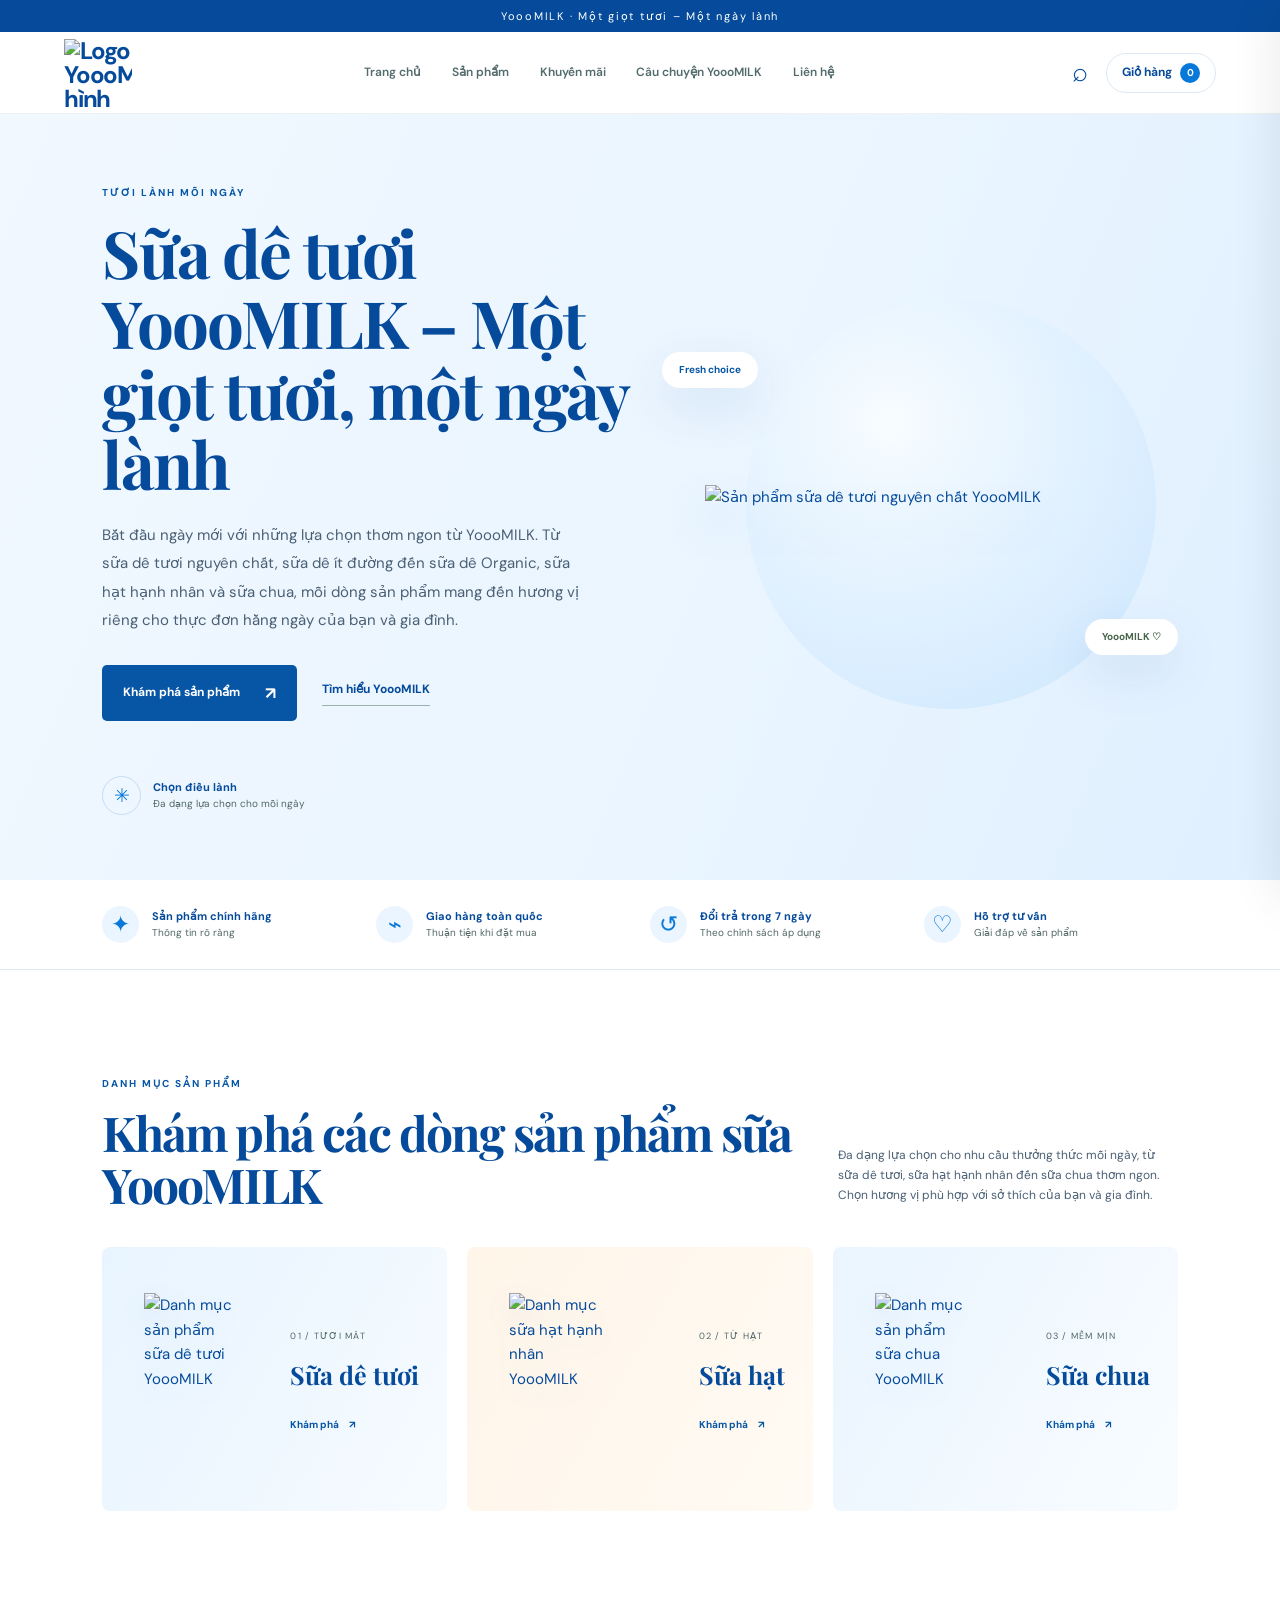
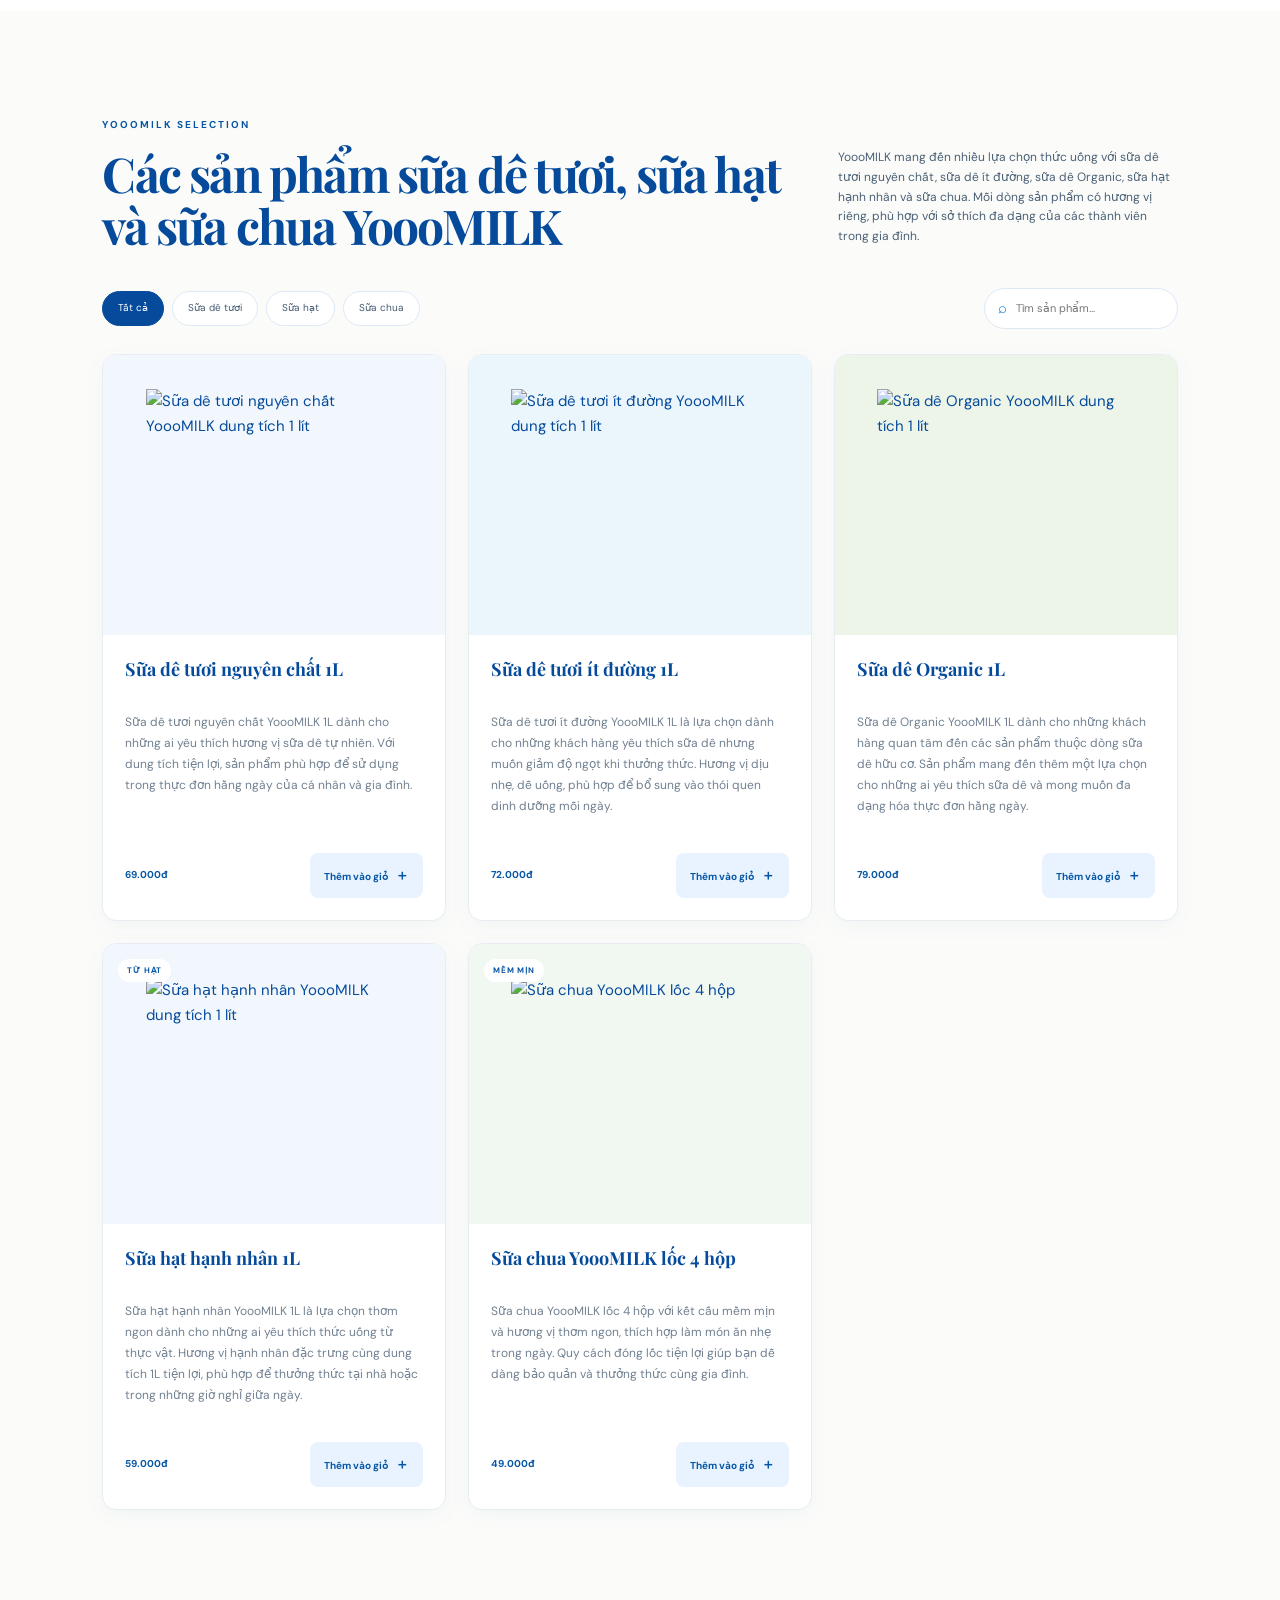
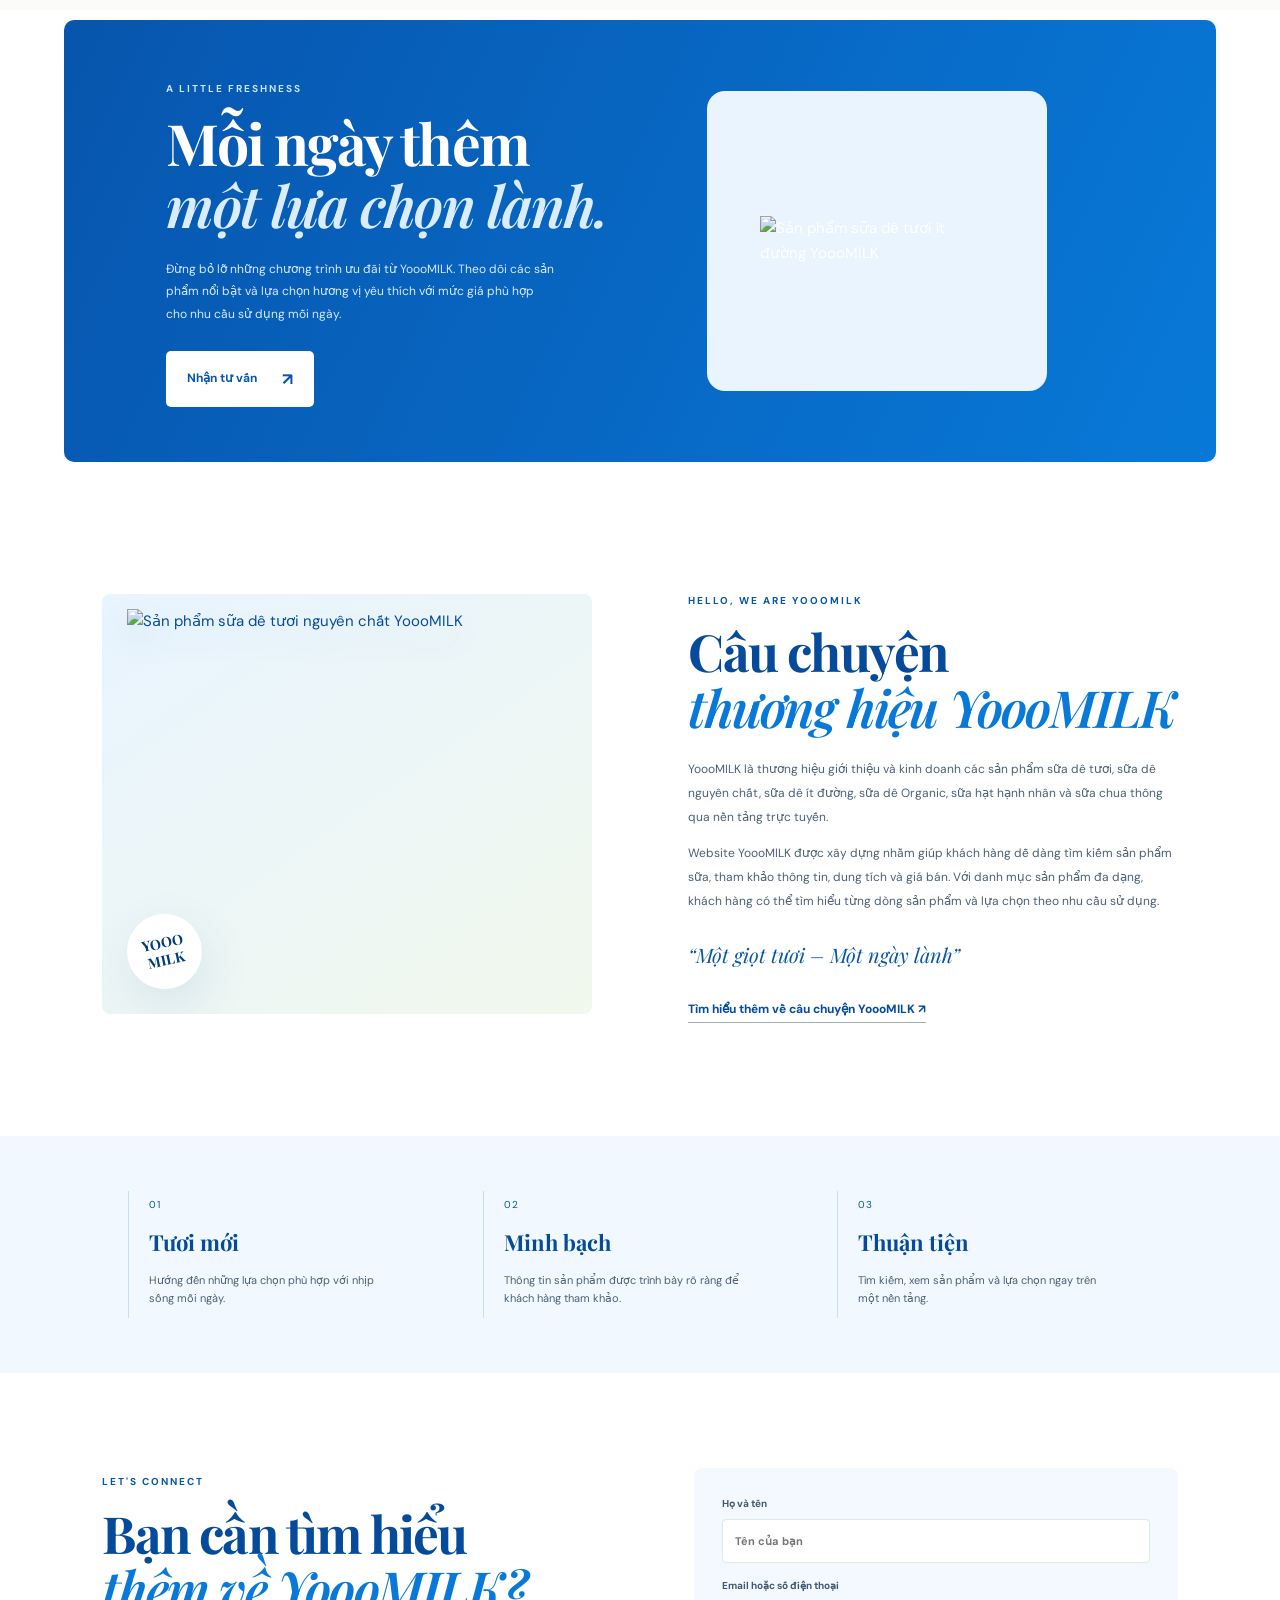
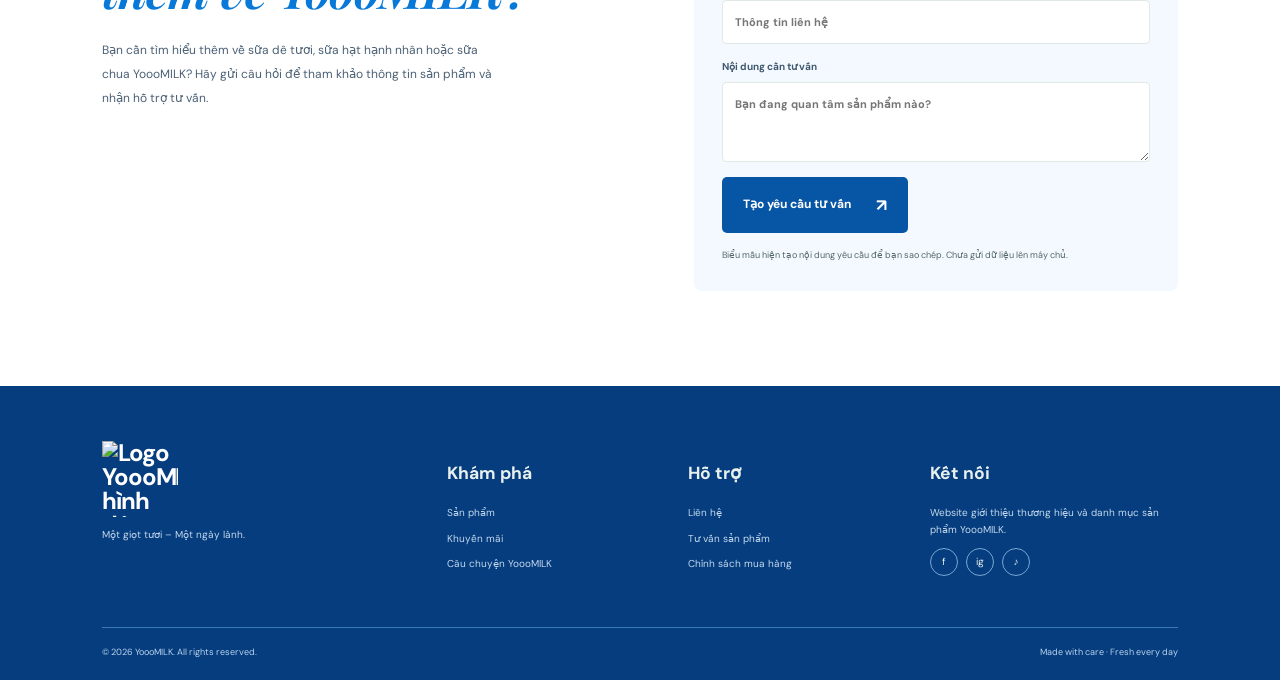
==== index.html @ 6a7d1e48 "Add files via upload" ====
<!DOCTYPE html>
<html lang="vi">
<head>
  <meta charset="UTF-8">
  <meta name="viewport" content="width=device-width, initial-scale=1.0">
  <title>Sữa Dê Tươi YoooMILK – Một Giọt Tươi, Một Ngày Lành</title>
  <meta name="description" content="Khám phá sữa dê tươi, sữa dê Organic, sữa hạt hạnh nhân và sữa chua YoooMILK. Tìm hiểu sản phẩm, giá bán và lựa chọn phù hợp.">
  <meta name="robots" content="index, follow">
  <link rel="canonical" href="https://duongthinhuquynhbc-cyber.github.io/yooomilk-website/">
  <link rel="icon" href="assets/logo-yooomilk.webp" type="image/png">
  <meta property="og:type" content="website">
  <meta property="og:title" content="Sữa Dê Tươi YoooMILK – Một Giọt Tươi, Một Ngày Lành">
  <meta property="og:description" content="Khám phá các dòng sữa dê tươi, sữa hạt hạnh nhân và sữa chua YoooMILK.">
  <meta property="og:url" content="https://duongthinhuquynhbc-cyber.github.io/yooomilk-website/">
  <meta property="og:site_name" content="YoooMILK">
  <meta property="og:locale" content="vi_VN">
  <meta property="og:image" content="https://duongthinhuquynhbc-cyber.github.io/yooomilk-website/assets/sua-de-nguyen-chat.webp">
  <meta property="og:image:alt" content="Sản phẩm sữa dê tươi nguyên chất YoooMILK">
  <meta name="twitter:card" content="summary_large_image">
  <meta name="twitter:title" content="Sữa Dê Tươi YoooMILK – Một Giọt Tươi, Một Ngày Lành">
  <meta name="twitter:description" content="Khám phá sữa dê tươi, sữa hạt hạnh nhân và sữa chua YoooMILK.">
  <meta name="twitter:image" content="https://duongthinhuquynhbc-cyber.github.io/yooomilk-website/assets/sua-de-nguyen-chat.webp">
  <script type="application/ld+json">
  {
    "@context": "https://schema.org",
    "@type": "WebSite",
    "name": "YoooMILK",
    "url": "https://duongthinhuquynhbc-cyber.github.io/yooomilk-website/",
    "inLanguage": "vi-VN",
    "description": "Website giới thiệu các dòng sữa dê tươi, sữa hạt hạnh nhân và sữa chua YoooMILK."
  }
  </script>
  <script type="application/ld+json">
  {
    "@context": "https://schema.org",
    "@type": "Organization",
    "@id": "https://duongthinhuquynhbc-cyber.github.io/yooomilk-website/#organization",
    "name": "YoooMILK",
    "url": "https://duongthinhuquynhbc-cyber.github.io/yooomilk-website/",
    "logo": "https://duongthinhuquynhbc-cyber.github.io/yooomilk-website/assets/logo-yooomilk.webp"
  }
  </script>
  <meta name="theme-color" content="#0879d8">
  <link rel="preconnect" href="https://fonts.googleapis.com">
  <link rel="preconnect" href="https://fonts.gstatic.com" crossorigin>
  <link href="https://fonts.googleapis.com/css2?family=DM+Sans:wght@400;500;600;700&family=Playfair+Display:wght@500;600;700&display=swap" rel="stylesheet">
  <link rel="stylesheet" href="css/style.css">
</head>
<body>

  <div class="announcement">YoooMILK · Một giọt tươi – Một ngày lành</div>

  <!-- HEADER -->
  <header class="site-header">
    <a class="brand" href="#home" aria-label="YoooMILK - Trang chủ">
      <img
        src="assets/logo-yooomilk.webp"
        alt="Logo YoooMILK: hình dê màu trắng trên nền sữa xanh dương và chữ YoooMILK"
        width="68"
        height="68"
        style="width:68px;height:68px;object-fit:contain">
    </a>

    <button class="menu-toggle" id="menuToggle" aria-label="Mở menu" aria-expanded="false">☰</button>

    <nav class="main-nav" id="mainNav">
      <a href="#home">Trang chủ</a>
      <a href="#products">Sản phẩm</a>
        
      <a href="#promotion">Khuyến mãi</a>
      <a href="story.html">Câu chuyện YoooMILK</a>
      <a href="#contact">Liên hệ</a>
    </nav>

    <div class="header-actions">
      <button class="icon-btn" id="searchToggle" aria-label="Tìm kiếm">⌕</button>
      <button class="cart-trigger" id="cartOpen" aria-label="Mở giỏ hàng">Giỏ hàng <span id="cartCount">0</span></button>
    </div>
  </header>

  <main>

    <!-- TRANG CHỦ -->
    <section class="hero" id="home">
      <div class="hero-copy">
        <span class="eyebrow">TƯƠI LÀNH MỖI NGÀY</span>

        <h1>Sữa dê tươi YoooMILK – Một giọt tươi, một ngày lành</h1>

        <p>
          Bắt đầu ngày mới với những lựa chọn thơm ngon từ YoooMILK. Từ sữa dê tươi
          nguyên chất, sữa dê ít đường đến sữa dê Organic, sữa hạt hạnh nhân và
          sữa chua, mỗi dòng sản phẩm mang đến hương vị riêng cho thực đơn hằng ngày
          của bạn và gia đình.
        </p>

        <div class="hero-buttons">
          <a class="btn btn-primary" href="#products">Khám phá sản phẩm <span>↗</span></a>
          <a class="text-link" href="story.html">Tìm hiểu YoooMILK</a>
        </div>

        <div class="hero-note">
          <span class="note-icon">✳</span>
          <span>
            <b>Chọn điều lành</b>
            <small>Đa dạng lựa chọn cho mỗi ngày</small>
          </span>
        </div>
      </div>

      <div class="hero-art">
        <div class="hero-blob"></div>
        <img
          src="assets/sua-de-nguyen-chat.webp"
          alt="Sản phẩm sữa dê tươi nguyên chất YoooMILK"
          fetchpriority="high">
        <span class="floating-tag tag-one">Fresh choice</span>
        <span class="floating-tag tag-two">YoooMILK ♡</span>
      </div>
    </section>

    <!-- CAM KẾT -->
    <section class="promise-strip" aria-label="Thông tin dịch vụ YoooMILK">
      <div><span>✦</span><p><b>Sản phẩm chính hãng</b><small>Thông tin rõ ràng</small></p></div>
      <div><span>⌁</span><p><b>Giao hàng toàn quốc</b><small>Thuận tiện khi đặt mua</small></p></div>
      <div><span>↺</span><p><b>Đổi trả trong 7 ngày</b><small>Theo chính sách áp dụng</small></p></div>
      <div><span>♡</span><p><b>Hỗ trợ tư vấn</b><small>Giải đáp về sản phẩm</small></p></div>
    </section>

    <!-- DANH MỤC -->
    <section class="section categories">
      <div class="section-heading">
        <div>
          <span class="eyebrow">DANH MỤC SẢN PHẨM</span>
          <h2>Khám phá các dòng sản phẩm sữa YoooMILK</h2>
        </div>
        <p>
          Đa dạng lựa chọn cho nhu cầu thưởng thức mỗi ngày, từ sữa dê tươi,
          sữa hạt hạnh nhân đến sữa chua thơm ngon. Chọn hương vị phù hợp
          với sở thích của bạn và gia đình.
        </p>
      </div>

      <div class="category-grid">
        <a class="category-card goat" href="#products" data-category-link="goat">
          <div class="category-art">
            <img src="assets/sua-de-nguyen-chat.webp" alt="Danh mục sản phẩm sữa dê tươi YoooMILK" loading="lazy" decoding="async">
          </div>
          <div>
            <span>01 / TƯƠI MÁT</span>
            <h3>Sữa dê tươi</h3>
            <b>Khám phá <i>↗</i></b>
          </div>
        </a>

        <a class="category-card nut" href="#products" data-category-link="nut">
          <div class="category-art">
            <img src="assets/sua-hat-hanh-nhan.webp" alt="Danh mục sữa hạt hạnh nhân YoooMILK" loading="lazy" decoding="async">
          </div>
          <div>
            <span>02 / TỪ HẠT</span>
            <h3>Sữa hạt</h3>
            <b>Khám phá <i>↗</i></b>
          </div>
        </a>

        <a class="category-card yogurt" href="#products" data-category-link="yogurt">
          <div class="category-art">
            <img src="assets/sua-chua-yooomilk.webp" alt="Danh mục sản phẩm sữa chua YoooMILK" loading="lazy" decoding="async">
          </div>
          <div>
            <span>03 / MỀM MỊN</span>
            <h3>Sữa chua</h3>
            <b>Khám phá <i>↗</i></b>
          </div>
        </a>
      </div>
    </section>
        <!-- SẢN PHẨM -->
    <section class="section products-section" id="products">
      <div class="section-heading">
        <div>
          <span class="eyebrow">YOOOMILK SELECTION</span>
          <h2>Các sản phẩm sữa dê tươi, sữa hạt và sữa chua YoooMILK</h2>
        </div>
        <p>
          YoooMILK mang đến nhiều lựa chọn thức uống với sữa dê tươi nguyên chất,
          sữa dê ít đường, sữa dê Organic, sữa hạt hạnh nhân và sữa chua.
          Mỗi dòng sản phẩm có hương vị riêng, phù hợp với sở thích đa dạng
          của các thành viên trong gia đình.
        </p>
      </div>

      <div class="product-toolbar">
        <div class="filters" role="group" aria-label="Lọc sản phẩm">
          <button class="filter-btn active" data-filter="all">Tất cả</button>
          <button class="filter-btn" data-filter="goat">Sữa dê tươi</button>
          <button class="filter-btn" data-filter="nut">Sữa hạt</button>
          <button class="filter-btn" data-filter="yogurt">Sữa chua</button>
        </div>

        <label class="search-box" id="searchBox">
          <span>⌕</span>
          <input id="productSearch" type="search" placeholder="Tìm sản phẩm..." aria-label="Tìm sản phẩm">
        </label>
      </div>

      <div class="product-grid" id="productGrid">

        <article class="product-card" data-product-id="goat-original" data-category="goat" data-name="sữa dê tươi nguyên chất">
          <div class="product-image">
            
            <a class="product-detail-link" href="product.html?id=goat-original" aria-label="Xem chi tiết Sữa dê tươi nguyên chất YoooMILK dung tích 1 lít"><img
              src="assets/sua-de-nguyen-chat.webp"
              alt="Sữa dê tươi nguyên chất YoooMILK dung tích 1 lít"
              loading="lazy"></a>
          </div>
          <div class="product-info">
            <div>
              <h3><a class="product-title-link" href="product.html?id=goat-original">Sữa dê tươi nguyên chất 1L</a></h3>
              <p>Sữa dê tươi nguyên chất YoooMILK 1L dành cho những ai yêu thích hương vị sữa dê tự nhiên. Với dung tích tiện lợi, sản phẩm phù hợp để sử dụng trong thực đơn hằng ngày của cá nhân và gia đình.</p>
            </div>
            <div class="product-bottom">
              <b>69.000đ</b>
              <button class="add-btn" data-add="goat-original">Thêm vào giỏ <span>＋</span></button>
            </div>
          </div>
        </article>

        <article class="product-card" data-product-id="goat-low" data-category="goat" data-name="sữa dê tươi ít đường">
          <div class="product-image">
            
            <a class="product-detail-link" href="product.html?id=goat-low" aria-label="Xem chi tiết Sữa dê tươi ít đường YoooMILK dung tích 1 lít"><img
              src="assets/sua-de-it-duong.webp"
              alt="Sữa dê tươi ít đường YoooMILK dung tích 1 lít"
              loading="lazy"></a>
          </div>
          <div class="product-info">
            <div>
              <h3><a class="product-title-link" href="product.html?id=goat-low">Sữa dê tươi ít đường 1L</a></h3>
              <p>Sữa dê tươi ít đường YoooMILK 1L là lựa chọn dành cho những khách hàng yêu thích sữa dê nhưng muốn giảm độ ngọt khi thưởng thức. Hương vị dịu nhẹ, dễ uống, phù hợp để bổ sung vào thói quen dinh dưỡng mỗi ngày.</p>
            </div>
            <div class="product-bottom">
              <b>72.000đ</b>
              <button class="add-btn" data-add="goat-low">Thêm vào giỏ <span>＋</span></button>
            </div>
          </div>
        </article>

        <article class="product-card" data-product-id="goat-organic" data-category="goat" data-name="sữa dê organic">
          <div class="product-image">
            
            <a class="product-detail-link" href="product.html?id=goat-organic" aria-label="Xem chi tiết Sữa dê Organic YoooMILK dung tích 1 lít"><img
              src="assets/sua-de-organic.webp"
              alt="Sữa dê Organic YoooMILK dung tích 1 lít"
              loading="lazy"></a>
          </div>
          <div class="product-info">
            <div>
              <h3><a class="product-title-link" href="product.html?id=goat-organic">Sữa dê Organic 1L</a></h3>
              <p>Sữa dê Organic YoooMILK 1L dành cho những khách hàng quan tâm đến các sản phẩm thuộc dòng sữa dê hữu cơ. Sản phẩm mang đến thêm một lựa chọn cho những ai yêu thích sữa dê và mong muốn đa dạng hóa thực đơn hằng ngày.</p>
            </div>
            <div class="product-bottom">
              <b>79.000đ</b>
              <button class="add-btn" data-add="goat-organic">Thêm vào giỏ <span>＋</span></button>
            </div>
          </div>
        </article>

        <article class="product-card" data-product-id="almond" data-category="nut" data-name="sữa hạt hạnh nhân">
          <div class="product-image">
            <span class="product-label">TỪ HẠT</span>
            <a class="product-detail-link" href="product.html?id=almond" aria-label="Xem chi tiết Sữa hạt hạnh nhân YoooMILK dung tích 1 lít"><img
              src="assets/sua-hat-hanh-nhan.webp"
              alt="Sữa hạt hạnh nhân YoooMILK dung tích 1 lít"
              loading="lazy"></a>
          </div>
          <div class="product-info">
            <div>
              <h3><a class="product-title-link" href="product.html?id=almond">Sữa hạt hạnh nhân 1L</a></h3>
              <p>Sữa hạt hạnh nhân YoooMILK 1L là lựa chọn thơm ngon dành cho những ai yêu thích thức uống từ thực vật. Hương vị hạnh nhân đặc trưng cùng dung tích 1L tiện lợi, phù hợp để thưởng thức tại nhà hoặc trong những giờ nghỉ giữa ngày.</p>
            </div>
            <div class="product-bottom">
              <b>59.000đ</b>
              <button class="add-btn" data-add="almond">Thêm vào giỏ <span>＋</span></button>
            </div>
          </div>
        </article>

        <article class="product-card" data-product-id="yogurt" data-category="yogurt" data-name="sữa chua yooomilk">
          <div class="product-image">
            <span class="product-label">MỀM MỊN</span>
            <a class="product-detail-link" href="product.html?id=yogurt" aria-label="Xem chi tiết Sữa chua YoooMILK lốc 4 hộp"><img
              src="assets/sua-chua-yooomilk.webp"
              alt="Sữa chua YoooMILK lốc 4 hộp"
              loading="lazy"></a>
          </div>
          <div class="product-info">
            <div>
              <h3><a class="product-title-link" href="product.html?id=yogurt">Sữa chua YoooMILK lốc 4 hộp</a></h3>
              <p>Sữa chua YoooMILK lốc 4 hộp với kết cấu mềm mịn và hương vị thơm ngon, thích hợp làm món ăn nhẹ trong ngày. Quy cách đóng lốc tiện lợi giúp bạn dễ dàng bảo quản và thưởng thức cùng gia đình.</p>
            </div>
            <div class="product-bottom">
              <b>49.000đ</b>
              <button class="add-btn" data-add="yogurt">Thêm vào giỏ <span>＋</span></button>
            </div>
          </div>
        </article>

      </div>

      <p class="empty-state" id="emptyState" hidden>Không tìm thấy sản phẩm phù hợp. Bạn hãy thử từ khóa khác nhé.</p>
    </section>

    <!-- KHUYẾN MÃI -->
    <section class="promo" id="promotion">
      <div class="promo-content">
        <span class="eyebrow">A LITTLE FRESHNESS</span>
        <h2>Mỗi ngày thêm<br><em>một lựa chọn lành.</em></h2>
        <p>Đừng bỏ lỡ những chương trình ưu đãi từ YoooMILK. Theo dõi các sản phẩm nổi bật và lựa chọn hương vị yêu thích với mức giá phù hợp cho nhu cầu sử dụng mỗi ngày.</p>
        <a class="btn btn-light" href="#contact">Nhận tư vấn <span>↗</span></a>
      </div>

      <div class="promo-decoration">
        <img
          src="assets/promo-goat-low.webp"
          alt="Sản phẩm sữa dê tươi ít đường YoooMILK"
          loading="lazy">
      </div>
    </section>
        <!-- CÂU CHUYỆN THƯƠNG HIỆU -->
    <section class="section story-section" id="story">
      <div class="story-image">
        <img
          src="assets/sua-de-nguyen-chat.webp"
          alt="Sản phẩm sữa dê tươi nguyên chất YoooMILK"
          loading="lazy">
        <span class="story-stamp">YOOO<br>MILK</span>
      </div>

      <div class="story-copy">
        <span class="eyebrow">HELLO, WE ARE YOOOMILK</span>
        <h2>Câu chuyện<br><em>thương hiệu YoooMILK</em></h2>
        <p>YoooMILK là thương hiệu giới thiệu và kinh doanh các sản phẩm sữa dê tươi, sữa dê nguyên chất, sữa dê ít đường, sữa dê Organic, sữa hạt hạnh nhân và sữa chua thông qua nền tảng trực tuyến.</p>
        <p>Website YoooMILK được xây dựng nhằm giúp khách hàng dễ dàng tìm kiếm sản phẩm sữa, tham khảo thông tin, dung tích và giá bán. Với danh mục sản phẩm đa dạng, khách hàng có thể tìm hiểu từng dòng sản phẩm và lựa chọn theo nhu cầu sử dụng.</p>
        <blockquote>“Một giọt tươi – Một ngày lành”</blockquote>
        <a class="text-link" href="story.html">Tìm hiểu thêm về câu chuyện YoooMILK <span>↗</span></a>
      </div>
    </section>

    <!-- GIÁ TRỊ -->
    <section class="values">
      <div>
        <span>01</span>
        <h3>Tươi mới</h3>
        <p>Hướng đến những lựa chọn phù hợp với nhịp sống mỗi ngày.</p>
      </div>
      <div>
        <span>02</span>
        <h3>Minh bạch</h3>
        <p>Thông tin sản phẩm được trình bày rõ ràng để khách hàng tham khảo.</p>
      </div>
      <div>
        <span>03</span>
        <h3>Thuận tiện</h3>
        <p>Tìm kiếm, xem sản phẩm và lựa chọn ngay trên một nền tảng.</p>
      </div>
    </section>

    <!-- LIÊN HỆ -->
    <section class="contact-section" id="contact">
      <div>
        <span class="eyebrow">LET'S CONNECT</span>
        <h2>Bạn cần tìm hiểu<br><em>thêm về YoooMILK?</em></h2>
        <p>Bạn cần tìm hiểu thêm về sữa dê tươi, sữa hạt hạnh nhân hoặc sữa chua YoooMILK? Hãy gửi câu hỏi để tham khảo thông tin sản phẩm và nhận hỗ trợ tư vấn.</p>
      </div>

      <form id="contactForm" class="contact-form">
        <label>Họ và tên
          <input name="name" required placeholder="Tên của bạn">
        </label>

        <label>Email hoặc số điện thoại
          <input name="contact" required placeholder="Thông tin liên hệ">
        </label>

        <label>Nội dung cần tư vấn
          <textarea name="message" rows="3" placeholder="Bạn đang quan tâm sản phẩm nào?"></textarea>
        </label>

        <button class="btn btn-primary" type="submit">Tạo yêu cầu tư vấn <span>↗</span></button>
        <small>Biểu mẫu hiện tạo nội dung yêu cầu để bạn sao chép. Chưa gửi dữ liệu lên máy chủ.</small>
      </form>
    </section>

  </main>

  <!-- FOOTER -->
  <footer class="footer" id="footer">
    <div class="footer-main">

      <div class="footer-brand">
        <a class="brand brand-footer" href="#home">
          <img
            src="assets/logo-yooomilk.webp"
            alt="Logo YoooMILK: hình dê màu trắng trên nền sữa xanh dương và chữ YoooMILK"
            width="76"
            height="76"
            style="width:76px;height:76px;object-fit:contain">
        </a>
        <p>Một giọt tươi – Một ngày lành.</p>
      </div>

      <div>
        <h3>Khám phá</h3>
        <a href="#products">Sản phẩm</a>
        
        <a href="#promotion">Khuyến mãi</a>
        <a href="story.html">Câu chuyện YoooMILK</a>
      </div>

      <div>
        <h3>Hỗ trợ</h3>
        <a href="#contact">Liên hệ</a>
        <a href="#contact">Tư vấn sản phẩm</a>
        <a href="#footer">Chính sách mua hàng</a>
      </div>

      <div>
        <h3>Kết nối</h3>
        <p>Website giới thiệu thương hiệu và danh mục sản phẩm YoooMILK.</p>
        <div class="socials">
          <a href="#contact" aria-label="Facebook">f</a>
          <a href="#contact" aria-label="Instagram">ig</a>
          <a href="#contact" aria-label="TikTok">♪</a>
        </div>
      </div>

    </div>

    <div class="footer-bottom">
      <span>© <span id="year"></span> YoooMILK. All rights reserved.</span>
      <span>Made with care · Fresh every day</span>
    </div>
  </footer>

  <!-- GIỎ HÀNG -->
  <div class="overlay" id="overlay"></div>

  <aside class="cart-drawer" id="cartDrawer" aria-label="Giỏ hàng" aria-hidden="true" inert>
    <div class="drawer-head">
      <div>
        <span class="eyebrow">YOUR SELECTION</span>
        <h2>Giỏ hàng <span id="drawerCount">(0)</span></h2>
      </div>
      <button class="close-btn" id="cartClose" aria-label="Đóng giỏ hàng">×</button>
    </div>

    <div class="cart-items" id="cartItems">
      <div class="cart-empty">
        Giỏ hàng đang trống.<br>
        <a href="#products" id="continueShopping">Khám phá sản phẩm ↗</a>
      </div>
    </div>

    <div class="drawer-bottom">
      <div class="shipping-note">Thông tin giá và phí giao hàng sẽ được xác nhận khi tư vấn.</div>
      <button class="btn btn-primary checkout-btn" id="checkoutBtn">Tạo nội dung đặt hàng <span>↗</span></button>
      <small>Giỏ hàng được lưu trên trình duyệt của thiết bị này.</small>
    </div>
  </aside>

  <div class="toast" id="toast" role="status" aria-live="polite"></div>

  <!-- THANH TOÁN MÔ PHỎNG -->
  <div class="payment-modal" id="paymentModal" aria-hidden="true">
    <div class="payment-box">
      <button type="button" class="payment-close" id="paymentClose">×</button>
      <span class="eyebrow">YOOOMILK CHECKOUT</span>
      <h2>Hoàn tất đơn hàng</h2>
      <p class="payment-intro">Vui lòng cung cấp thông tin nhận hàng.</p>

      <form id="paymentForm">
        <label>Họ và tên
          <input name="customerName" required placeholder="Nhập họ và tên">
        </label>

        <label>Số điện thoại
          <input name="phone" type="tel" required pattern="[0-9]{10,11}" placeholder="Nhập số điện thoại">
        </label>

        <label>Địa chỉ nhận hàng
          <textarea name="address" required rows="2" placeholder="Số nhà, đường, phường/xã, tỉnh/thành phố"></textarea>
        </label>

        <h3>Phương thức thanh toán</h3>

        <label class="payment-option">
          <input type="radio" name="paymentMethod" value="Thanh toán khi nhận hàng (COD)" checked>
          <span>Thanh toán khi nhận hàng (COD)</span>
        </label>

        <label class="payment-option">
          <input type="radio" name="paymentMethod" value="Chuyển khoản QR (mô phỏng)">
          <span>Chuyển khoản ngân hàng qua QR (mô phỏng)</span>
        </label>

        <label class="payment-option">
          <input type="radio" name="paymentMethod" value="Ví điện tử (mô phỏng)">
          <span>Ví điện tử (mô phỏng)</span>
        </label>

        <div class="payment-demo-note">
          Đây là website mô phỏng. Các phương thức thanh toán điện tử chưa thực hiện giao dịch thật.
        </div>

        <div id="paymentTotal" class="payment-total"></div>

        <button type="submit" class="btn btn-primary payment-submit">Xác nhận đặt hàng</button>
      </form>
    </div>
  </div>

  <!-- JAVASCRIPT -->
  <script src="js/main.js"></script>

</body>
</html>
---- css/style.css ----
/* YoooMILK — giao diện responsive */
:root{--ink:#064b9b;--blue:#0879d8;--blue-dark:#0755ad;--sky:#eaf5ff;--cream:#fffdf8;--leaf:#43a83e;--muted:#647b91;--line:#dce9f5;--white:#fff;--shadow:0 18px 50px rgba(5,72,145,.10)}
*{box-sizing:border-box}html{scroll-behavior:smooth;scroll-padding-top:95px}body{margin:0;background:#fff;color:var(--ink);font-family:"DM Sans",Arial,sans-serif;font-size:15px;line-height:1.65}a{color:inherit;text-decoration:none}button,input,textarea{font:inherit}button{cursor:pointer}.announcement{text-align:center;background:var(--ink);color:#fff;padding:7px 16px;font-size:11px;letter-spacing:.16em}.site-header{height:82px;padding:0 max(5vw,24px);display:flex;align-items:center;justify-content:space-between;gap:24px;background:#fff;position:sticky;top:0;z-index:20;border-bottom:1px solid rgba(24,60,67,.07)}.brand{display:flex;align-items:center;gap:10px;font-weight:700;font-size:24px;line-height:1;color:var(--ink);letter-spacing:-1.2px}.brand img{object-fit:contain}.brand-light{color:var(--blue);font-weight:500}.brand small{display:block;font-size:8px;letter-spacing:2.3px;font-weight:600;color:#819392;margin-top:6px}.main-nav{display:flex;gap:clamp(15px,2.4vw,34px);align-items:center}.main-nav a{font-size:12px;font-weight:600;color:#536b6d;transition:.2s}.main-nav a:hover,.text-link:hover{color:var(--blue)}.header-actions{display:flex;align-items:center;gap:12px}.icon-btn{border:0;background:transparent;font-size:27px;color:var(--ink)}.cart-trigger{border:1px solid var(--line);background:white;border-radius:30px;padding:9px 15px;font-size:12px;font-weight:700;color:var(--ink)}.cart-trigger span{display:inline-grid;place-items:center;margin-left:5px;background:var(--blue);color:white;border-radius:50%;width:20px;height:20px;font-size:10px}.menu-toggle{display:none;border:0;background:transparent;font-size:24px;color:var(--ink)}.hero{min-height:590px;background:linear-gradient(112deg,#f1f8ff 0%,#eaf5ff 57%,#e0f0ff 100%);display:grid;grid-template-columns:1fr 1fr;align-items:center;padding:65px max(8vw,30px);overflow:hidden}.hero-copy{max-width:570px;position:relative;z-index:2}.eyebrow{font-size:10px;font-weight:700;letter-spacing:.2em;color:var(--blue);display:inline-block;margin-bottom:15px}.hero h1,.section h2,.promo h2,.story-copy h2,.contact-section h2{font-family:"Playfair Display",Georgia,serif;font-size:clamp(42px,5.1vw,68px);line-height:1.08;letter-spacing:-1.8px;margin:0 0 22px;color:var(--ink)}h1 em,h2 em{font-weight:600;color:var(--blue);font-style:italic}.hero-copy>p{max-width:480px;color:#607779;font-size:15px;line-height:1.9}.hero-buttons{display:flex;align-items:center;gap:25px;margin-top:30px}.btn{display:inline-flex;align-items:center;justify-content:center;gap:25px;border:0;border-radius:5px;padding:14px 21px;font-size:12px;font-weight:700;transition:.2s}.btn-primary{background:var(--blue);color:white}.btn-primary:hover{background:var(--blue-dark);transform:translateY(-2px)}.btn span{font-size:17px}.text-link{font-size:12px;font-weight:700;color:var(--ink);border-bottom:1px solid #9ab1ad;padding-bottom:5px}.hero-note{display:flex;align-items:center;gap:12px;margin-top:55px}.note-icon{width:39px;height:39px;border:1px solid #c5ddf4;border-radius:50%;display:grid;place-items:center;color:var(--blue);font-size:19px}.hero-note b,.hero-note small{display:block}.hero-note b{font-size:11px}.hero-note small{font-size:10px;color:#7c9290}.hero-art{position:relative;min-height:440px;display:grid;place-items:center}.hero-art>img{width:min(100%,560px);position:relative;z-index:1;filter:drop-shadow(0 25px 25px rgba(52,94,86,.12))}.hero-blob{position:absolute;width:410px;height:410px;border-radius:50%;background:#dceeff;right:4%;top:5%}.floating-tag{position:absolute;z-index:2;background:#fff;border-radius:40px;padding:10px 17px;font-size:10px;font-weight:700;box-shadow:var(--shadow)}.tag-one{top:17%;left:4%;color:var(--blue)}.tag-two{right:0;bottom:14%;color:#809b80}.promise-strip{display:grid;grid-template-columns:repeat(4,1fr);padding:26px 8%;gap:20px;border-bottom:1px solid var(--line)}.promise-strip>div{display:flex;align-items:center;gap:13px}.promise-strip>div>span{font-size:23px;color:var(--blue);width:37px;height:37px;border-radius:50%;background:var(--sky);display:grid;place-items:center}.promise-strip p{margin:0}.promise-strip b,.promise-strip small{display:block}.promise-strip b{font-size:11px}.promise-strip small{font-size:10px;color:#819291}.section{padding:100px max(8vw,30px)}.section-heading{display:flex;justify-content:space-between;align-items:end;gap:30px;margin-bottom:36px}.section-heading h2{font-size:clamp(34px,4vw,48px);margin:0}.section-heading>p{max-width:340px;color:var(--muted);font-size:12px;margin:0 0 5px}.category-grid{display:grid;grid-template-columns:repeat(3,1fr);gap:20px}.category-card{min-height:260px;padding:27px 28px;border-radius:8px;display:flex;align-items:center;justify-content:space-between;overflow:hidden;position:relative;transition:.25s}.category-card:hover{transform:translateY(-5px);box-shadow:var(--shadow)}.category-card.goat{background:#eaf5ff}.category-card.nut{background:#fff5e9}.category-card.yogurt{background:#eef7ff}.category-card>div:last-child{position:relative;z-index:2}.category-card span{font-size:9px;letter-spacing:.14em;color:#829590}.category-card h3{font-family:"Playfair Display",serif;font-size:25px;margin:7px 0 16px}.category-card b{font-size:10px;color:var(--blue)}.category-card i{font-style:normal;margin-left:8px}.category-art{width:48%;height:190px;display:grid;place-items:center}.category-art img{width:100%;height:100%;object-fit:contain}.products-section{background:#fbfcfa}.product-toolbar{display:flex;justify-content:space-between;align-items:center;gap:20px;margin-bottom:25px}.filters{display:flex;gap:8px;flex-wrap:wrap}.filter-btn{border:1px solid var(--line);background:white;border-radius:30px;padding:8px 15px;font-size:10px;color:#657b7b}.filter-btn.active,.filter-btn:hover{background:var(--ink);color:white;border-color:var(--ink)}.search-box{border:1px solid var(--line);background:white;border-radius:30px;padding:7px 13px;display:flex;align-items:center;gap:7px;color:var(--blue)}.search-box input{border:0;outline:0;width:150px;font-size:11px;color:var(--ink)}.product-grid{display:grid;grid-template-columns:repeat(3,1fr);gap:22px}.product-card{background:white;border:1px solid #edf0eb;border-radius:7px;overflow:hidden;transition:.25s}.product-card:hover{transform:translateY(-4px);box-shadow:var(--shadow)}.product-image{height:245px;background:#edf7ff;position:relative;display:grid;place-items:center;overflow:hidden}.product-card:nth-child(2) .product-image{background:#f1f8eb}.product-card:nth-child(3) .product-image{background:#eaf5ff}.product-card:nth-child(4) .product-image{background:#fff5e9}.product-card:nth-child(5) .product-image{background:#eef7ff}.product-image img{height:90%;width:90%;object-fit:contain;transition:.3s}.product-card:hover .product-image img{transform:scale(1.04)}.product-label{position:absolute;top:15px;left:15px;z-index:1;background:#fff;border-radius:20px;padding:5px 9px;font-size:8px;letter-spacing:.1em;color:var(--blue);font-weight:700}.product-info{padding:19px}.product-info h3{font-family:"Playfair Display",serif;font-size:18px;margin:0 0 7px}.product-info p{font-size:11px;color:#80908f;min-height:38px;margin:0 0 18px}.product-bottom{display:flex;justify-content:space-between;align-items:center;gap:10px}.product-bottom>b{font-size:10px;color:var(--blue-dark)}.add-btn{border:0;background:#e8f3ff;color:var(--blue-dark);padding:9px 11px;border-radius:4px;font-size:10px;font-weight:700}.add-btn:hover{background:var(--blue);color:white}.add-btn span{font-size:14px;margin-left:5px}.empty-state{text-align:center;color:var(--muted);padding:30px}.promo{margin:10px max(5vw,20px);border-radius:10px;background:#0755ad;color:white;min-height:350px;padding:55px 8%;display:grid;grid-template-columns:1fr 1fr;align-items:center;overflow:hidden;position:relative}.promo .eyebrow{color:#c7e6ff}.promo h2{color:white;font-size:clamp(38px,4.5vw,57px)}.promo h2 em{color:#d9edff}.promo-content>p{max-width:390px;color:#d8eaff;font-size:12px;line-height:1.9;margin-bottom:25px}.btn-light{background:#fff;color:var(--blue-dark)}.btn-light:hover{background:#eaf4f0}.promo-decoration{display:grid;place-items:center}.promo-decoration img{width:min(90%,410px);filter:drop-shadow(0 20px 20px rgba(0,0,0,.14))}.story-section{display:grid;grid-template-columns:1fr 1fr;align-items:center;gap:9%;padding-top:115px;padding-bottom:115px}.story-image{background:#e8f3ff;border-radius:8px;position:relative;min-height:420px;display:grid;place-items:center;overflow:hidden}.story-image img{width:95%;height:390px;object-fit:contain}.story-stamp{position:absolute;bottom:25px;left:25px;background:#fff;border-radius:50%;width:75px;height:75px;display:grid;place-content:center;text-align:center;font-family:"Playfair Display",serif;font-size:14px;line-height:1.1;color:var(--blue);transform:rotate(-12deg);box-shadow:var(--shadow)}.story-copy h2{font-size:clamp(40px,4vw,54px)}.story-copy p{font-size:12px;color:var(--muted);line-height:2}.story-copy blockquote{margin:25px 0;color:var(--blue);font-family:"Playfair Display",serif;font-size:20px;font-style:italic}.values{display:grid;grid-template-columns:repeat(3,1fr);gap:40px;padding:55px 10%;background:#eef7ed}.values>div{border-left:1px solid #c7dff5;padding-left:20px}.values span{font-size:10px;color:var(--blue);letter-spacing:.1em}.values h3{font-family:"Playfair Display",serif;font-size:22px;margin:8px 0}.values p{font-size:11px;color:var(--muted);max-width:240px}.contact-section{padding:95px max(8vw,30px);display:grid;grid-template-columns:1fr 1fr;gap:10%;align-items:start}.contact-section h2{font-size:clamp(37px,4vw,52px)}.contact-section>div>p{max-width:400px;color:var(--muted);font-size:12px;line-height:2}.contact-form{background:#f3f9ff;padding:28px;border-radius:8px;display:grid;gap:15px}.contact-form label{font-size:10px;font-weight:700;color:#526c6c}.contact-form input,.contact-form textarea{display:block;width:100%;margin-top:6px;border:1px solid #e0e9e3;background:white;border-radius:4px;padding:12px;font-size:11px;outline-color:var(--blue);resize:vertical}.contact-form .btn{justify-self:start}.contact-form small{font-size:9px;color:#829391}.footer{background:#064b9b;color:#e7f0ed;padding:55px max(8vw,30px) 20px}.footer-main{display:grid;grid-template-columns:1.5fr 1fr 1fr 1.2fr;gap:35px;padding-bottom:45px}.brand-footer{color:white}.brand-footer .brand-light{color:#a9d99d}.brand-footer small{color:#b5c7c3}.footer-main h4{font-size:11px;margin:7px 0 18px;color:#fff}.footer-main>div>a:not(.brand){display:block;font-size:10px;color:#c4d9ed;margin:9px 0}.footer-main p{font-size:10px;color:#c4d9ed;max-width:240px}.socials{display:flex;gap:8px}.socials a{width:28px;height:28px;border:1px solid #78a8d5;border-radius:50%;display:grid;place-items:center;font-size:10px}.footer-bottom{border-top:1px solid #3979b8;padding-top:17px;display:flex;justify-content:space-between;color:#b7d3ee;font-size:9px}.overlay{position:fixed;inset:0;background:rgba(9,30,32,.4);z-index:39;opacity:0;visibility:hidden;transition:.25s}.overlay.show{opacity:1;visibility:visible}.cart-drawer{position:fixed;right:0;top:0;height:100dvh;width:min(440px,100%);background:white;z-index:40;transform:translateX(102%);transition:.3s;display:flex;flex-direction:column;padding:27px;box-shadow:-15px 0 45px rgba(0,0,0,.08)}.cart-drawer.open{transform:translateX(0)}.drawer-head{display:flex;justify-content:space-between;align-items:center;border-bottom:1px solid var(--line);padding-bottom:18px}.drawer-head .eyebrow{margin:0}.drawer-head h2{font-family:"Playfair Display",serif;margin:3px 0 0;font-size:27px}.drawer-head h2 span{font:11px "DM Sans";color:var(--muted)}.close-btn{border:0;background:transparent;font-size:30px;color:var(--ink)}.cart-items{overflow:auto;flex:1;padding:15px 0}.cart-empty{text-align:center;color:var(--muted);padding:50px 10px;font-size:12px}.cart-empty a{display:inline-block;color:var(--blue);font-weight:700;margin-top:12px}.cart-row{display:grid;grid-template-columns:62px 1fr auto;gap:12px;padding:13px 0;border-bottom:1px solid var(--line);align-items:center}.cart-thumb{height:62px;background:#eaf5ff;border-radius:5px;display:grid;place-items:center}.cart-thumb img{width:90%;height:90%;object-fit:contain}.cart-row h4{font-size:11px;margin:0 0 5px}.cart-row small{font-size:9px;color:var(--muted)}.qty{display:flex;align-items:center;gap:9px;margin-top:8px}.qty button{border:1px solid var(--line);background:white;border-radius:3px;width:22px;height:22px}.remove-btn{border:0;background:none;color:#9b7770;font-size:10px}.drawer-bottom{border-top:1px solid var(--line);padding-top:18px}.shipping-note{font-size:10px;color:var(--muted);margin-bottom:15px}.checkout-btn{width:100%}.drawer-bottom>small{display:block;text-align:center;color:#8b9a98;font-size:9px;margin-top:10px}.toast{position:fixed;bottom:25px;left:50%;transform:translate(-50%,20px);background:var(--ink);color:white;padding:11px 18px;border-radius:5px;font-size:11px;z-index:60;opacity:0;pointer-events:none;transition:.25s;max-width:90%;text-align:center}.toast.show{opacity:1;transform:translate(-50%,0)}[hidden]{display:none!important}
@media(max-width:1000px){.main-nav{gap:13px}.main-nav a{font-size:10px}.hero{padding-left:6%;padding-right:6%}.section{padding-left:6%;padding-right:6%}.promise-strip{padding-left:6%;padding-right:6%}.product-grid{grid-template-columns:repeat(2,1fr)}}
@media(max-width:760px){.site-header{height:70px;padding:0 20px;gap:10px}.brand{font-size:21px}.brand img{width:41px;height:41px}.menu-toggle{display:block;margin-left:auto}.main-nav{display:none;position:absolute;top:70px;left:0;right:0;background:#fff;padding:15px 22px 22px;box-shadow:0 15px 20px rgba(0,0,0,.07);flex-direction:column;align-items:stretch;gap:0}.main-nav.open{display:flex}.main-nav a{padding:12px 0;border-bottom:1px solid var(--line);font-size:12px}.header-actions{gap:5px}.cart-trigger{padding:7px 10px;font-size:10px}.hero{grid-template-columns:1fr;padding:55px 7% 35px;min-height:0}.hero h1{font-size:49px}.hero-art{min-height:300px;margin-top:10px}.hero-art>img{max-width:430px}.hero-blob{width:280px;height:280px;right:10%;top:5%}.hero-note{margin-top:32px}.promise-strip{grid-template-columns:repeat(2,1fr);padding:22px 7%;gap:17px}.promise-strip b{font-size:10px}.section{padding:70px 7%}.section-heading{display:block}.section-heading>p{margin-top:14px}.category-grid{grid-template-columns:1fr;gap:13px}.category-card{min-height:190px}.category-art{height:155px}.product-toolbar{display:block}.search-box{margin-top:14px;width:100%}.search-box input{width:100%}.product-grid{grid-template-columns:1fr 1fr;gap:12px}.product-image{height:185px}.product-info{padding:13px}.product-info h3{font-size:15px}.product-info p{font-size:10px}.product-bottom{display:block}.product-bottom>b{display:block;margin-bottom:10px}.add-btn{width:100%}.promo{grid-template-columns:1fr;margin:0 15px;padding:42px 8%;}.promo-decoration img{max-width:280px}.story-section{grid-template-columns:1fr;gap:35px}.story-image{min-height:300px}.story-image img{height:290px}.values{grid-template-columns:1fr;gap:18px;padding:40px 9%}.contact-section{grid-template-columns:1fr;gap:30px;padding:70px 7%}.footer{padding:45px 7% 18px}.footer-main{grid-template-columns:1fr 1fr;gap:28px}.footer-brand{grid-column:1/-1}.footer-bottom{gap:10px;flex-direction:column}.floating-tag{font-size:9px}.tag-one{left:0}.tag-two{right:0}}
@media(max-width:390px){.brand{font-size:18px}.header-actions .icon-btn{display:none}.hero h1{font-size:43px}.product-grid{grid-template-columns:1fr}.product-image{height:230px}.hero-buttons{gap:14px;flex-wrap:wrap}.promise-strip{grid-template-columns:1fr 1fr}.footer-main{grid-template-columns:1fr 1fr}}

/* YoooMILK product photography and refreshed brand palette */
.hero-art>img{width:min(76%,430px);max-height:455px;object-fit:contain;filter:drop-shadow(0 22px 22px rgba(5,72,145,.16))}
.hero-blob{background:radial-gradient(circle at 35% 30%,#f7fcff 0%,#d9edff 68%,#c9e5fb 100%)}
.category-art img{object-fit:contain;padding:5px;filter:drop-shadow(0 9px 12px rgba(5,72,145,.08))}
.category-card.goat{background:linear-gradient(120deg,#e8f4ff,#f6fbff)}
.category-card.nut{background:linear-gradient(120deg,#fff5e9,#fffaf3)}
.category-card.yogurt{background:linear-gradient(120deg,#eaf5ff,#f8fcff)}
.product-image{background:linear-gradient(145deg,#edf7ff,#f8fcff)}
.product-card:nth-child(2) .product-image,.product-card:nth-child(3) .product-image{background:linear-gradient(145deg,#eff8ed,#fbfdf8)}
.product-card:nth-child(4) .product-image{background:linear-gradient(145deg,#fff7e9,#fffdf8)}
.product-card:nth-child(5) .product-image{background:linear-gradient(145deg,#edf7ff,#f9fcff)}
.product-image img{width:94%;height:94%;padding:7px;object-fit:contain;filter:drop-shadow(0 8px 10px rgba(4,73,145,.07))}
.promo{background:linear-gradient(115deg,#0755ad,#0879d8)}
.promo-decoration img{width:min(70%,330px);max-height:310px;object-fit:contain;filter:drop-shadow(0 20px 20px rgba(0,0,0,.14))}
.story-image{background:linear-gradient(145deg,#e8f4ff,#f1f8ed)}
.story-image img{height:390px;width:90%;object-fit:contain;filter:drop-shadow(0 14px 15px rgba(4,73,145,.12))}
.values{background:#f1f8ff}
.footer{background:#063d7e}
@media(max-width:760px){
  .hero-art>img{width:min(70%,310px);max-height:320px}
  .promo-decoration img{max-width:230px;max-height:230px}
  .story-image img{height:290px}
}
/* ===== YOOOMILK PAYMENT MODAL ===== */

.payment-modal {
  display: none;
  position: fixed;
  inset: 0;
  z-index: 1000;
  background: rgba(15, 35, 60, 0.55);
  padding: 20px;
  overflow-y: auto;
  align-items: center;
  justify-content: center;
}

.payment-modal.open {
  display: flex;
}

.payment-box {
  position: relative;
  width: 100%;
  max-width: 540px;
  background: #ffffff;
  border-radius: 20px;
  padding: 32px;
  margin: auto;
  box-shadow: 0 15px 50px rgba(0, 40, 90, 0.18);
}

.payment-box h2 {
  color: #0756a5;
  font-family: 'Playfair Display', serif;
  font-size: 30px;
  margin: 12px 0 8px;
}

.payment-intro {
  color: #71839a;
  margin-bottom: 22px;
}

.payment-close {
  position: absolute;
  top: 16px;
  right: 20px;
  border: none;
  background: transparent;
  color: #0756a5;
  font-size: 30px;
  cursor: pointer;
}

.payment-box form > label:not(.payment-option) {
  display: block;
  margin-bottom: 16px;
  color: #24415f;
  font-weight: 600;
}

.payment-box input:not([type="radio"]),
.payment-box textarea {
  display: block;
  width: 100%;
  box-sizing: border-box;
  margin-top: 8px;
  padding: 13px 14px;
  border: 1px solid #dce7f2;
  border-radius: 10px;
  font: inherit;
  color: #24415f;
  background: #f9fcff;
  outline: none;
}

.payment-box input:focus,
.payment-box textarea:focus {
  border-color: #0879d8;
}

.payment-box h3 {
  color: #0756a5;
  font-size: 17px;
  margin: 24px 0 12px;
}

.payment-option {
  display: flex;
  align-items: center;
  gap: 12px;
  padding: 14px;
  margin-bottom: 10px;
  border: 1px solid #dce7f2;
  border-radius: 12px;
  color: #24415f;
  cursor: pointer;
  background: #ffffff;
}

.payment-option:has(input:checked) {
  border-color: #0879d8;
  background: #f0f8ff;
}

.payment-option input {
  accent-color: #0879d8;
  width: 17px;
  height: 17px;
}

.payment-demo-note {
  padding: 12px;
  margin: 18px 0;
  border-radius: 10px;
  background: #f0f7ff;
  color: #52718e;
  font-size: 13px;
  line-height: 1.6;
}

.payment-total {
  padding: 16px 0;
  margin-top: 12px;
  border-top: 1px solid #e4edf5;
  color: #0756a5;
  font-size: 20px;
  font-weight: 700;
}

.payment-submit {
  width: 100%;
  justify-content: center;
  cursor: pointer;
}

@media (max-width: 600px) {
  .payment-modal {
    padding: 12px;
    align-items: flex-start;
  }

  .payment-box {
    padding: 25px 20px;
    margin: 15px auto;
    border-radius: 16px;
  }

  .payment-box h2 {
    font-size: 25px;
  }
}

/* ===== ACCESSIBILITY: IMPROVE COLOR CONTRAST ===== */

/* Màu chữ phụ */
:root {
  --muted: #4b6075;
}

/* Tiêu đề nhãn và nội dung phụ */
.eyebrow {
  color: #0756a5;
}

.hero-copy > p,
.section-heading > p,
.product-info p,
.story-copy p,
.contact-section > div > p {
  color: #4b6075;
}

/* Ghi chú và chữ nhỏ */
.hero-note small,
.promise-strip small,
.contact-form small,
.category-card span {
  color: #526866;
}

/* Nhãn sản phẩm */
.product-label {
  color: #0756a5;
}

/* Bộ lọc sản phẩm */
.filter-btn {
  color: #455b70;
}

.filter-btn.active,
.filter-btn:hover {
  color: #ffffff;
}

/* Nhãn nổi trên hình ảnh */
.tag-one {
  color: #0756a5;
}

.tag-two {
  color: #49654b;
}

/* Các nút màu xanh */
.btn-primary {
  background: #0756a5;
  color: #ffffff;
}

.btn-primary:hover {
  background: #064b9b;
}

/* Chữ trong phần giá trị thương hiệu */
.values span {
  color: #0756a5;
}

.values p {
  color: #4b6075;
}

/* Chữ trong biểu mẫu liên hệ */
.contact-form label {
  color: #40596f;
}

.contact-form small {
  color: #526866;
}

/* Chữ trong các thành phần phụ */
.story-copy blockquote {
  color: #0756a5;
}

.text-link {
  color: #064b9b;
}

.category-card b {
  color: #0756a5;
}

.add-btn {
  color: #0756a5;
}

.add-btn:hover {
  color: #ffffff;
}
/* STORY STAMP - ACCESSIBILITY FIX */
.story-stamp {
  position: absolute;
  bottom: 25px;
  left: 25px;
  background: #ffffff !important;
  color: #003b7a !important;
  border-radius: 50%;
  width: 75px;
  height: 75px;
  display: grid;
  place-content: center;
  text-align: center;
  font-family: "Playfair Display", Georgia, serif;
  font-size: 14px;
  font-weight: 700;
  line-height: 1.2;
  letter-spacing: 0.2px;
  transform: rotate(-12deg);
  box-shadow: 0 18px 50px rgba(5,72,145,.10);
  text-shadow: none !important;
  opacity: 1 !important;
}

/* ===== PRODUCT GRID VISUAL CONSISTENCY ===== */
.products-grid{align-items:stretch}
.product-card{height:100%;display:flex;flex-direction:column;border:1px solid #e8edf2;border-radius:14px;box-shadow:0 5px 22px rgba(22,73,117,.045)}
.product-image{height:280px;min-height:280px;background:#f1f7fc!important;padding:14px;box-sizing:border-box}
.product-card:nth-child(3n+2) .product-image{background:#f1f7f1!important}
.product-card:nth-child(3n) .product-image{background:#f5f7f1!important}
.product-detail-link{display:grid;place-items:center;width:100%;height:100%;padding:0}
.product-image img{display:block;width:100%;height:100%;max-width:100%;max-height:100%;object-fit:contain;object-position:center;transform:none!important}
.product-card:hover .product-image img{transform:scale(1.025)!important}
.product-info{flex:1;display:flex;flex-direction:column;justify-content:space-between;padding:22px}
.product-info h3{line-height:1.35;min-height:48px}
.product-info p{font-size:12px;line-height:1.75;min-height:84px;color:#718091}
.product-bottom{margin-top:18px;align-items:center;gap:12px}
.product-bottom>b{white-space:nowrap;color:#0757a5}
.add-btn{white-space:nowrap;border-radius:8px;padding:11px 14px}
@media(max-width:700px){.product-image{height:235px;min-height:235px}.product-info{padding:17px}.product-info p{min-height:0}}

/* Final product packshots from the approved YoooMILK visual */
.product-image img{width:100%;height:100%;object-fit:contain;object-position:center}
.product-detail-link{overflow:hidden}
.product-card .product-image{background:#eef6fb}
.product-card:nth-child(3n+2) .product-image{background:#eaf5fc}
.product-card:nth-child(3n) .product-image{background:#edf5e8}

/* Final approved YoooMILK product visuals */
.product-image{height:280px;min-height:280px;overflow:hidden;background:#f1f7fc!important;padding:0!important}
.product-image .product-detail-link{display:block;width:100%;height:100%}
.product-image img{display:block;width:100%;height:100%;padding:0!important;object-fit:cover!important;object-position:center!important;filter:none!important}
.product-card:nth-child(2) .product-image{background:#eaf5fc!important}
.product-card:nth-child(3) .product-image{background:#edf5e8!important}
.promo-decoration{background:#eaf4ff;border-radius:18px;width:min(100%,340px);height:340px;padding:18px;overflow:hidden;display:grid;place-items:center}
.promo-decoration img{width:100%!important;height:100%;max-height:none!important;object-fit:contain!important;filter:none!important;border-radius:12px}
@media(max-width:760px){.product-image{height:230px;min-height:230px}.promo-decoration{height:270px;width:min(100%,280px)}}

/* Transparent YoooMILK carton cutouts: preserve the complete package silhouette. */
.hero-art>img{object-fit:contain;background:transparent;max-height:460px}
.category-art img{object-fit:contain;background:transparent;padding:8px}
.product-image img{object-fit:contain;background:transparent;max-width:100%;max-height:100%}
.promo-decoration img{object-fit:contain;background:transparent;max-height:360px}
.story-image img{object-fit:contain;background:transparent;max-width:100%;max-height:390px}

/* 2026-11-20: pull back product packshots so every package is fully visible */
.category-art{
  width:44% !important;
  height:210px !important;
  flex:0 0 44%;
  display:grid !important;
  place-items:center !important;
  overflow:visible !important;
}
.category-art img{
  display:block !important;
  width:78% !important;
  height:82% !important;
  max-width:100% !important;
  max-height:100% !important;
  padding:0 !important;
  object-fit:contain !important;
  object-position:center !important;
  transform:none !important;
}
.product-image{
  height:280px !important;
  min-height:280px !important;
  padding:14px !important;
  display:grid !important;
  place-items:center !important;
}
.product-image .product-detail-link{
  display:grid !important;
  width:100% !important;
  height:100% !important;
  place-items:center !important;
  overflow:visible !important;
}
.product-image img{
  display:block !important;
  width:82% !important;
  height:84% !important;
  max-width:100% !important;
  max-height:100% !important;
  padding:0 !important;
  object-fit:contain !important;
  object-position:center !important;
  transform:none !important;
  filter:none !important;
}
.product-card:hover .product-image img{
  transform:scale(1.015) !important;
}
.promo-decoration{
  width:min(100%,340px) !important;
  height:340px !important;
  padding:12px !important;
  overflow:visible !important;
  display:grid !important;
  place-items:center !important;
}
.promo-decoration img{
  display:block !important;
  width:auto !important;
  height:82% !important;
  max-width:82% !important;
  max-height:100% !important;
  object-fit:contain !important;
  object-position:center !important;
  border-radius:0 !important;
  transform:none !important;
}
@media(max-width:760px){
  .category-art{height:165px !important;width:42% !important;flex-basis:42%}
  .category-art img{width:82% !important;height:82% !important}
  .product-image{height:235px !important;min-height:235px !important;padding:10px !important}
  .product-image img{width:84% !important;height:84% !important}
  .promo-decoration{height:270px !important;width:min(100%,280px) !important}
  .promo-decoration img{height:82% !important;max-width:82% !important}
}



/* FINAL FIX — promotion product must stay fully inside its image panel.
   Use a bounded image box so a tall transparent PNG cannot overflow the blue banner. */
.promo {
  overflow: hidden !important;
}
.promo-decoration {
  box-sizing: border-box !important;
  position: relative !important;
  width: min(100%, 340px) !important;
  height: 300px !important;
  min-height: 0 !important;
  padding: 16px !important;
  overflow: hidden !important;
  display: grid !important;
  place-items: center !important;
  align-self: center !important;
  justify-self: center !important;
  border-radius: 18px !important;
  background: #eaf4ff !important;
}
.promo-decoration img {
  display: block !important;
  position: relative !important;
  inset: auto !important;
  width: auto !important;
  height: auto !important;
  max-width: 76% !important;
  max-height: 228px !important;
  object-fit: contain !important;
  object-position: center !important;
  margin: 0 auto !important;
  padding: 0 !important;
  border-radius: 0 !important;
  transform: none !important;
  filter: none !important;
}
@media (max-width: 760px) {
  .promo {
    overflow: hidden !important;
  }
  .promo-decoration {
    width: min(100%, 280px) !important;
    height: 240px !important;
    margin: 8px auto 0 !important;
    padding: 12px !important;
  }
  .promo-decoration img {
    max-width: 76% !important;
    max-height: 190px !important;
  }
}

/* =====================================
   YOOOMILK - BRAND VALUES SECTION
===================================== */

.brand-values-section {
    padding: 85px 0 95px;
    max-width: 1440px;
    width: calc(100% - 42px);
    margin: 0 auto;
}

.brand-values-heading {
    display: grid;
    grid-template-columns: 1fr 0.55fr;
    column-gap: 70px;
    align-items: end;
    margin-bottom: 38px;
}

.brand-values-heading .section-eyebrow {
    grid-column: 1 / -1;
    color: #0879d8;
    font-size: 10px;
    font-weight: 700;
    letter-spacing: 2.2px;
    margin-bottom: 17px;
}

.brand-values-heading h2 {
    margin: 0;
    color: #0755ad;
    font-family: Georgia, "Times New Roman", serif;
    font-size: clamp(34px, 4vw, 52px);
    line-height: 1.08;
    letter-spacing: -1.5px;
}

.brand-values-heading h2 em {
    color: #0879d8;
    font-weight: 500;
}

.brand-values-intro {
    color: #647b91;
    font-size: 14px;
    line-height: 1.9;
    margin: 0 0 5px;
}

.brand-values-grid {
    display: grid;
    grid-template-columns: repeat(3, minmax(0, 1fr));
    gap: 20px;
    align-items: stretch;
}

.brand-value-card {
    background: #fbfdff;
    border: 1px solid #e3edf7;
    border-radius: 12px;
    padding: 30px 26px 32px;
    min-height: 340px;
    display: flex;
    flex-direction: column;
    transition: transform 0.3s ease,
                box-shadow 0.3s ease,
                border-color 0.3s ease;
}

.brand-value-card:hover {
    transform: translateY(-6px);
    border-color: #b8d9f8;
    box-shadow: 0 15px 35px rgba(5, 85, 173, 0.09);
}

.value-number {
    color: #0879d8;
    font-size: 11px;
    font-weight: 700;
    letter-spacing: 1.5px;
    margin-bottom: 23px;
}

.value-icon {
    width: 43px;
    height: 43px;
    display: flex;
    justify-content: center;
    align-items: center;
    background: #eaf4ff;
    color: #0879d8;
    border-radius: 50%;
    font-size: 22px;
    margin-bottom: 20px;
}

.brand-value-card h3 {
    color: #0755ad;
    font-family: Georgia, "Times New Roman", serif;
    font-size: 21px;
    line-height: 1.35;
    margin: 0 0 15px;
}

.brand-value-card p {
    color: #647b91;
    font-size: 13px;
    line-height: 1.95;
    margin: 0;
}

/* TABLET */

@media (max-width: 900px) {
    .brand-values-heading {
        grid-template-columns: 1fr;
        gap: 18px;
    }

    .brand-values-intro {
        max-width: 650px;
    }

    .brand-values-grid {
        grid-template-columns: repeat(2, minmax(0, 1fr));
    }
}

/* MOBILE */

@media (max-width: 600px) {
    .brand-values-section {
        width: calc(100% - 32px);
        padding: 55px 0 65px;
    }

    .brand-values-heading h2 {
        font-size: 36px;
    }

    .brand-values-grid {
        grid-template-columns: 1fr;
        gap: 15px;
    }

    .brand-value-card {
        min-height: auto;
        padding: 25px 22px;
    }

    .brand-value-card h3 {
        font-size: 20px;
    }

    .brand-value-card p {
        font-size: 13px;
        line-height: 1.85;
    }
}
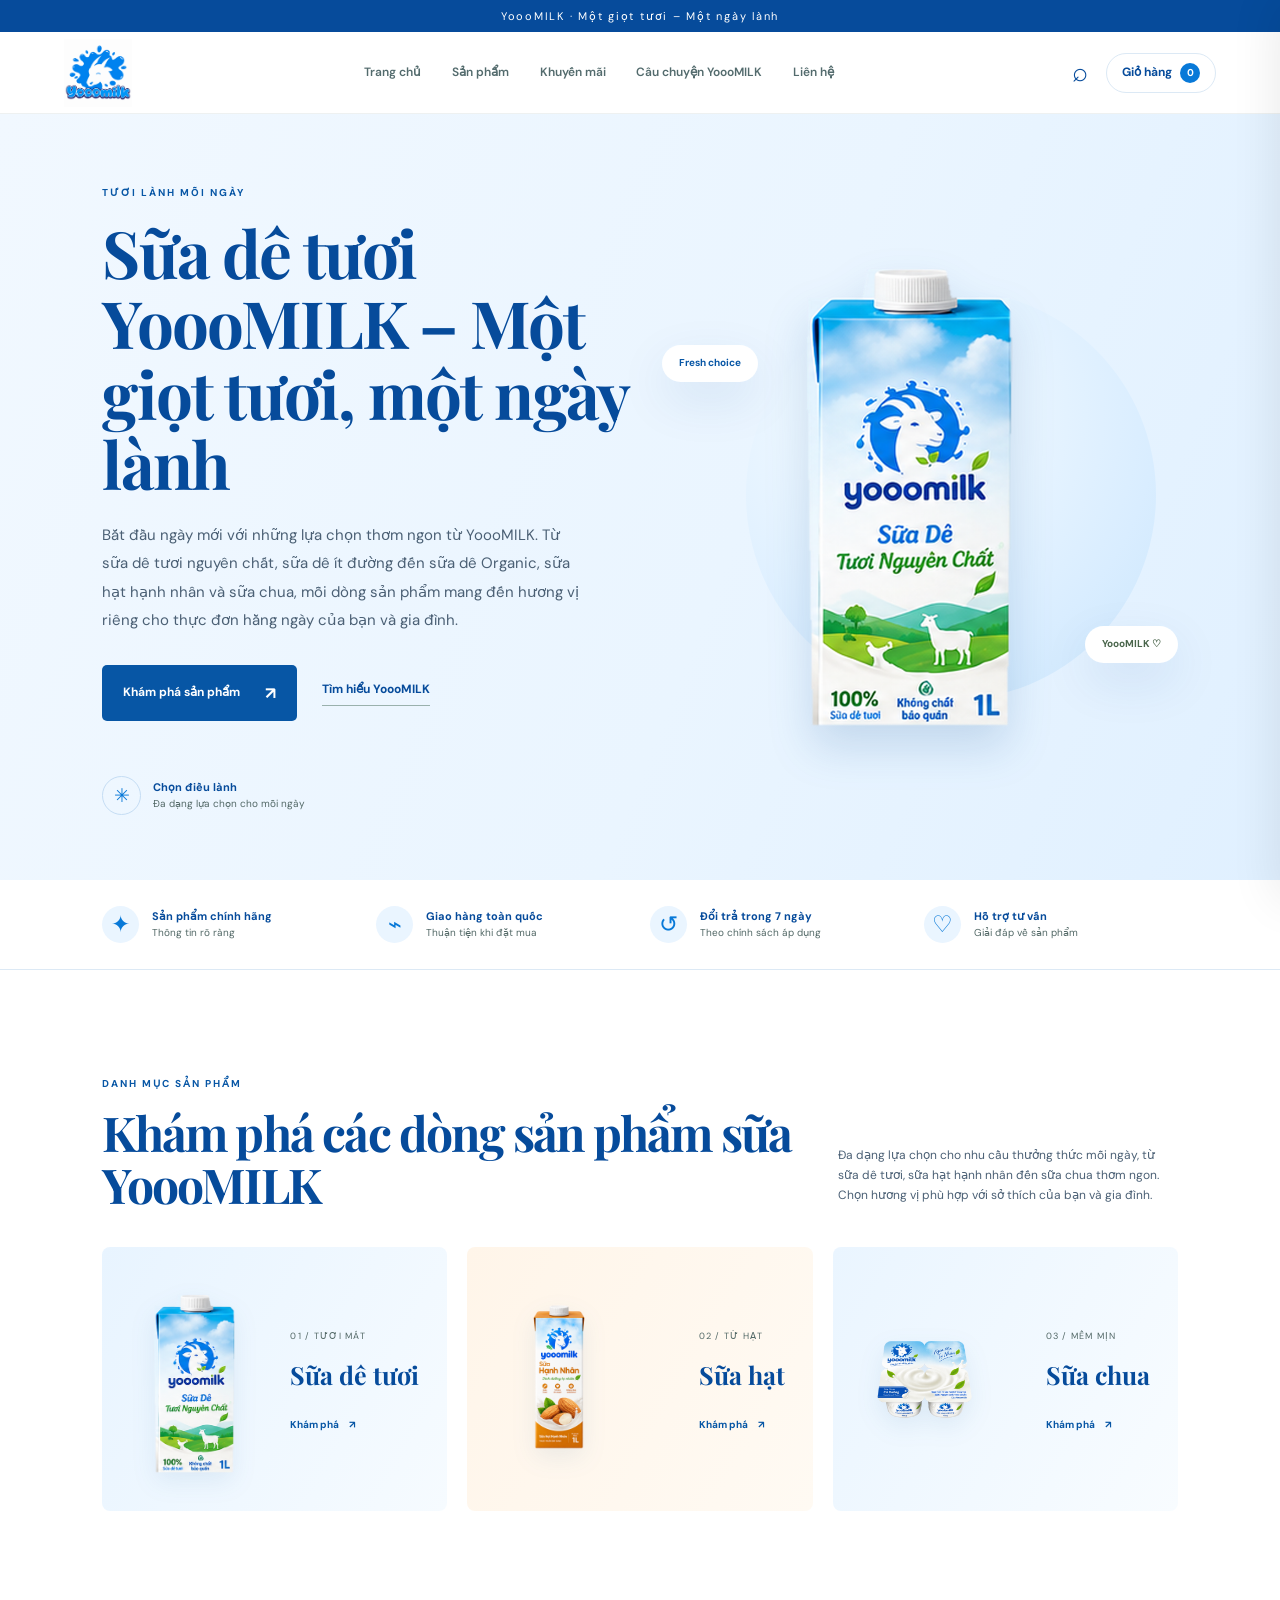
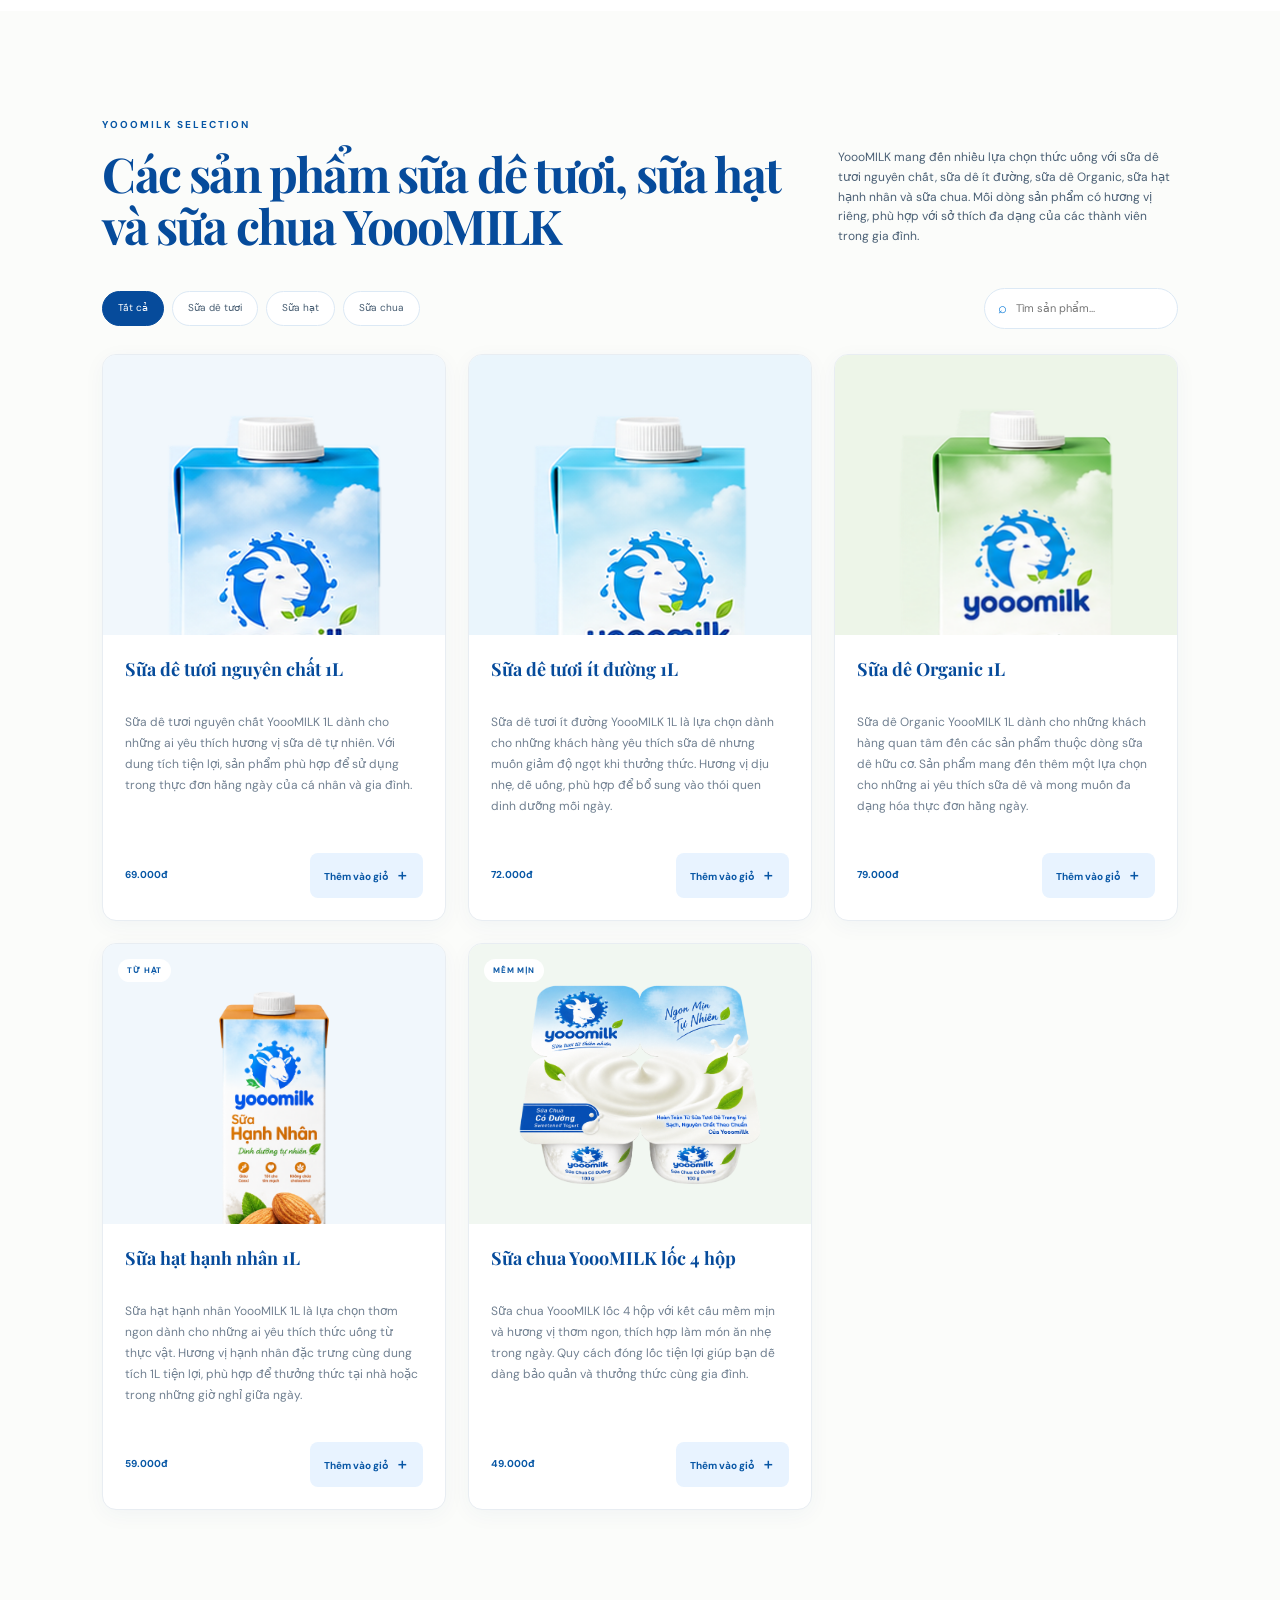
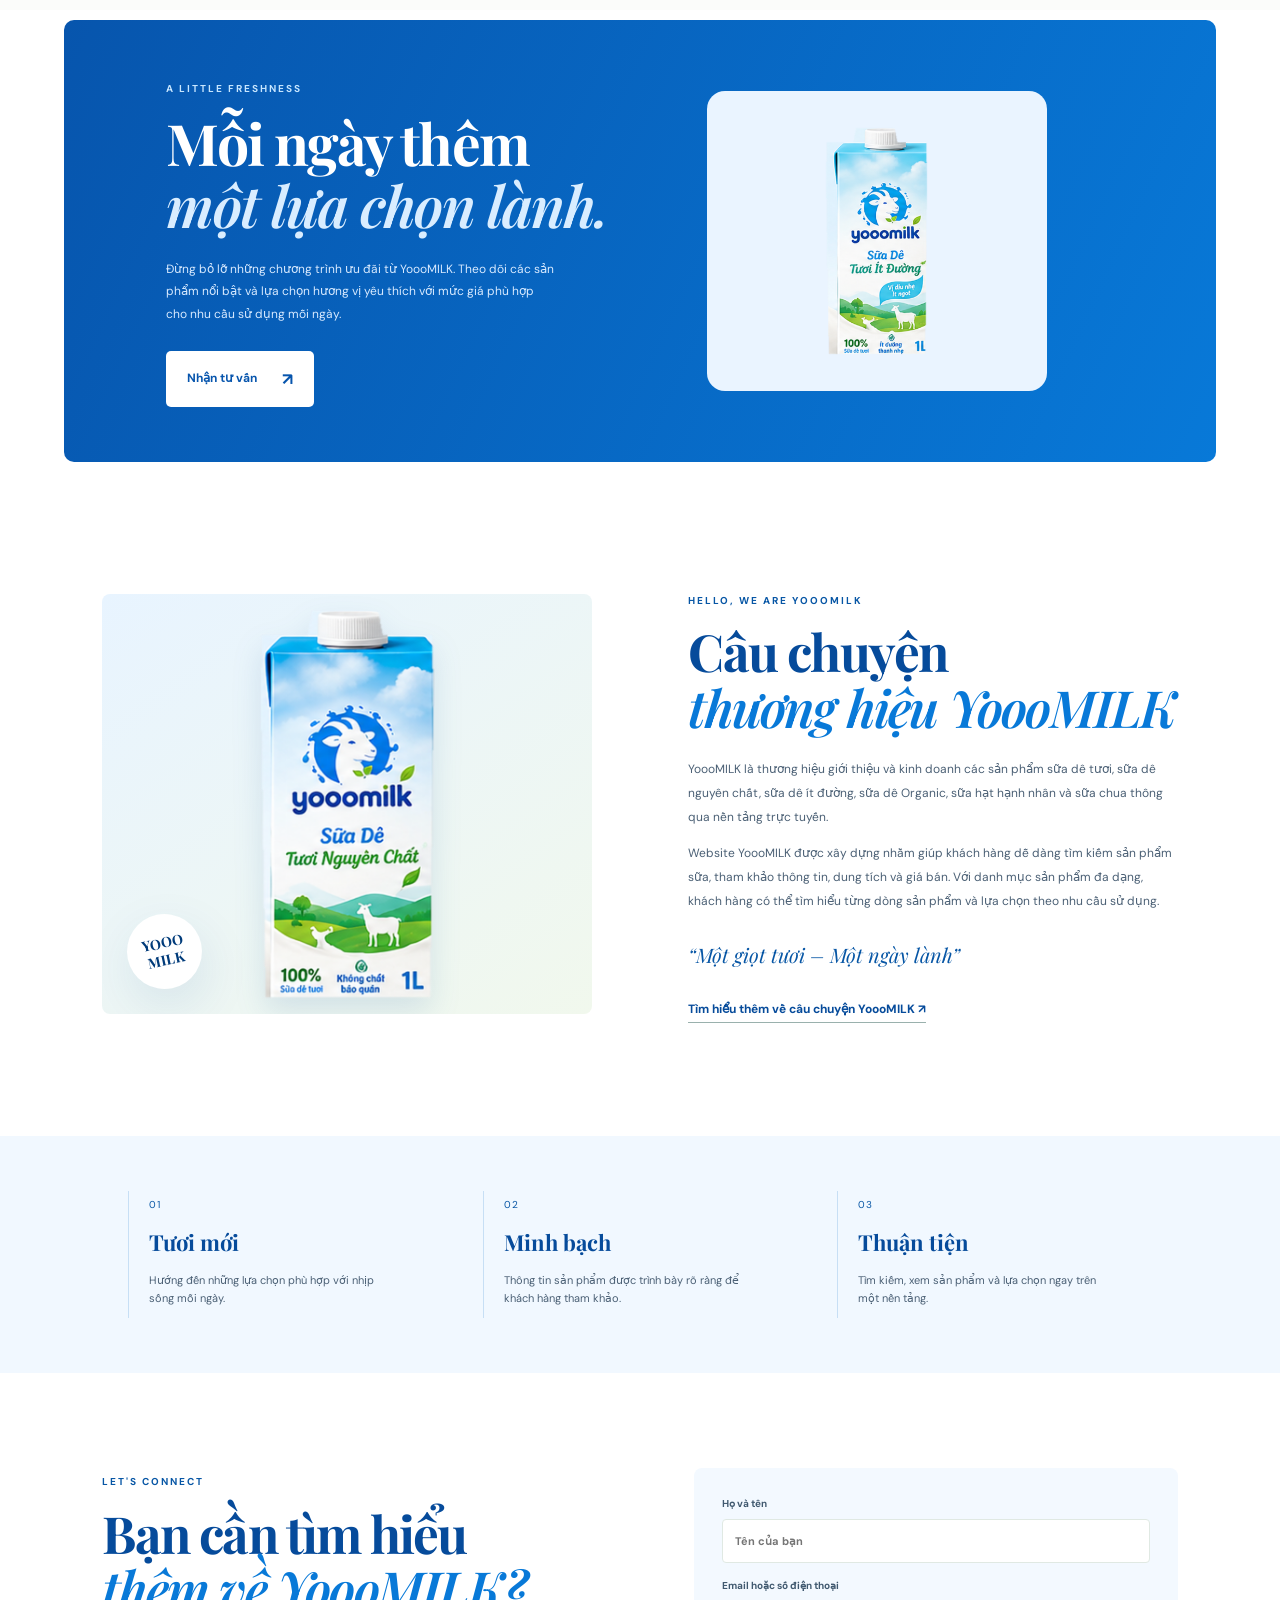
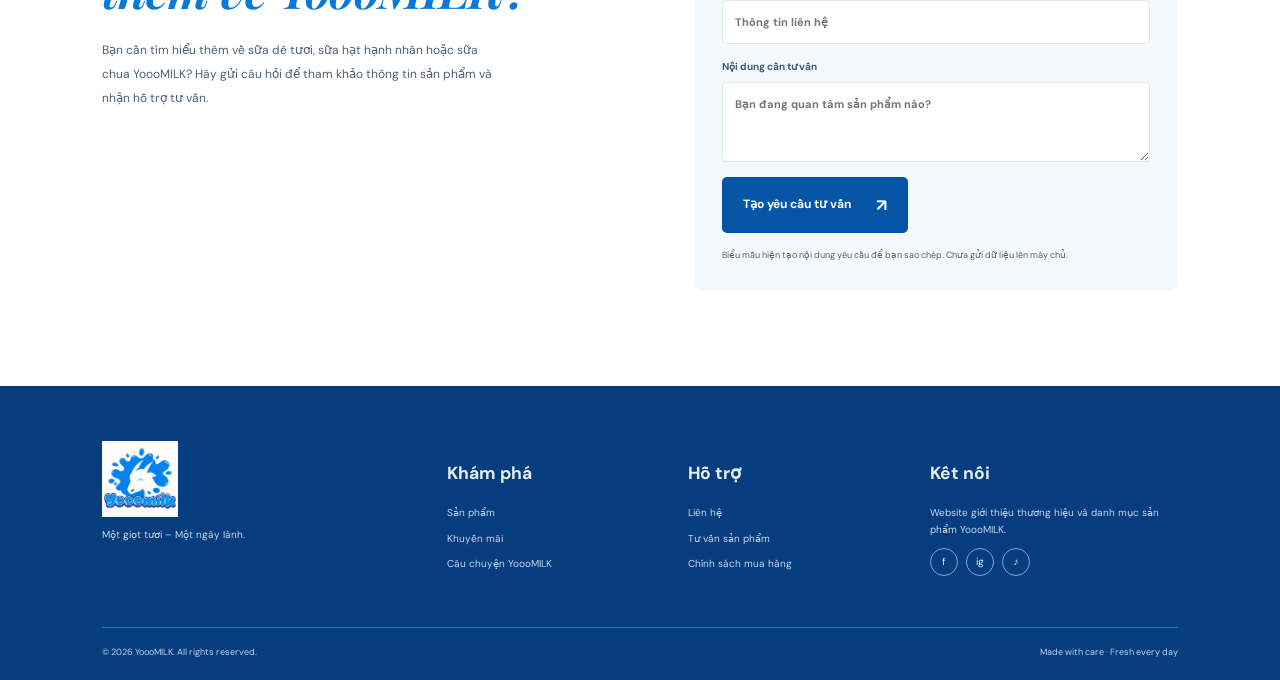
==== commit e3404260: "Add files via upload" ====
--- a/index.html
+++ b/index.html
@@ -7,19 +7,19 @@
   <meta name="description" content="Khám phá sữa dê tươi, sữa dê Organic, sữa hạt hạnh nhân và sữa chua YoooMILK. Tìm hiểu sản phẩm, giá bán và lựa chọn phù hợp.">
   <meta name="robots" content="index, follow">
   <link rel="canonical" href="https://duongthinhuquynhbc-cyber.github.io/yooomilk-website/">
-  <link rel="icon" href="assets/logo-yooomilk.webp" type="image/png">
+  <link rel="icon" href="assets/logo-yooomilk.png" type="image/png">
   <meta property="og:type" content="website">
   <meta property="og:title" content="Sữa Dê Tươi YoooMILK – Một Giọt Tươi, Một Ngày Lành">
   <meta property="og:description" content="Khám phá các dòng sữa dê tươi, sữa hạt hạnh nhân và sữa chua YoooMILK.">
   <meta property="og:url" content="https://duongthinhuquynhbc-cyber.github.io/yooomilk-website/">
   <meta property="og:site_name" content="YoooMILK">
   <meta property="og:locale" content="vi_VN">
-  <meta property="og:image" content="https://duongthinhuquynhbc-cyber.github.io/yooomilk-website/assets/sua-de-nguyen-chat.webp">
+  <meta property="og:image" content="https://duongthinhuquynhbc-cyber.github.io/yooomilk-website/assets/sua-de-nguyen-chat.png">
   <meta property="og:image:alt" content="Sản phẩm sữa dê tươi nguyên chất YoooMILK">
   <meta name="twitter:card" content="summary_large_image">
   <meta name="twitter:title" content="Sữa Dê Tươi YoooMILK – Một Giọt Tươi, Một Ngày Lành">
   <meta name="twitter:description" content="Khám phá sữa dê tươi, sữa hạt hạnh nhân và sữa chua YoooMILK.">
-  <meta name="twitter:image" content="https://duongthinhuquynhbc-cyber.github.io/yooomilk-website/assets/sua-de-nguyen-chat.webp">
+  <meta name="twitter:image" content="https://duongthinhuquynhbc-cyber.github.io/yooomilk-website/assets/sua-de-nguyen-chat.png">
   <script type="application/ld+json">
   {
     "@context": "https://schema.org",
@@ -37,7 +37,7 @@
     "@id": "https://duongthinhuquynhbc-cyber.github.io/yooomilk-website/#organization",
     "name": "YoooMILK",
     "url": "https://duongthinhuquynhbc-cyber.github.io/yooomilk-website/",
-    "logo": "https://duongthinhuquynhbc-cyber.github.io/yooomilk-website/assets/logo-yooomilk.webp"
+    "logo": "https://duongthinhuquynhbc-cyber.github.io/yooomilk-website/assets/logo-yooomilk.png"
   }
   </script>
   <meta name="theme-color" content="#0879d8">
@@ -54,7 +54,7 @@
   <header class="site-header">
     <a class="brand" href="#home" aria-label="YoooMILK - Trang chủ">
       <img
-        src="assets/logo-yooomilk.webp"
+        src="assets/logo-yooomilk.png"
         alt="Logo YoooMILK: hình dê màu trắng trên nền sữa xanh dương và chữ YoooMILK"
         width="68"
         height="68"
@@ -111,7 +111,7 @@
       <div class="hero-art">
         <div class="hero-blob"></div>
         <img
-          src="assets/sua-de-nguyen-chat.webp"
+          src="assets/sua-de-nguyen-chat.png"
           alt="Sản phẩm sữa dê tươi nguyên chất YoooMILK"
           fetchpriority="high">
         <span class="floating-tag tag-one">Fresh choice</span>
@@ -144,7 +144,7 @@
       <div class="category-grid">
         <a class="category-card goat" href="#products" data-category-link="goat">
           <div class="category-art">
-            <img src="assets/sua-de-nguyen-chat.webp" alt="Danh mục sản phẩm sữa dê tươi YoooMILK" loading="lazy" decoding="async">
+            <img src="assets/sua-de-nguyen-chat.png" alt="Danh mục sản phẩm sữa dê tươi YoooMILK" loading="lazy" decoding="async">
           </div>
           <div>
             <span>01 / TƯƠI MÁT</span>
@@ -155,7 +155,7 @@
 
         <a class="category-card nut" href="#products" data-category-link="nut">
           <div class="category-art">
-            <img src="assets/sua-hat-hanh-nhan.webp" alt="Danh mục sữa hạt hạnh nhân YoooMILK" loading="lazy" decoding="async">
+            <img src="assets/sua-hat-hanh-nhan.png" alt="Danh mục sữa hạt hạnh nhân YoooMILK" loading="lazy" decoding="async">
           </div>
           <div>
             <span>02 / TỪ HẠT</span>
@@ -166,7 +166,7 @@
 
         <a class="category-card yogurt" href="#products" data-category-link="yogurt">
           <div class="category-art">
-            <img src="assets/sua-chua-yooomilk.webp" alt="Danh mục sản phẩm sữa chua YoooMILK" loading="lazy" decoding="async">
+            <img src="assets/sua-chua-yooomilk.png" alt="Danh mục sản phẩm sữa chua YoooMILK" loading="lazy" decoding="async">
           </div>
           <div>
             <span>03 / MỀM MỊN</span>
@@ -211,7 +211,7 @@
           <div class="product-image">
             
             <a class="product-detail-link" href="product.html?id=goat-original" aria-label="Xem chi tiết Sữa dê tươi nguyên chất YoooMILK dung tích 1 lít"><img
-              src="assets/sua-de-nguyen-chat.webp"
+              src="assets/sua-de-nguyen-chat.png"
               alt="Sữa dê tươi nguyên chất YoooMILK dung tích 1 lít"
               loading="lazy"></a>
           </div>
@@ -231,7 +231,7 @@
           <div class="product-image">
             
             <a class="product-detail-link" href="product.html?id=goat-low" aria-label="Xem chi tiết Sữa dê tươi ít đường YoooMILK dung tích 1 lít"><img
-              src="assets/sua-de-it-duong.webp"
+              src="assets/sua-de-it-duong.png"
               alt="Sữa dê tươi ít đường YoooMILK dung tích 1 lít"
               loading="lazy"></a>
           </div>
@@ -251,7 +251,7 @@
           <div class="product-image">
             
             <a class="product-detail-link" href="product.html?id=goat-organic" aria-label="Xem chi tiết Sữa dê Organic YoooMILK dung tích 1 lít"><img
-              src="assets/sua-de-organic.webp"
+              src="assets/sua-de-organic.png"
               alt="Sữa dê Organic YoooMILK dung tích 1 lít"
               loading="lazy"></a>
           </div>
@@ -271,7 +271,7 @@
           <div class="product-image">
             <span class="product-label">TỪ HẠT</span>
             <a class="product-detail-link" href="product.html?id=almond" aria-label="Xem chi tiết Sữa hạt hạnh nhân YoooMILK dung tích 1 lít"><img
-              src="assets/sua-hat-hanh-nhan.webp"
+              src="assets/sua-hat-hanh-nhan.png"
               alt="Sữa hạt hạnh nhân YoooMILK dung tích 1 lít"
               loading="lazy"></a>
           </div>
@@ -291,7 +291,7 @@
           <div class="product-image">
             <span class="product-label">MỀM MỊN</span>
             <a class="product-detail-link" href="product.html?id=yogurt" aria-label="Xem chi tiết Sữa chua YoooMILK lốc 4 hộp"><img
-              src="assets/sua-chua-yooomilk.webp"
+              src="assets/sua-chua-yooomilk.png"
               alt="Sữa chua YoooMILK lốc 4 hộp"
               loading="lazy"></a>
           </div>
@@ -323,7 +323,7 @@
 
       <div class="promo-decoration">
         <img
-          src="assets/promo-goat-low.webp"
+          src="assets/promo-goat-low.png"
           alt="Sản phẩm sữa dê tươi ít đường YoooMILK"
           loading="lazy">
       </div>
@@ -332,7 +332,7 @@
     <section class="section story-section" id="story">
       <div class="story-image">
         <img
-          src="assets/sua-de-nguyen-chat.webp"
+          src="assets/sua-de-nguyen-chat.png"
           alt="Sản phẩm sữa dê tươi nguyên chất YoooMILK"
           loading="lazy">
         <span class="story-stamp">YOOO<br>MILK</span>
@@ -402,7 +402,7 @@
       <div class="footer-brand">
         <a class="brand brand-footer" href="#home">
           <img
-            src="assets/logo-yooomilk.webp"
+            src="assets/logo-yooomilk.png"
             alt="Logo YoooMILK: hình dê màu trắng trên nền sữa xanh dương và chữ YoooMILK"
             width="76"
             height="76"
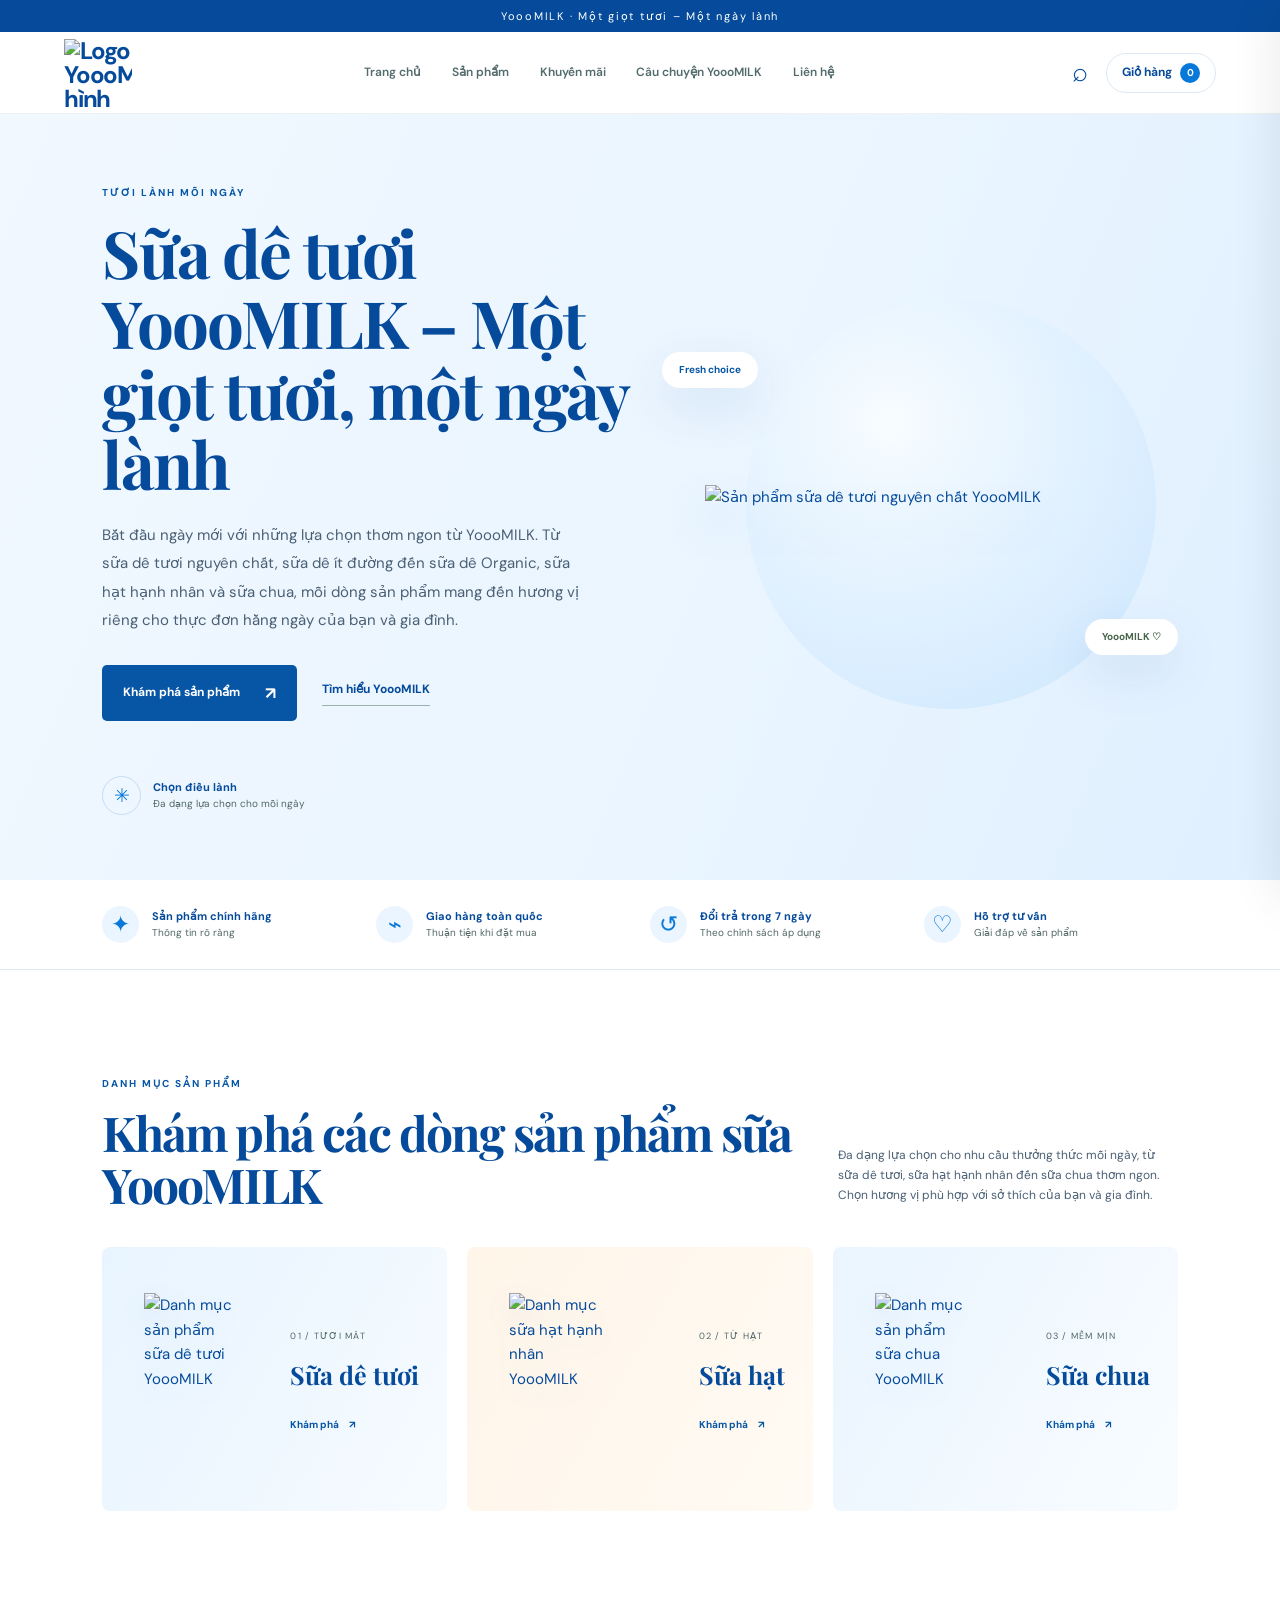
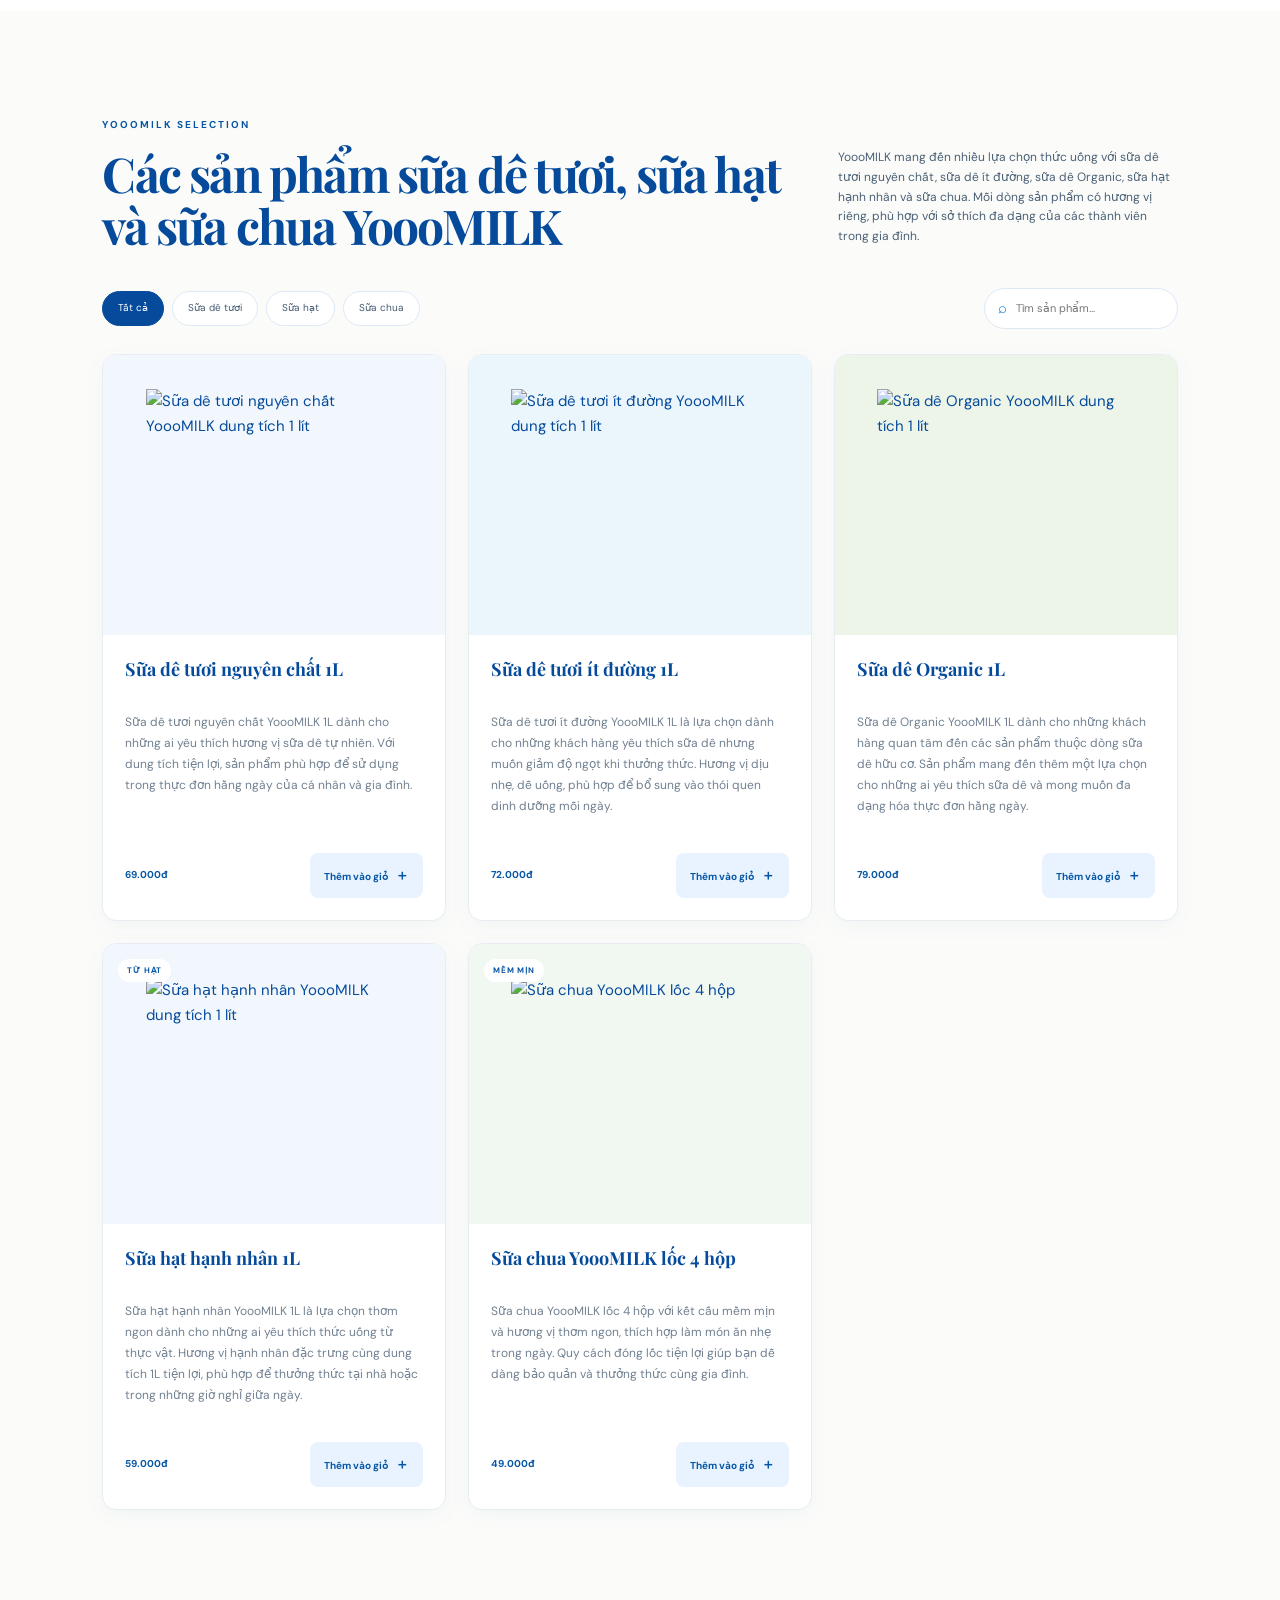
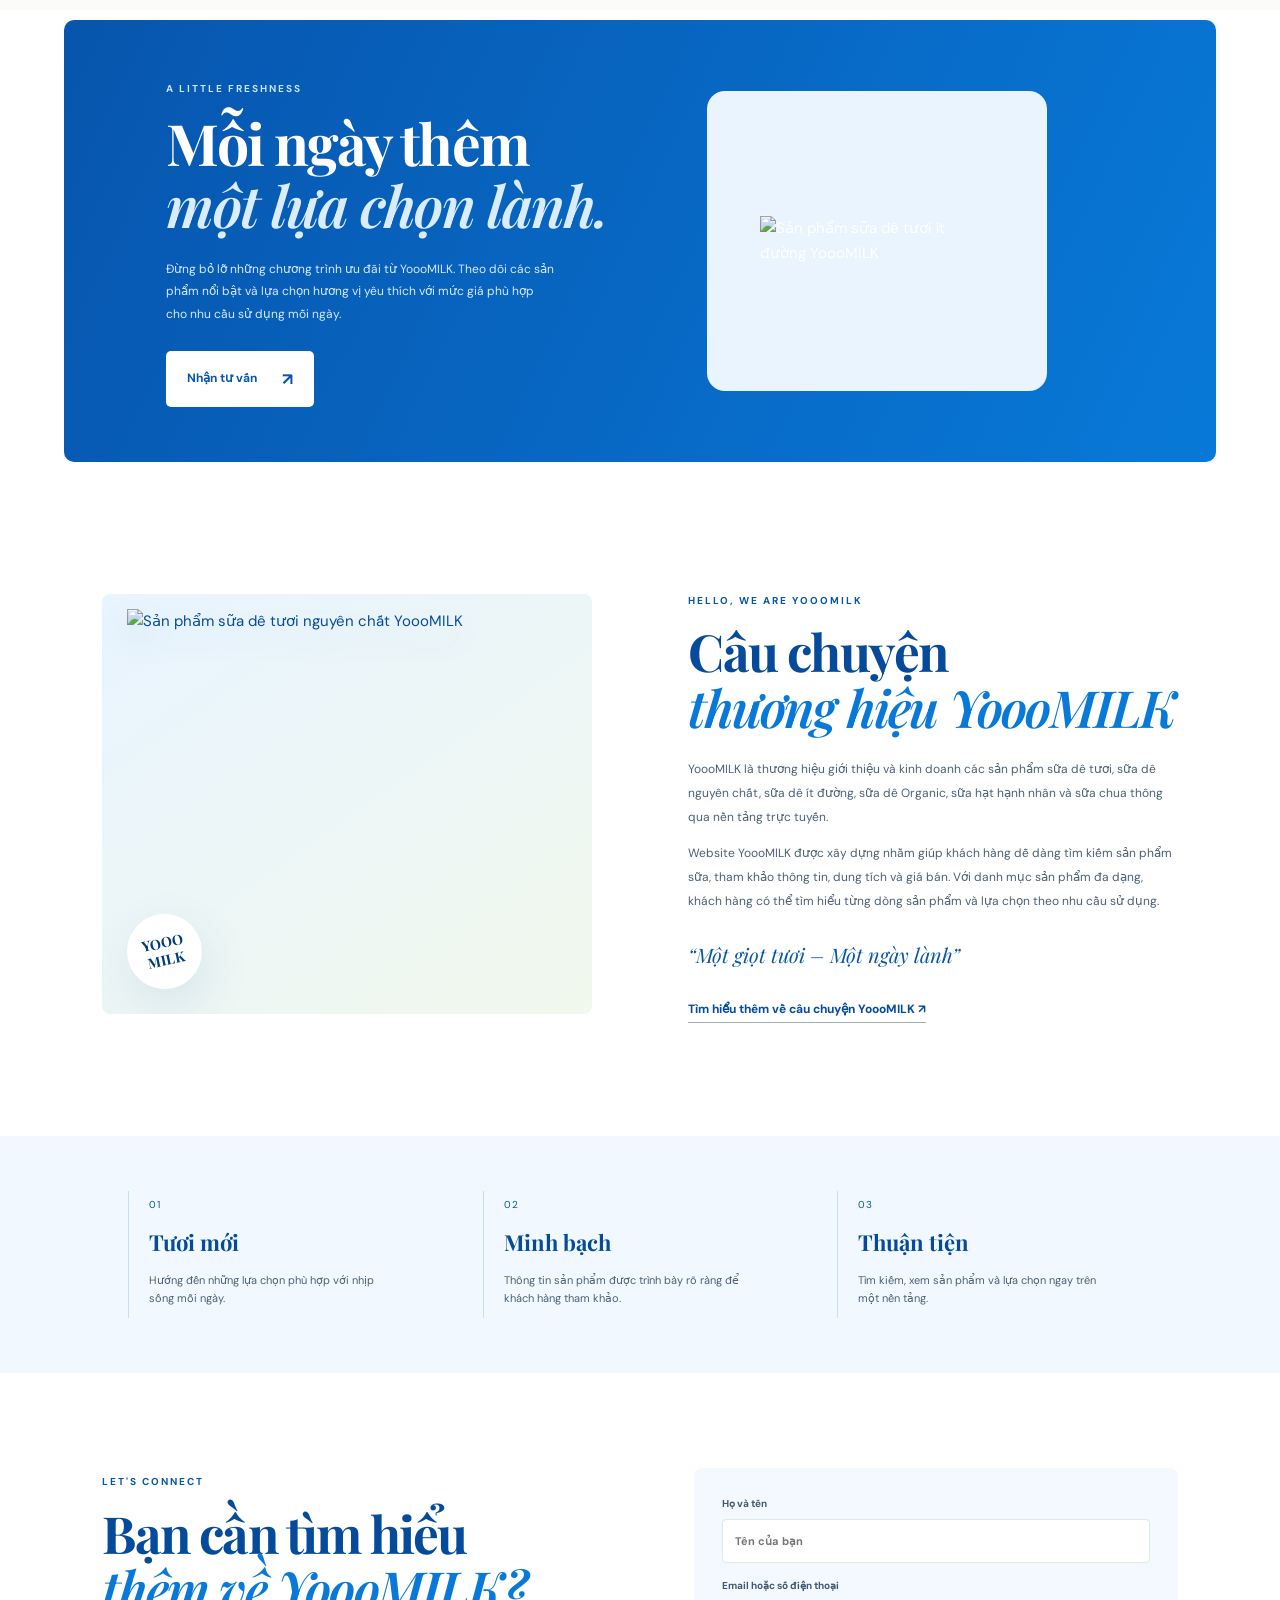
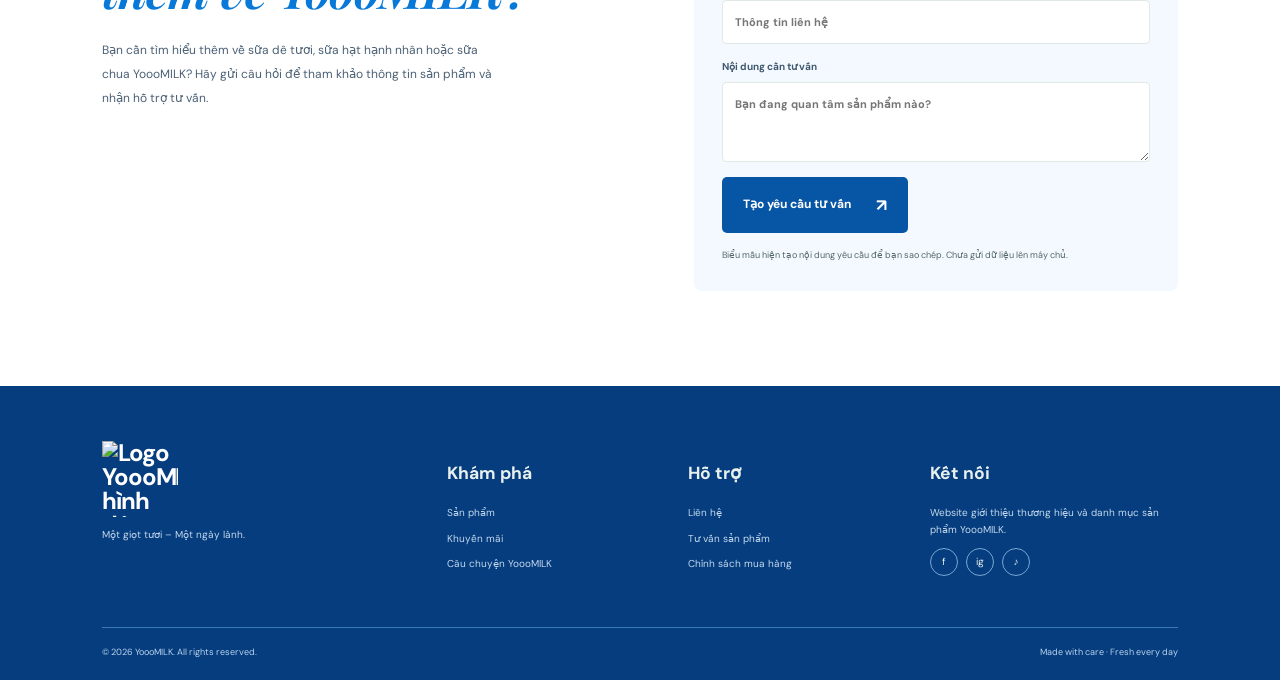
==== commit 9f6a890c: "Add files via upload" ====
--- a/index.html
+++ b/index.html
@@ -7,19 +7,19 @@
   <meta name="description" content="Khám phá sữa dê tươi, sữa dê Organic, sữa hạt hạnh nhân và sữa chua YoooMILK. Tìm hiểu sản phẩm, giá bán và lựa chọn phù hợp.">
   <meta name="robots" content="index, follow">
   <link rel="canonical" href="https://duongthinhuquynhbc-cyber.github.io/yooomilk-website/">
-  <link rel="icon" href="assets/logo-yooomilk.png" type="image/png">
+  <link rel="icon" href="assets/logo-yooomilk.webp" type="image/png">
   <meta property="og:type" content="website">
   <meta property="og:title" content="Sữa Dê Tươi YoooMILK – Một Giọt Tươi, Một Ngày Lành">
   <meta property="og:description" content="Khám phá các dòng sữa dê tươi, sữa hạt hạnh nhân và sữa chua YoooMILK.">
   <meta property="og:url" content="https://duongthinhuquynhbc-cyber.github.io/yooomilk-website/">
   <meta property="og:site_name" content="YoooMILK">
   <meta property="og:locale" content="vi_VN">
-  <meta property="og:image" content="https://duongthinhuquynhbc-cyber.github.io/yooomilk-website/assets/sua-de-nguyen-chat.png">
+  <meta property="og:image" content="https://duongthinhuquynhbc-cyber.github.io/yooomilk-website/assets/sua-de-nguyen-chat.webp">
   <meta property="og:image:alt" content="Sản phẩm sữa dê tươi nguyên chất YoooMILK">
   <meta name="twitter:card" content="summary_large_image">
   <meta name="twitter:title" content="Sữa Dê Tươi YoooMILK – Một Giọt Tươi, Một Ngày Lành">
   <meta name="twitter:description" content="Khám phá sữa dê tươi, sữa hạt hạnh nhân và sữa chua YoooMILK.">
-  <meta name="twitter:image" content="https://duongthinhuquynhbc-cyber.github.io/yooomilk-website/assets/sua-de-nguyen-chat.png">
+  <meta name="twitter:image" content="https://duongthinhuquynhbc-cyber.github.io/yooomilk-website/assets/sua-de-nguyen-chat.webp">
   <script type="application/ld+json">
   {
     "@context": "https://schema.org",
@@ -37,7 +37,7 @@
     "@id": "https://duongthinhuquynhbc-cyber.github.io/yooomilk-website/#organization",
     "name": "YoooMILK",
     "url": "https://duongthinhuquynhbc-cyber.github.io/yooomilk-website/",
-    "logo": "https://duongthinhuquynhbc-cyber.github.io/yooomilk-website/assets/logo-yooomilk.png"
+    "logo": "https://duongthinhuquynhbc-cyber.github.io/yooomilk-website/assets/logo-yooomilk.webp"
   }
   </script>
   <meta name="theme-color" content="#0879d8">
@@ -54,7 +54,7 @@
   <header class="site-header">
     <a class="brand" href="#home" aria-label="YoooMILK - Trang chủ">
       <img
-        src="assets/logo-yooomilk.png"
+        src="assets/logo-yooomilk.webp"
         alt="Logo YoooMILK: hình dê màu trắng trên nền sữa xanh dương và chữ YoooMILK"
         width="68"
         height="68"
@@ -111,7 +111,7 @@
       <div class="hero-art">
         <div class="hero-blob"></div>
         <img
-          src="assets/sua-de-nguyen-chat.png"
+          src="assets/sua-de-nguyen-chat.webp"
           alt="Sản phẩm sữa dê tươi nguyên chất YoooMILK"
           fetchpriority="high">
         <span class="floating-tag tag-one">Fresh choice</span>
@@ -144,7 +144,7 @@
       <div class="category-grid">
         <a class="category-card goat" href="#products" data-category-link="goat">
           <div class="category-art">
-            <img src="assets/sua-de-nguyen-chat.png" alt="Danh mục sản phẩm sữa dê tươi YoooMILK" loading="lazy" decoding="async">
+            <img src="assets/sua-de-nguyen-chat.webp" alt="Danh mục sản phẩm sữa dê tươi YoooMILK" loading="lazy" decoding="async">
           </div>
           <div>
             <span>01 / TƯƠI MÁT</span>
@@ -155,7 +155,7 @@
 
         <a class="category-card nut" href="#products" data-category-link="nut">
           <div class="category-art">
-            <img src="assets/sua-hat-hanh-nhan.png" alt="Danh mục sữa hạt hạnh nhân YoooMILK" loading="lazy" decoding="async">
+            <img src="assets/sua-hat-hanh-nhan.webp" alt="Danh mục sữa hạt hạnh nhân YoooMILK" loading="lazy" decoding="async">
           </div>
           <div>
             <span>02 / TỪ HẠT</span>
@@ -166,7 +166,7 @@
 
         <a class="category-card yogurt" href="#products" data-category-link="yogurt">
           <div class="category-art">
-            <img src="assets/sua-chua-yooomilk.png" alt="Danh mục sản phẩm sữa chua YoooMILK" loading="lazy" decoding="async">
+            <img src="assets/sua-chua-yooomilk.webp" alt="Danh mục sản phẩm sữa chua YoooMILK" loading="lazy" decoding="async">
           </div>
           <div>
             <span>03 / MỀM MỊN</span>
@@ -211,7 +211,7 @@
           <div class="product-image">
             
             <a class="product-detail-link" href="product.html?id=goat-original" aria-label="Xem chi tiết Sữa dê tươi nguyên chất YoooMILK dung tích 1 lít"><img
-              src="assets/sua-de-nguyen-chat.png"
+              src="assets/sua-de-nguyen-chat.webp"
               alt="Sữa dê tươi nguyên chất YoooMILK dung tích 1 lít"
               loading="lazy"></a>
           </div>
@@ -231,7 +231,7 @@
           <div class="product-image">
             
             <a class="product-detail-link" href="product.html?id=goat-low" aria-label="Xem chi tiết Sữa dê tươi ít đường YoooMILK dung tích 1 lít"><img
-              src="assets/sua-de-it-duong.png"
+              src="assets/sua-de-it-duong.webp"
               alt="Sữa dê tươi ít đường YoooMILK dung tích 1 lít"
               loading="lazy"></a>
           </div>
@@ -251,7 +251,7 @@
           <div class="product-image">
             
             <a class="product-detail-link" href="product.html?id=goat-organic" aria-label="Xem chi tiết Sữa dê Organic YoooMILK dung tích 1 lít"><img
-              src="assets/sua-de-organic.png"
+              src="assets/sua-de-organic.webp"
               alt="Sữa dê Organic YoooMILK dung tích 1 lít"
               loading="lazy"></a>
           </div>
@@ -271,7 +271,7 @@
           <div class="product-image">
             <span class="product-label">TỪ HẠT</span>
             <a class="product-detail-link" href="product.html?id=almond" aria-label="Xem chi tiết Sữa hạt hạnh nhân YoooMILK dung tích 1 lít"><img
-              src="assets/sua-hat-hanh-nhan.png"
+              src="assets/sua-hat-hanh-nhan.webp"
               alt="Sữa hạt hạnh nhân YoooMILK dung tích 1 lít"
               loading="lazy"></a>
           </div>
@@ -291,7 +291,7 @@
           <div class="product-image">
             <span class="product-label">MỀM MỊN</span>
             <a class="product-detail-link" href="product.html?id=yogurt" aria-label="Xem chi tiết Sữa chua YoooMILK lốc 4 hộp"><img
-              src="assets/sua-chua-yooomilk.png"
+              src="assets/sua-chua-yooomilk.webp"
               alt="Sữa chua YoooMILK lốc 4 hộp"
               loading="lazy"></a>
           </div>
@@ -323,7 +323,7 @@
 
       <div class="promo-decoration">
         <img
-          src="assets/promo-goat-low.png"
+          src="assets/promo-goat-low.webp"
           alt="Sản phẩm sữa dê tươi ít đường YoooMILK"
           loading="lazy">
       </div>
@@ -332,7 +332,7 @@
     <section class="section story-section" id="story">
       <div class="story-image">
         <img
-          src="assets/sua-de-nguyen-chat.png"
+          src="assets/sua-de-nguyen-chat.webp"
           alt="Sản phẩm sữa dê tươi nguyên chất YoooMILK"
           loading="lazy">
         <span class="story-stamp">YOOO<br>MILK</span>
@@ -402,7 +402,7 @@
       <div class="footer-brand">
         <a class="brand brand-footer" href="#home">
           <img
-            src="assets/logo-yooomilk.png"
+            src="assets/logo-yooomilk.webp"
             alt="Logo YoooMILK: hình dê màu trắng trên nền sữa xanh dương và chữ YoooMILK"
             width="76"
             height="76"
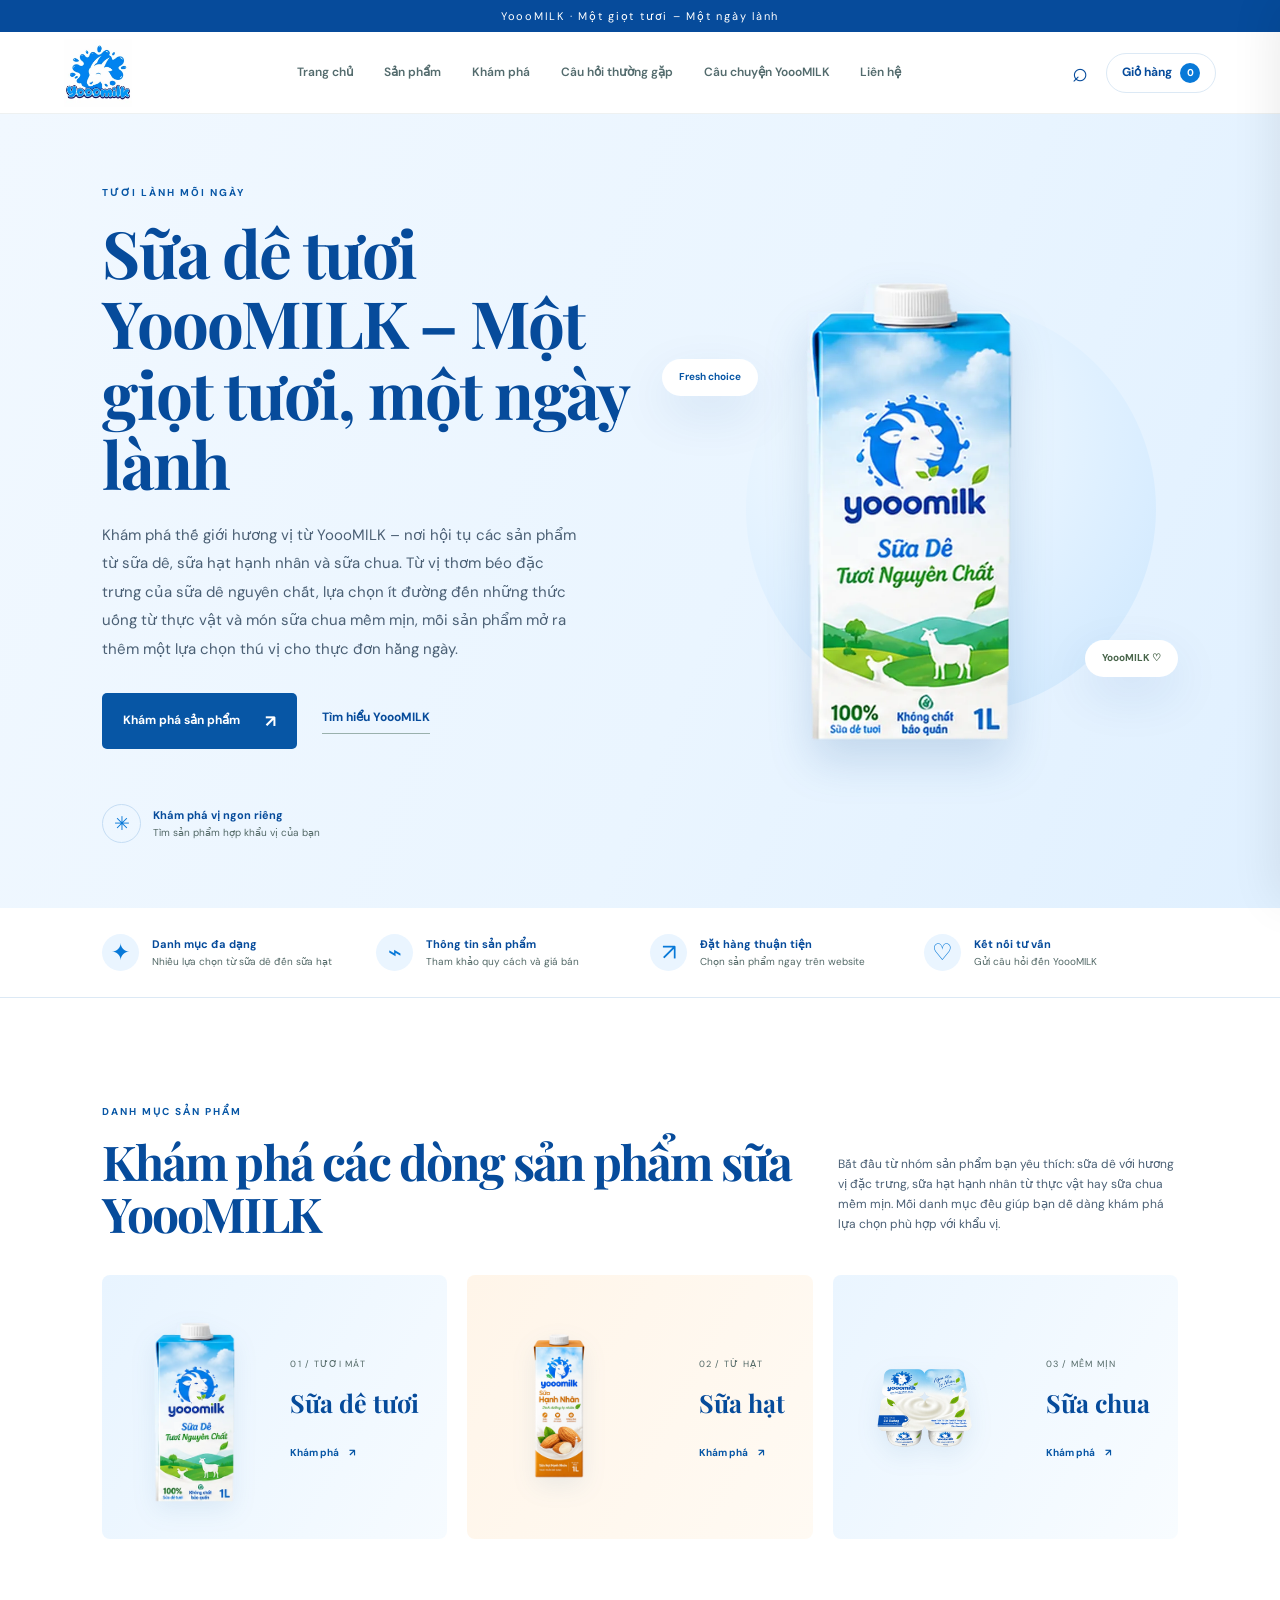
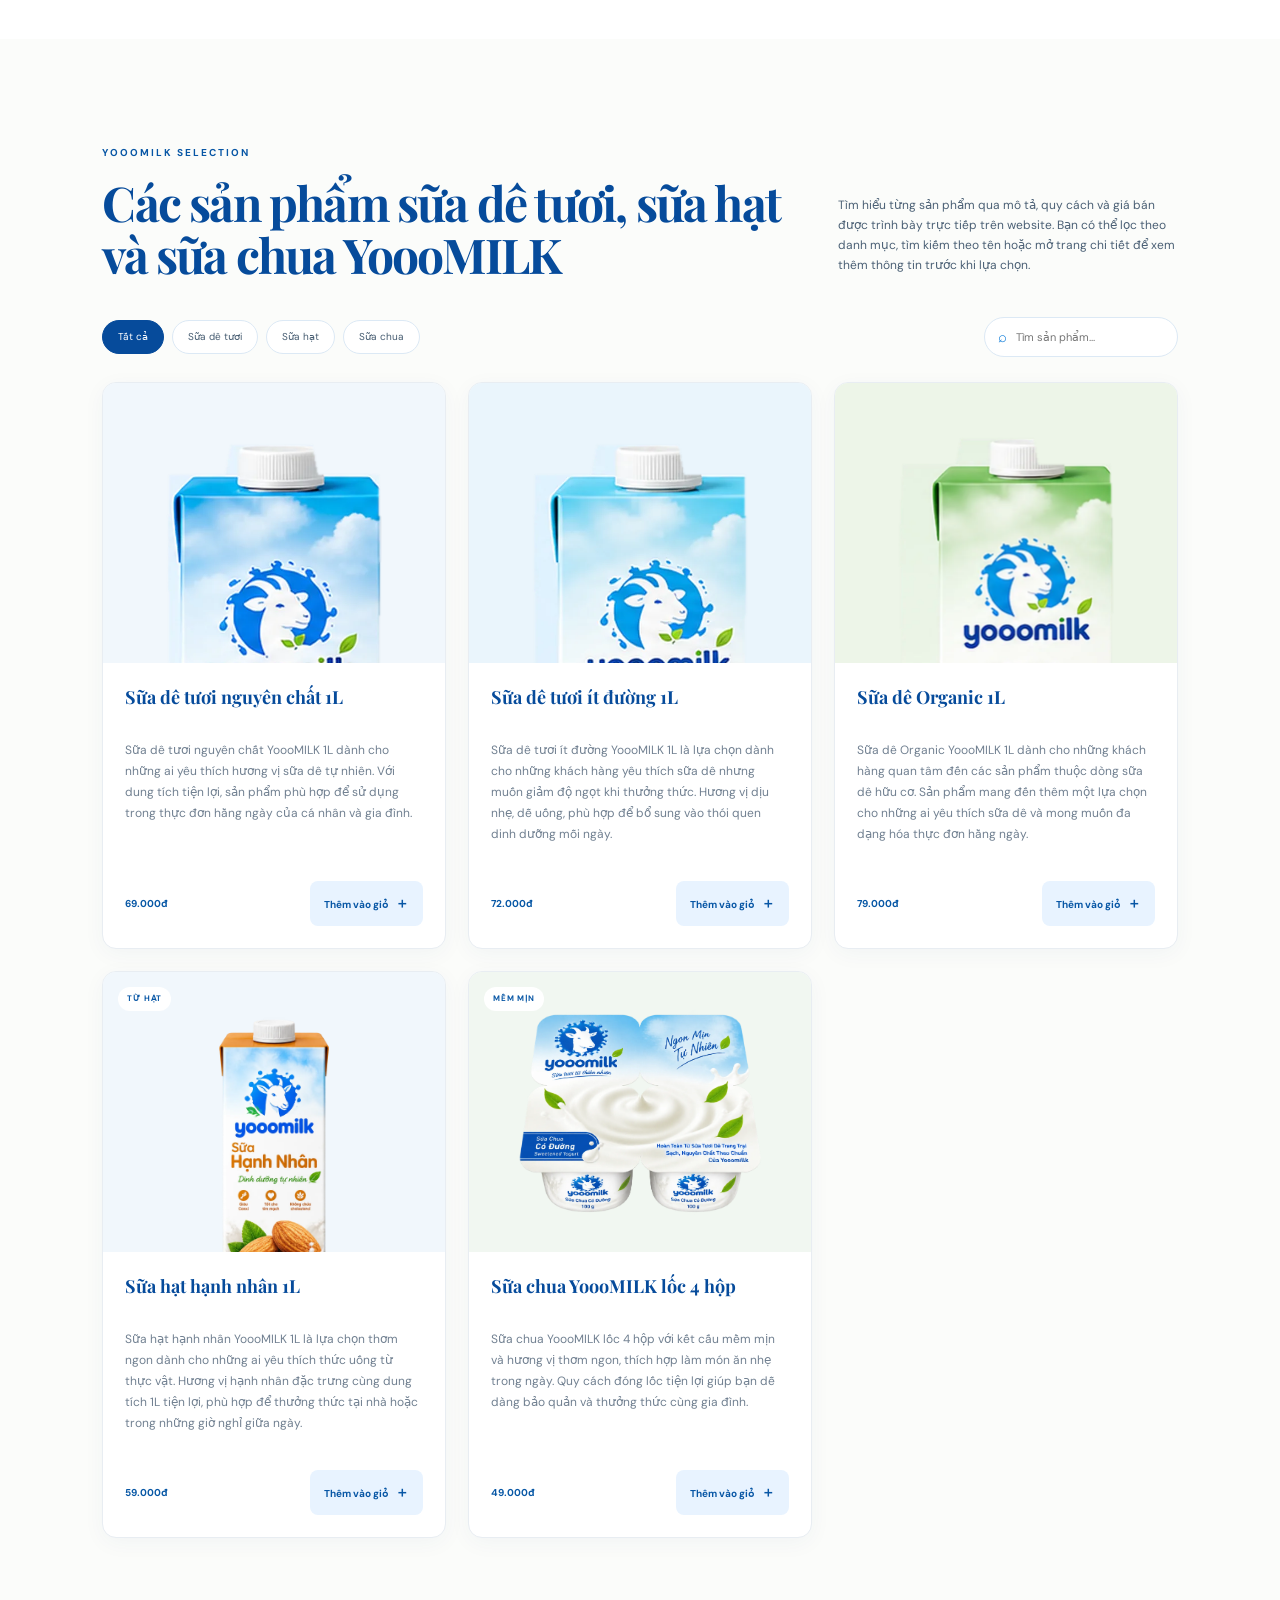
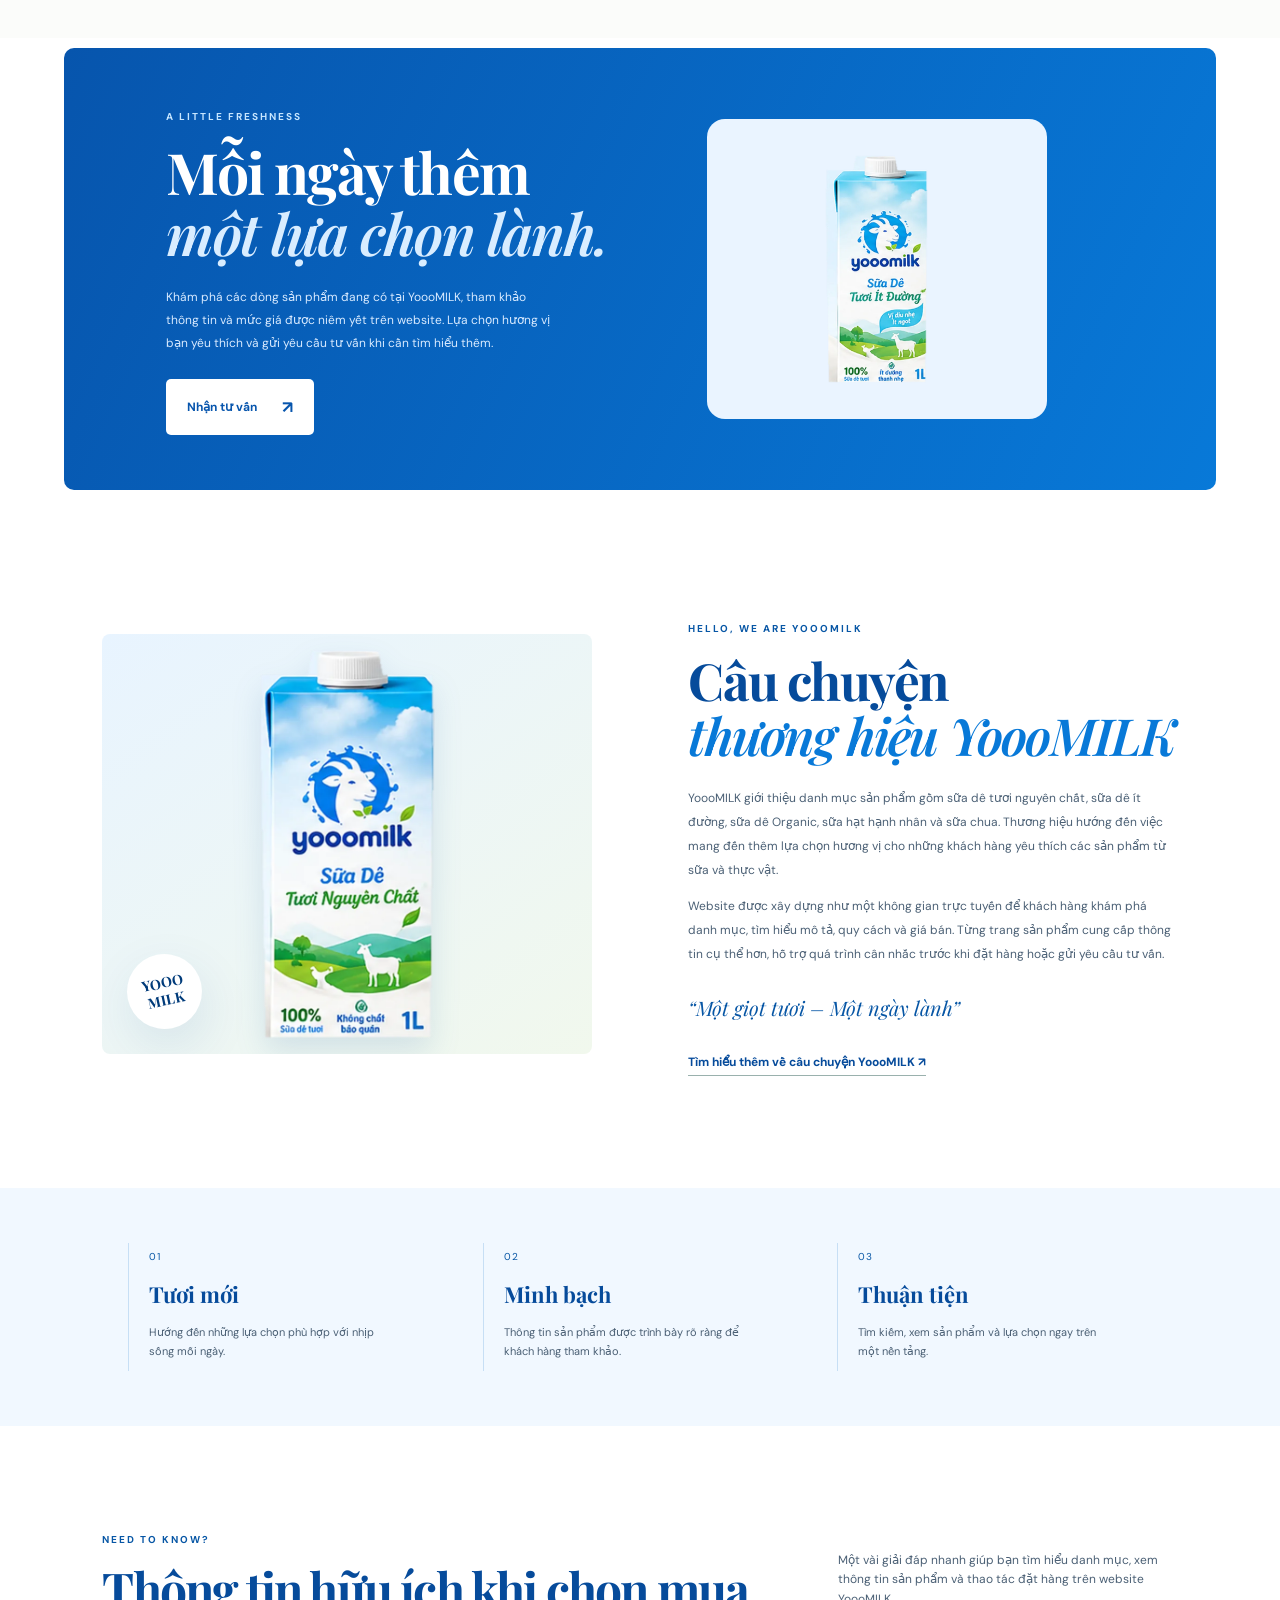
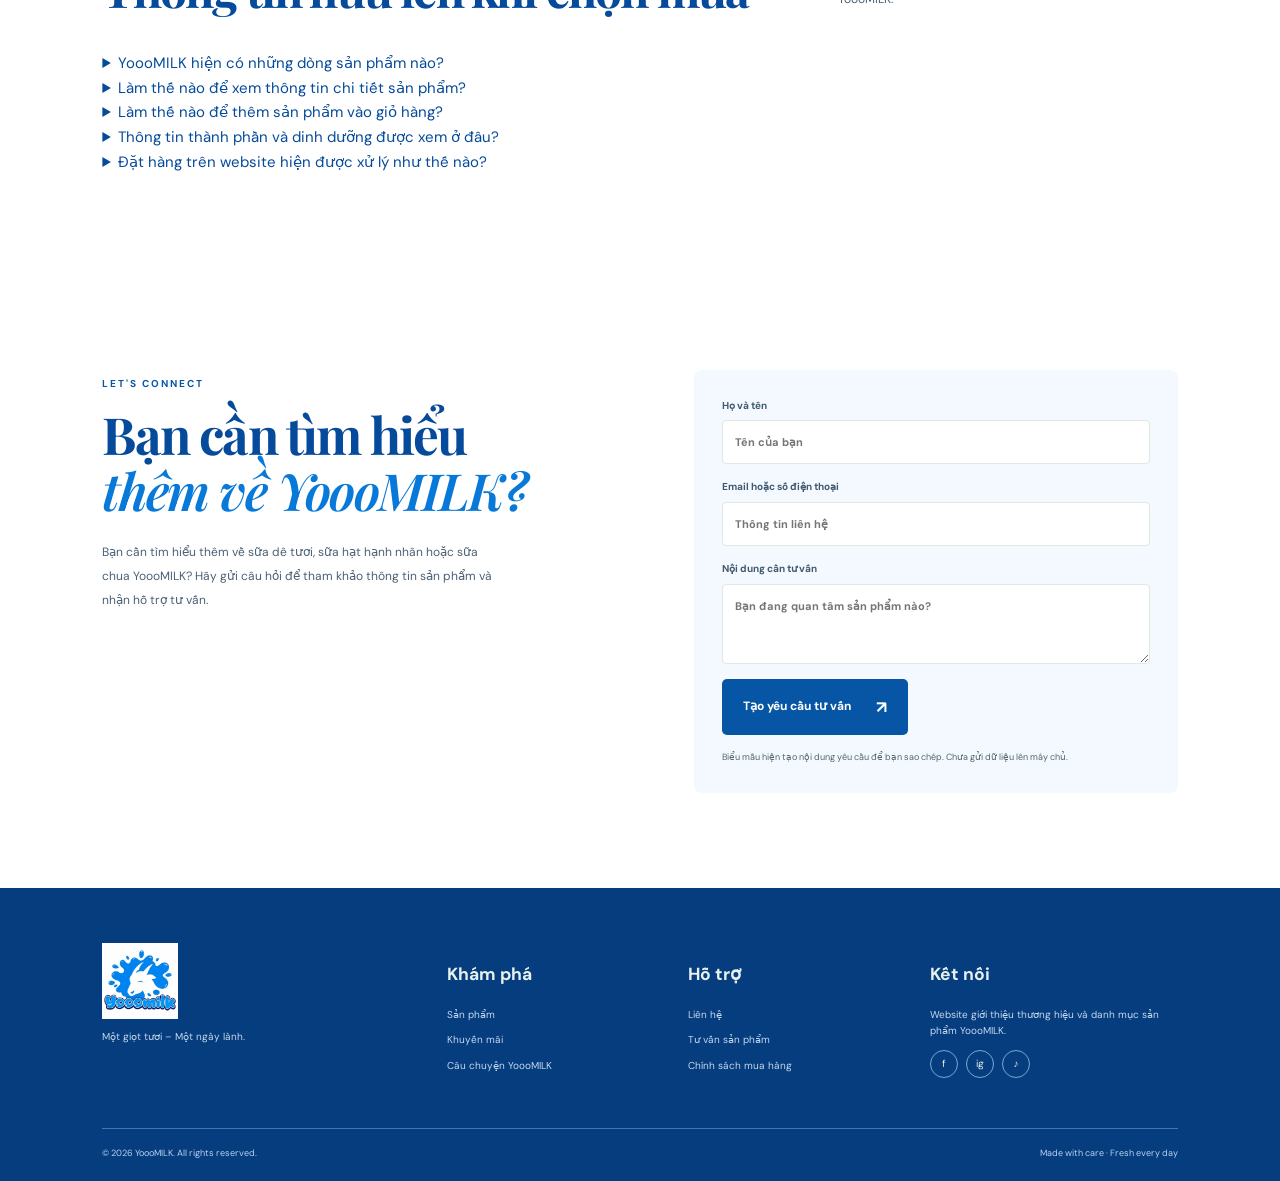
==== commit 0bf3a491: "Add files via upload" ====
--- a/index.html
+++ b/index.html
@@ -4,7 +4,7 @@
   <meta charset="UTF-8">
   <meta name="viewport" content="width=device-width, initial-scale=1.0">
   <title>Sữa Dê Tươi YoooMILK – Một Giọt Tươi, Một Ngày Lành</title>
-  <meta name="description" content="Khám phá sữa dê tươi, sữa dê Organic, sữa hạt hạnh nhân và sữa chua YoooMILK. Tìm hiểu sản phẩm, giá bán và lựa chọn phù hợp.">
+  <meta name="description" content="Khám phá các sản phẩm từ sữa dê, sữa hạt hạnh nhân và sữa chua YoooMILK. Xem thông tin, quy cách và giá bán để lựa chọn sản phẩm phù hợp.">
   <meta name="robots" content="index, follow">
   <link rel="canonical" href="https://duongthinhuquynhbc-cyber.github.io/yooomilk-website/">
   <link rel="icon" href="assets/logo-yooomilk.webp" type="image/png">
@@ -67,7 +67,8 @@
       <a href="#home">Trang chủ</a>
       <a href="#products">Sản phẩm</a>
         
-      <a href="#promotion">Khuyến mãi</a>
+      <a href="#promotion">Khám phá</a>
+      <a href="#faq">Câu hỏi thường gặp</a>
       <a href="story.html">Câu chuyện YoooMILK</a>
       <a href="#contact">Liên hệ</a>
     </nav>
@@ -88,10 +89,10 @@
         <h1>Sữa dê tươi YoooMILK – Một giọt tươi, một ngày lành</h1>
 
         <p>
-          Bắt đầu ngày mới với những lựa chọn thơm ngon từ YoooMILK. Từ sữa dê tươi
-          nguyên chất, sữa dê ít đường đến sữa dê Organic, sữa hạt hạnh nhân và
-          sữa chua, mỗi dòng sản phẩm mang đến hương vị riêng cho thực đơn hằng ngày
-          của bạn và gia đình.
+          Khám phá thế giới hương vị từ YoooMILK – nơi hội tụ các sản phẩm từ sữa dê,
+          sữa hạt hạnh nhân và sữa chua. Từ vị thơm béo đặc trưng của sữa dê nguyên chất,
+          lựa chọn ít đường đến những thức uống từ thực vật và món sữa chua mềm mịn,
+          mỗi sản phẩm mở ra thêm một lựa chọn thú vị cho thực đơn hằng ngày.
         </p>
 
         <div class="hero-buttons">
@@ -102,8 +103,8 @@
         <div class="hero-note">
           <span class="note-icon">✳</span>
           <span>
-            <b>Chọn điều lành</b>
-            <small>Đa dạng lựa chọn cho mỗi ngày</small>
+            <b>Khám phá vị ngon riêng</b>
+            <small>Tìm sản phẩm hợp khẩu vị của bạn</small>
           </span>
         </div>
       </div>
@@ -121,10 +122,10 @@
 
     <!-- CAM KẾT -->
     <section class="promise-strip" aria-label="Thông tin dịch vụ YoooMILK">
-      <div><span>✦</span><p><b>Sản phẩm chính hãng</b><small>Thông tin rõ ràng</small></p></div>
-      <div><span>⌁</span><p><b>Giao hàng toàn quốc</b><small>Thuận tiện khi đặt mua</small></p></div>
-      <div><span>↺</span><p><b>Đổi trả trong 7 ngày</b><small>Theo chính sách áp dụng</small></p></div>
-      <div><span>♡</span><p><b>Hỗ trợ tư vấn</b><small>Giải đáp về sản phẩm</small></p></div>
+      <div><span>✦</span><p><b>Danh mục đa dạng</b><small>Nhiều lựa chọn từ sữa dê đến sữa hạt</small></p></div>
+      <div><span>⌁</span><p><b>Thông tin sản phẩm</b><small>Tham khảo quy cách và giá bán</small></p></div>
+      <div><span>↗</span><p><b>Đặt hàng thuận tiện</b><small>Chọn sản phẩm ngay trên website</small></p></div>
+      <div><span>♡</span><p><b>Kết nối tư vấn</b><small>Gửi câu hỏi đến YoooMILK</small></p></div>
     </section>
 
     <!-- DANH MỤC -->
@@ -135,9 +136,9 @@
           <h2>Khám phá các dòng sản phẩm sữa YoooMILK</h2>
         </div>
         <p>
-          Đa dạng lựa chọn cho nhu cầu thưởng thức mỗi ngày, từ sữa dê tươi,
-          sữa hạt hạnh nhân đến sữa chua thơm ngon. Chọn hương vị phù hợp
-          với sở thích của bạn và gia đình.
+          Bắt đầu từ nhóm sản phẩm bạn yêu thích: sữa dê với hương vị đặc trưng,
+          sữa hạt hạnh nhân từ thực vật hay sữa chua mềm mịn. Mỗi danh mục đều
+          giúp bạn dễ dàng khám phá lựa chọn phù hợp với khẩu vị.
         </p>
       </div>
 
@@ -184,10 +185,9 @@
           <h2>Các sản phẩm sữa dê tươi, sữa hạt và sữa chua YoooMILK</h2>
         </div>
         <p>
-          YoooMILK mang đến nhiều lựa chọn thức uống với sữa dê tươi nguyên chất,
-          sữa dê ít đường, sữa dê Organic, sữa hạt hạnh nhân và sữa chua.
-          Mỗi dòng sản phẩm có hương vị riêng, phù hợp với sở thích đa dạng
-          của các thành viên trong gia đình.
+          Tìm hiểu từng sản phẩm qua mô tả, quy cách và giá bán được trình bày
+          trực tiếp trên website. Bạn có thể lọc theo danh mục, tìm kiếm theo tên
+          hoặc mở trang chi tiết để xem thêm thông tin trước khi lựa chọn.
         </p>
       </div>
 
@@ -317,7 +317,7 @@
       <div class="promo-content">
         <span class="eyebrow">A LITTLE FRESHNESS</span>
         <h2>Mỗi ngày thêm<br><em>một lựa chọn lành.</em></h2>
-        <p>Đừng bỏ lỡ những chương trình ưu đãi từ YoooMILK. Theo dõi các sản phẩm nổi bật và lựa chọn hương vị yêu thích với mức giá phù hợp cho nhu cầu sử dụng mỗi ngày.</p>
+        <p>Khám phá các dòng sản phẩm đang có tại YoooMILK, tham khảo thông tin và mức giá được niêm yết trên website. Lựa chọn hương vị bạn yêu thích và gửi yêu cầu tư vấn khi cần tìm hiểu thêm.</p>
         <a class="btn btn-light" href="#contact">Nhận tư vấn <span>↗</span></a>
       </div>
 
@@ -341,8 +341,8 @@
       <div class="story-copy">
         <span class="eyebrow">HELLO, WE ARE YOOOMILK</span>
         <h2>Câu chuyện<br><em>thương hiệu YoooMILK</em></h2>
-        <p>YoooMILK là thương hiệu giới thiệu và kinh doanh các sản phẩm sữa dê tươi, sữa dê nguyên chất, sữa dê ít đường, sữa dê Organic, sữa hạt hạnh nhân và sữa chua thông qua nền tảng trực tuyến.</p>
-        <p>Website YoooMILK được xây dựng nhằm giúp khách hàng dễ dàng tìm kiếm sản phẩm sữa, tham khảo thông tin, dung tích và giá bán. Với danh mục sản phẩm đa dạng, khách hàng có thể tìm hiểu từng dòng sản phẩm và lựa chọn theo nhu cầu sử dụng.</p>
+        <p>YoooMILK giới thiệu danh mục sản phẩm gồm sữa dê tươi nguyên chất, sữa dê ít đường, sữa dê Organic, sữa hạt hạnh nhân và sữa chua. Thương hiệu hướng đến việc mang đến thêm lựa chọn hương vị cho những khách hàng yêu thích các sản phẩm từ sữa và thực vật.</p>
+        <p>Website được xây dựng như một không gian trực tuyến để khách hàng khám phá danh mục, tìm hiểu mô tả, quy cách và giá bán. Từng trang sản phẩm cung cấp thông tin cụ thể hơn, hỗ trợ quá trình cân nhắc trước khi đặt hàng hoặc gửi yêu cầu tư vấn.</p>
         <blockquote>“Một giọt tươi – Một ngày lành”</blockquote>
         <a class="text-link" href="story.html">Tìm hiểu thêm về câu chuyện YoooMILK <span>↗</span></a>
       </div>
@@ -364,6 +364,39 @@
         <span>03</span>
         <h3>Thuận tiện</h3>
         <p>Tìm kiếm, xem sản phẩm và lựa chọn ngay trên một nền tảng.</p>
+      </div>
+    </section>
+
+    <!-- CÂU HỎI THƯỜNG GẶP -->
+    <section class="section faq-section" id="faq">
+      <div class="section-heading">
+        <div>
+          <span class="eyebrow">NEED TO KNOW?</span>
+          <h2>Thông tin hữu ích khi chọn mua</h2>
+        </div>
+        <p>Một vài giải đáp nhanh giúp bạn tìm hiểu danh mục, xem thông tin sản phẩm và thao tác đặt hàng trên website YoooMILK.</p>
+      </div>
+      <div class="faq-list">
+        <details>
+          <summary>YoooMILK hiện có những dòng sản phẩm nào?</summary>
+          <p>Website đang giới thiệu 5 sản phẩm: sữa dê tươi nguyên chất, sữa dê tươi ít đường, sữa dê Organic, sữa hạt hạnh nhân và sữa chua YoooMILK.</p>
+        </details>
+        <details>
+          <summary>Làm thế nào để xem thông tin chi tiết sản phẩm?</summary>
+          <p>Bạn có thể chọn hình ảnh hoặc tên sản phẩm tại danh mục để mở trang chi tiết. Tại đó, website trình bày mô tả, quy cách, giá bán và các thông tin tham khảo liên quan.</p>
+        </details>
+        <details>
+          <summary>Làm thế nào để thêm sản phẩm vào giỏ hàng?</summary>
+          <p>Chọn nút “Thêm vào giỏ” tại sản phẩm hoặc truy cập trang chi tiết để điều chỉnh số lượng trước khi thêm. Giỏ hàng được lưu trên trình duyệt của thiết bị đang sử dụng.</p>
+        </details>
+        <details>
+          <summary>Thông tin thành phần và dinh dưỡng được xem ở đâu?</summary>
+          <p>Hãy ưu tiên đối chiếu thành phần, giá trị dinh dưỡng, hướng dẫn bảo quản và thông tin chứng nhận với nhãn bao bì hoặc tài liệu công bố chính thức của sản phẩm.</p>
+        </details>
+        <details>
+          <summary>Đặt hàng trên website hiện được xử lý như thế nào?</summary>
+          <p>Website hiện hỗ trợ thao tác đặt hàng mô phỏng và tạo nội dung xác nhận trên trình duyệt. Đơn hàng chưa được gửi đến hệ thống quản lý bán hàng hoặc cổng thanh toán trực tuyến.</p>
+        </details>
       </div>
     </section>
 
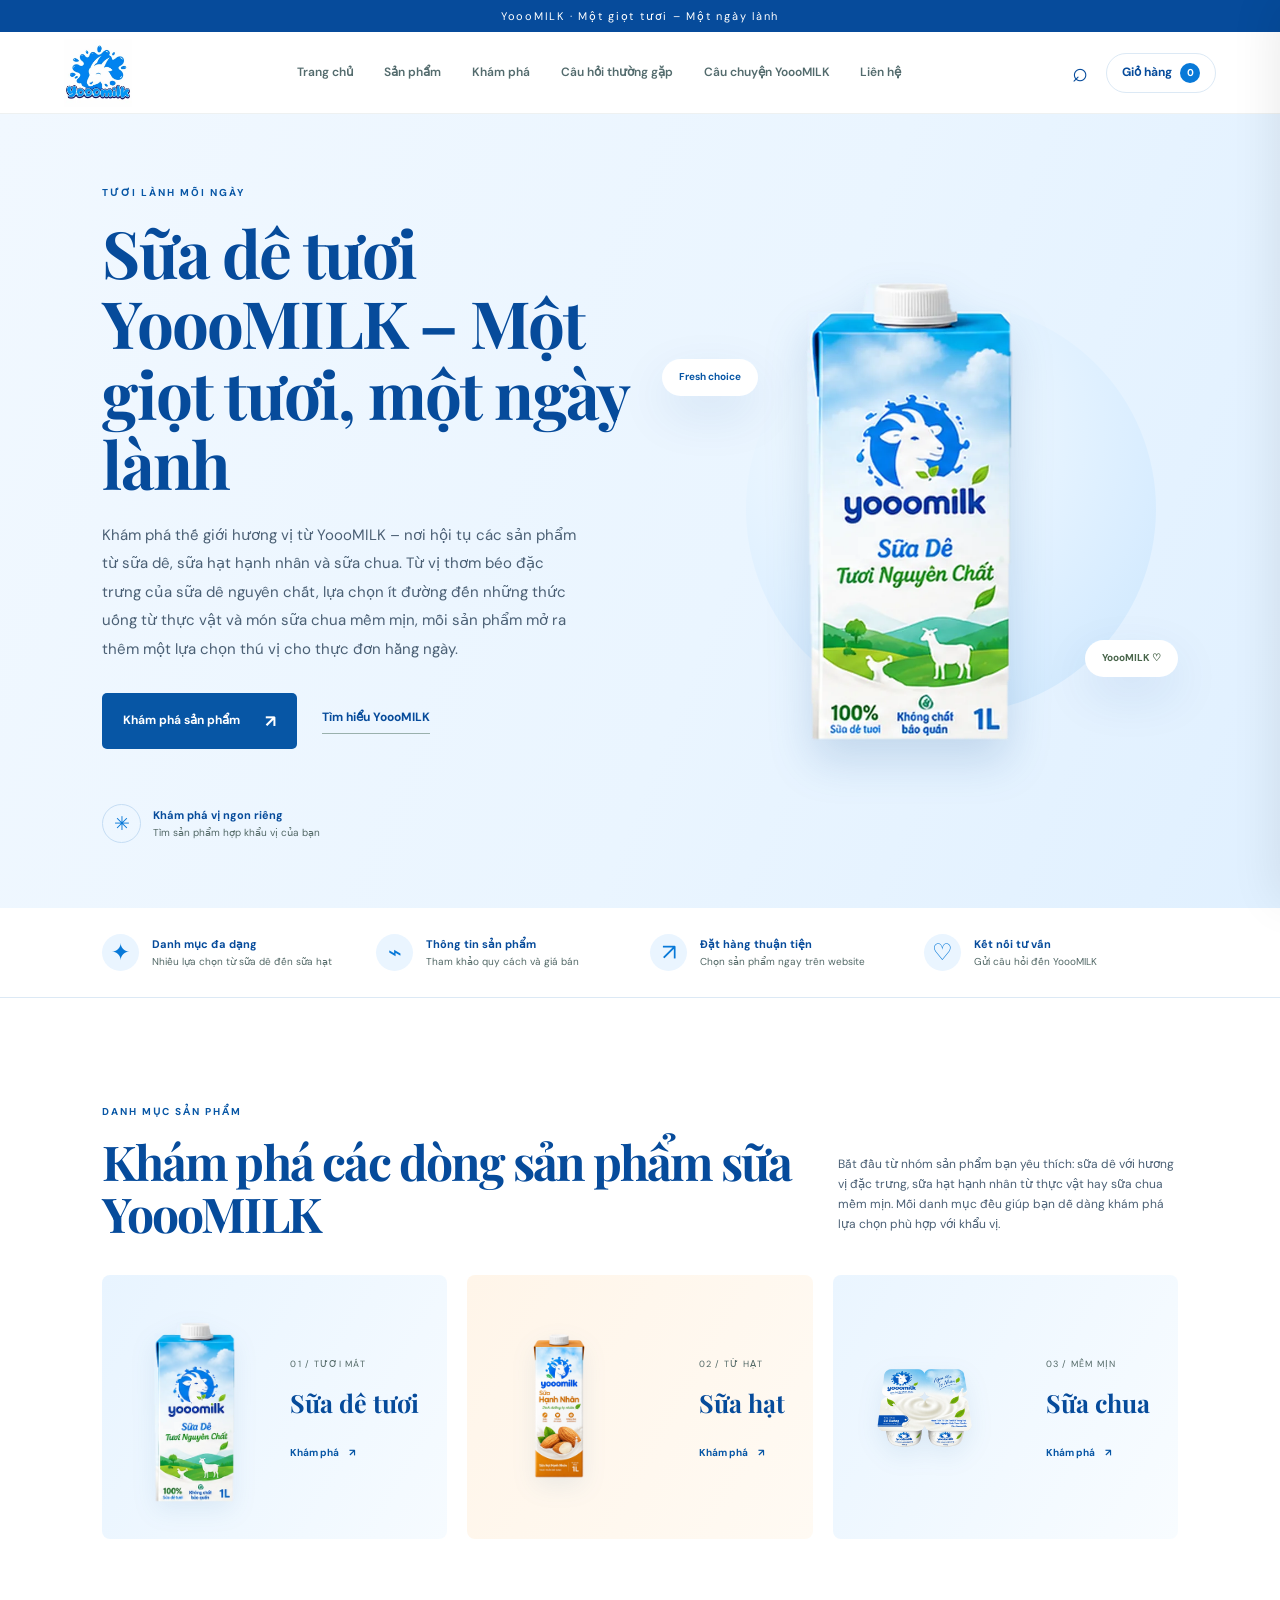
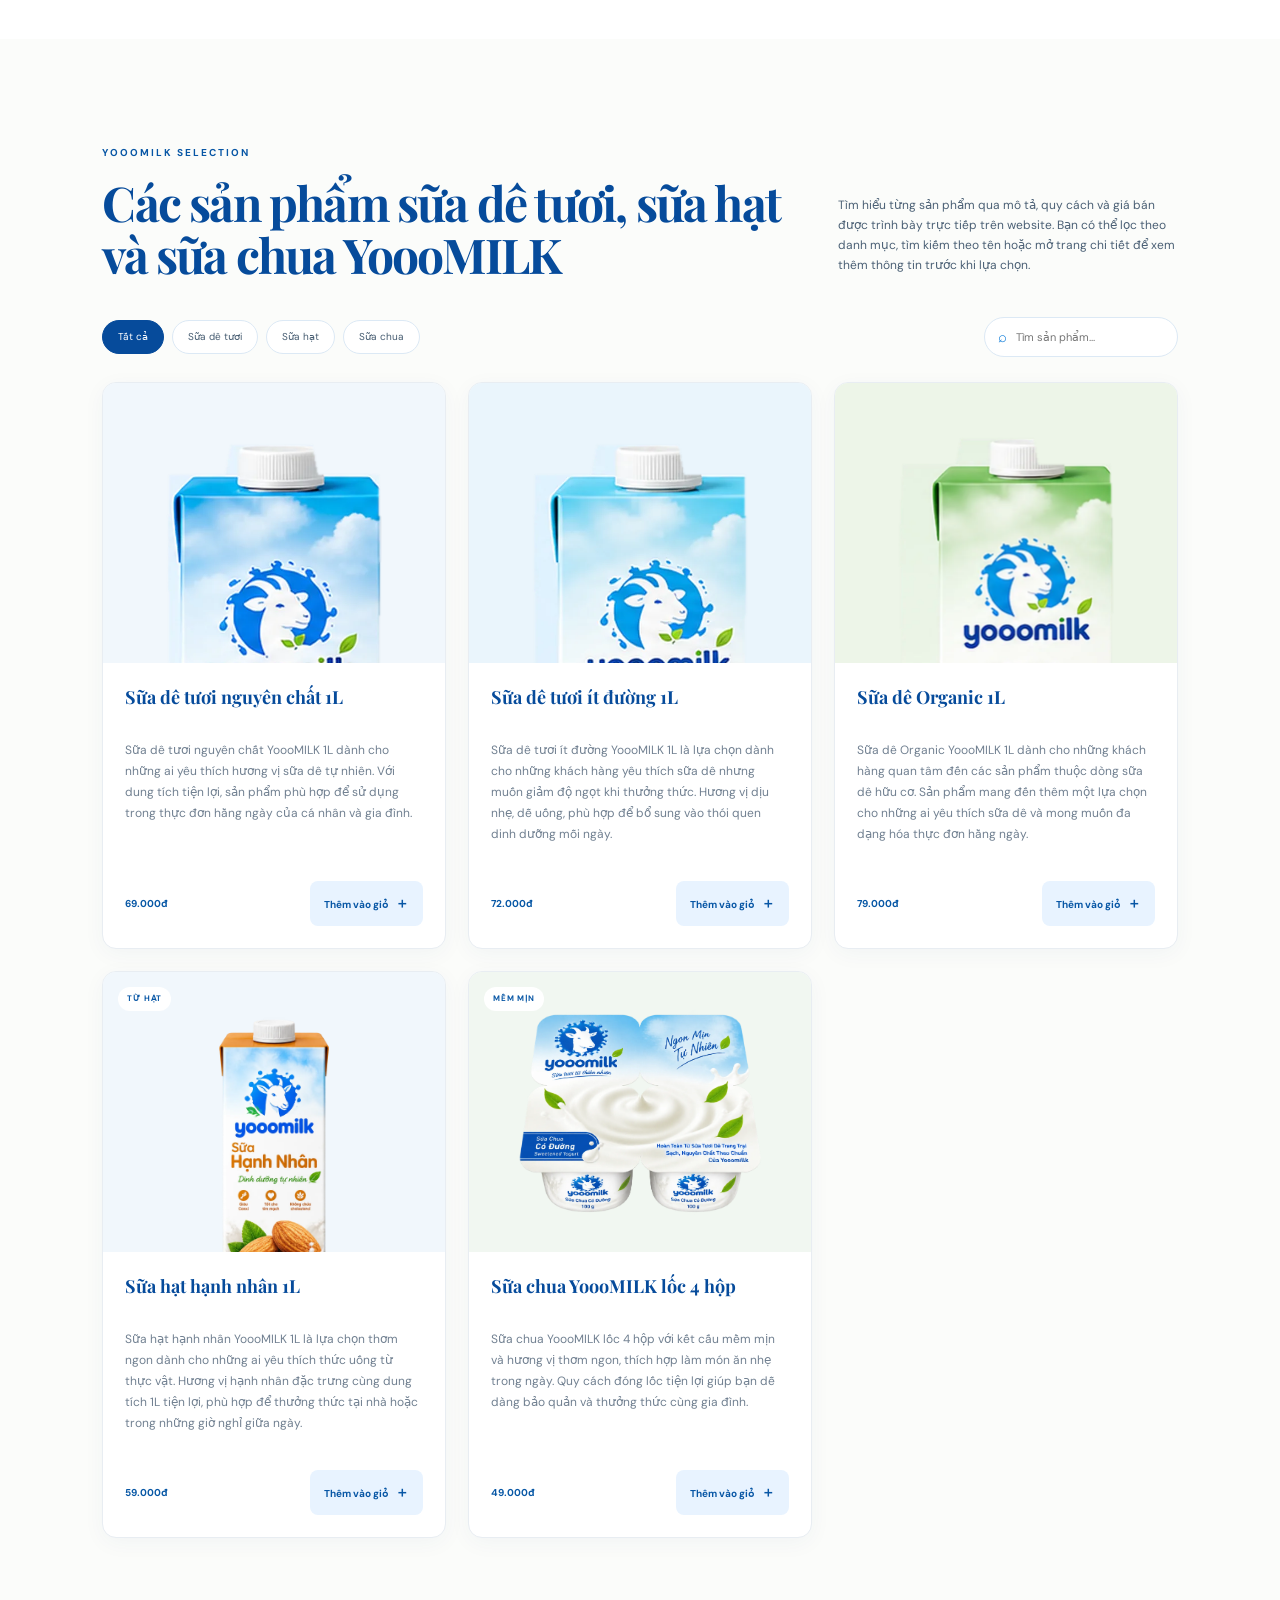
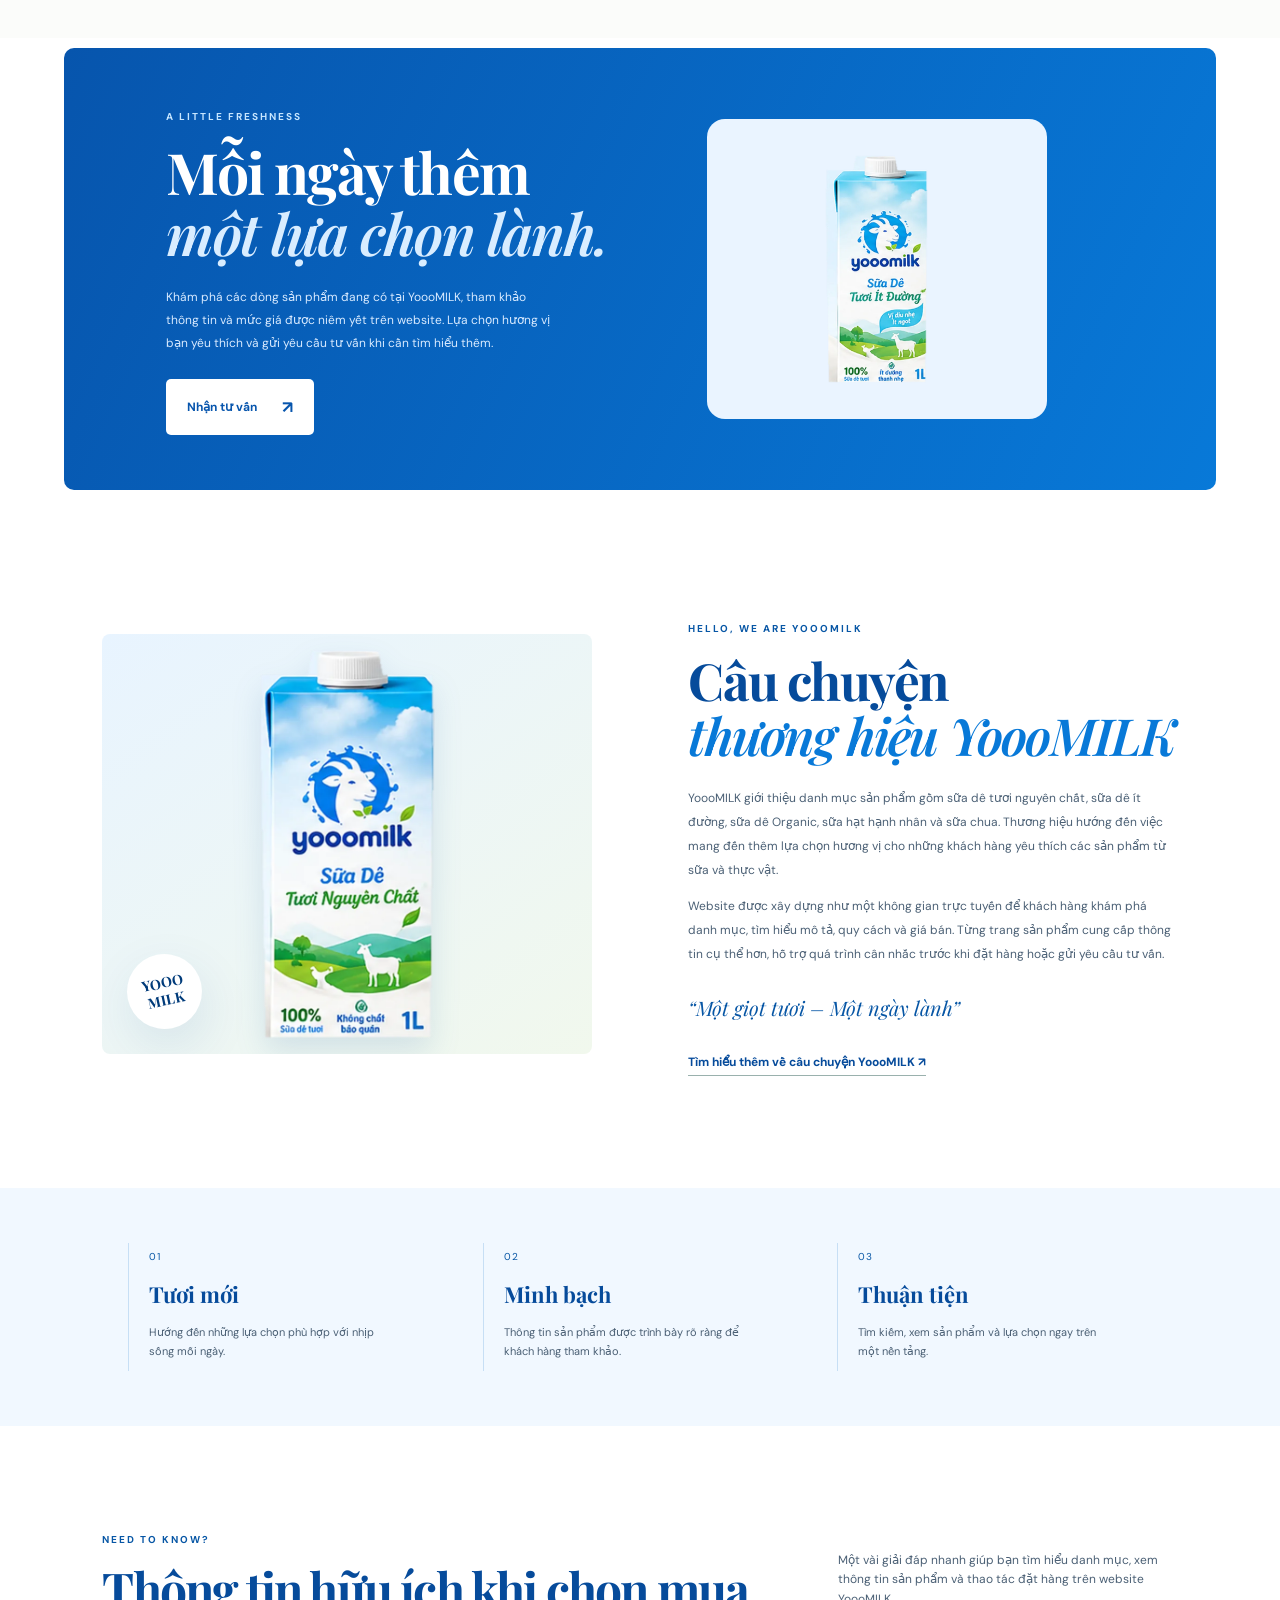
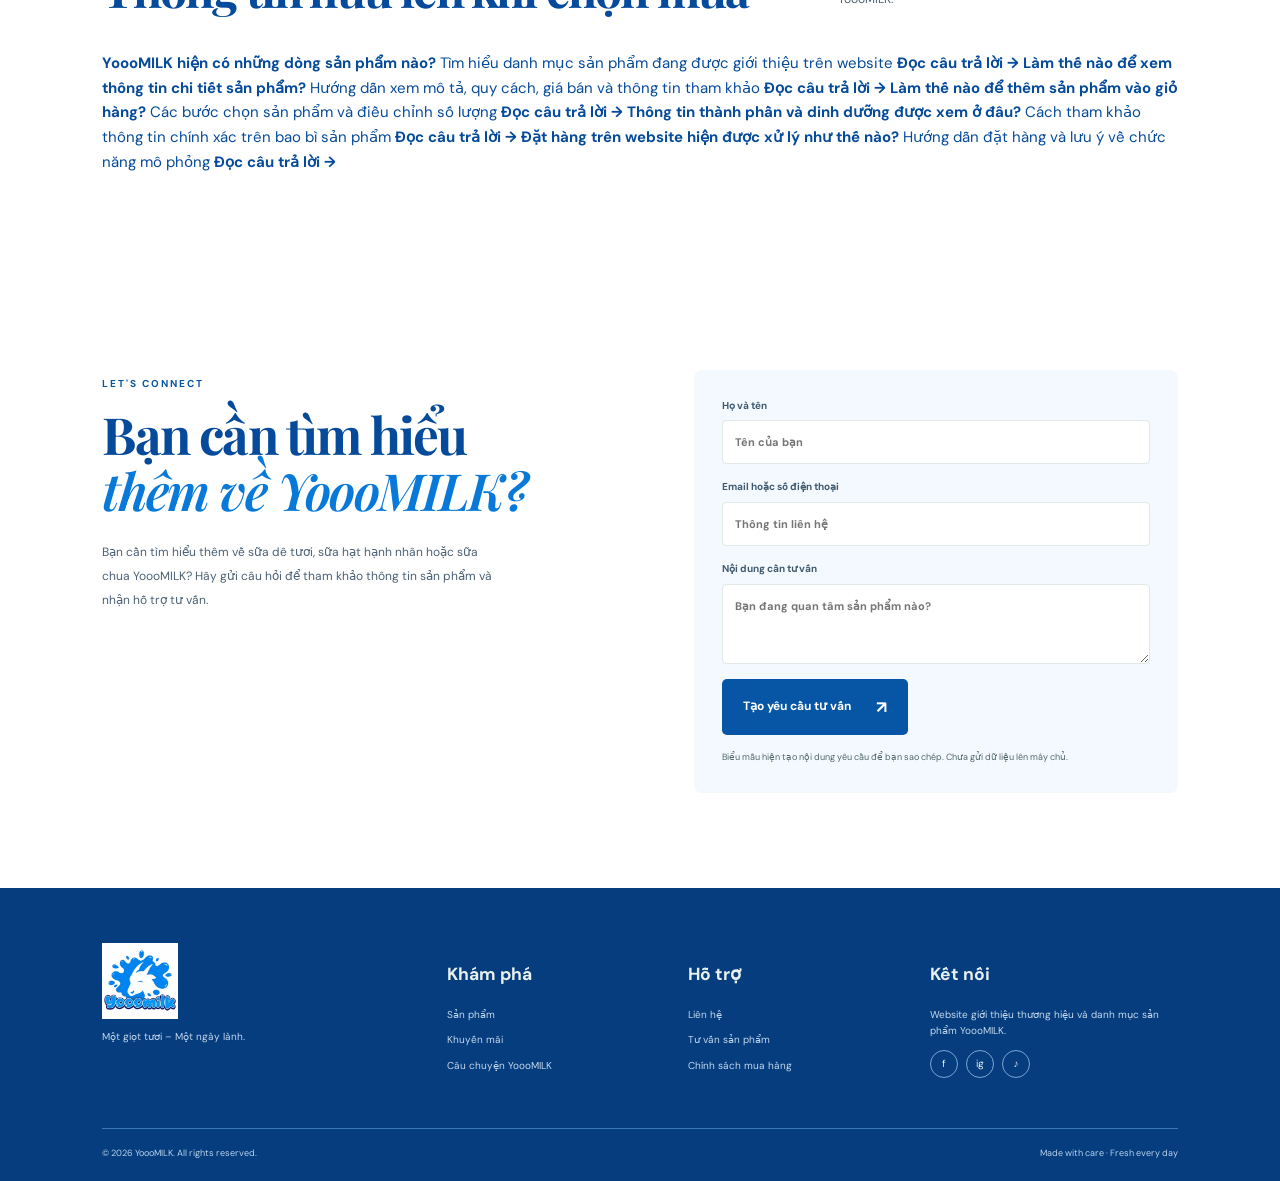
==== commit f88f54af: "Add files via upload" ====
--- a/index.html
+++ b/index.html
@@ -68,7 +68,7 @@
       <a href="#products">Sản phẩm</a>
         
       <a href="#promotion">Khám phá</a>
-      <a href="#faq">Câu hỏi thường gặp</a>
+      <a href="faq.html">Câu hỏi thường gặp</a>
       <a href="story.html">Câu chuyện YoooMILK</a>
       <a href="#contact">Liên hệ</a>
     </nav>
@@ -377,26 +377,26 @@
         <p>Một vài giải đáp nhanh giúp bạn tìm hiểu danh mục, xem thông tin sản phẩm và thao tác đặt hàng trên website YoooMILK.</p>
       </div>
       <div class="faq-list">
-        <details>
-          <summary>YoooMILK hiện có những dòng sản phẩm nào?</summary>
-          <p>Website đang giới thiệu 5 sản phẩm: sữa dê tươi nguyên chất, sữa dê tươi ít đường, sữa dê Organic, sữa hạt hạnh nhân và sữa chua YoooMILK.</p>
-        </details>
-        <details>
-          <summary>Làm thế nào để xem thông tin chi tiết sản phẩm?</summary>
-          <p>Bạn có thể chọn hình ảnh hoặc tên sản phẩm tại danh mục để mở trang chi tiết. Tại đó, website trình bày mô tả, quy cách, giá bán và các thông tin tham khảo liên quan.</p>
-        </details>
-        <details>
-          <summary>Làm thế nào để thêm sản phẩm vào giỏ hàng?</summary>
-          <p>Chọn nút “Thêm vào giỏ” tại sản phẩm hoặc truy cập trang chi tiết để điều chỉnh số lượng trước khi thêm. Giỏ hàng được lưu trên trình duyệt của thiết bị đang sử dụng.</p>
-        </details>
-        <details>
-          <summary>Thông tin thành phần và dinh dưỡng được xem ở đâu?</summary>
-          <p>Hãy ưu tiên đối chiếu thành phần, giá trị dinh dưỡng, hướng dẫn bảo quản và thông tin chứng nhận với nhãn bao bì hoặc tài liệu công bố chính thức của sản phẩm.</p>
-        </details>
-        <details>
-          <summary>Đặt hàng trên website hiện được xử lý như thế nào?</summary>
-          <p>Website hiện hỗ trợ thao tác đặt hàng mô phỏng và tạo nội dung xác nhận trên trình duyệt. Đơn hàng chưa được gửi đến hệ thống quản lý bán hàng hoặc cổng thanh toán trực tuyến.</p>
-        </details>
+        <a class="faq-home-link" href="faq.html#faq-products">
+          <strong>YoooMILK hiện có những dòng sản phẩm nào?</strong>
+          <span>Tìm hiểu danh mục sản phẩm đang được giới thiệu trên website <b>Đọc câu trả lời →</b></span>
+        </a>
+        <a class="faq-home-link" href="faq.html#faq-details">
+          <strong>Làm thế nào để xem thông tin chi tiết sản phẩm?</strong>
+          <span>Hướng dẫn xem mô tả, quy cách, giá bán và thông tin tham khảo <b>Đọc câu trả lời →</b></span>
+        </a>
+        <a class="faq-home-link" href="faq.html#faq-cart">
+          <strong>Làm thế nào để thêm sản phẩm vào giỏ hàng?</strong>
+          <span>Các bước chọn sản phẩm và điều chỉnh số lượng <b>Đọc câu trả lời →</b></span>
+        </a>
+        <a class="faq-home-link" href="faq.html#faq-ingredients">
+          <strong>Thông tin thành phần và dinh dưỡng được xem ở đâu?</strong>
+          <span>Cách tham khảo thông tin chính xác trên bao bì sản phẩm <b>Đọc câu trả lời →</b></span>
+        </a>
+        <a class="faq-home-link" href="faq.html#faq-order">
+          <strong>Đặt hàng trên website hiện được xử lý như thế nào?</strong>
+          <span>Hướng dẫn đặt hàng và lưu ý về chức năng mô phỏng <b>Đọc câu trả lời →</b></span>
+        </a>
       </div>
     </section>
 
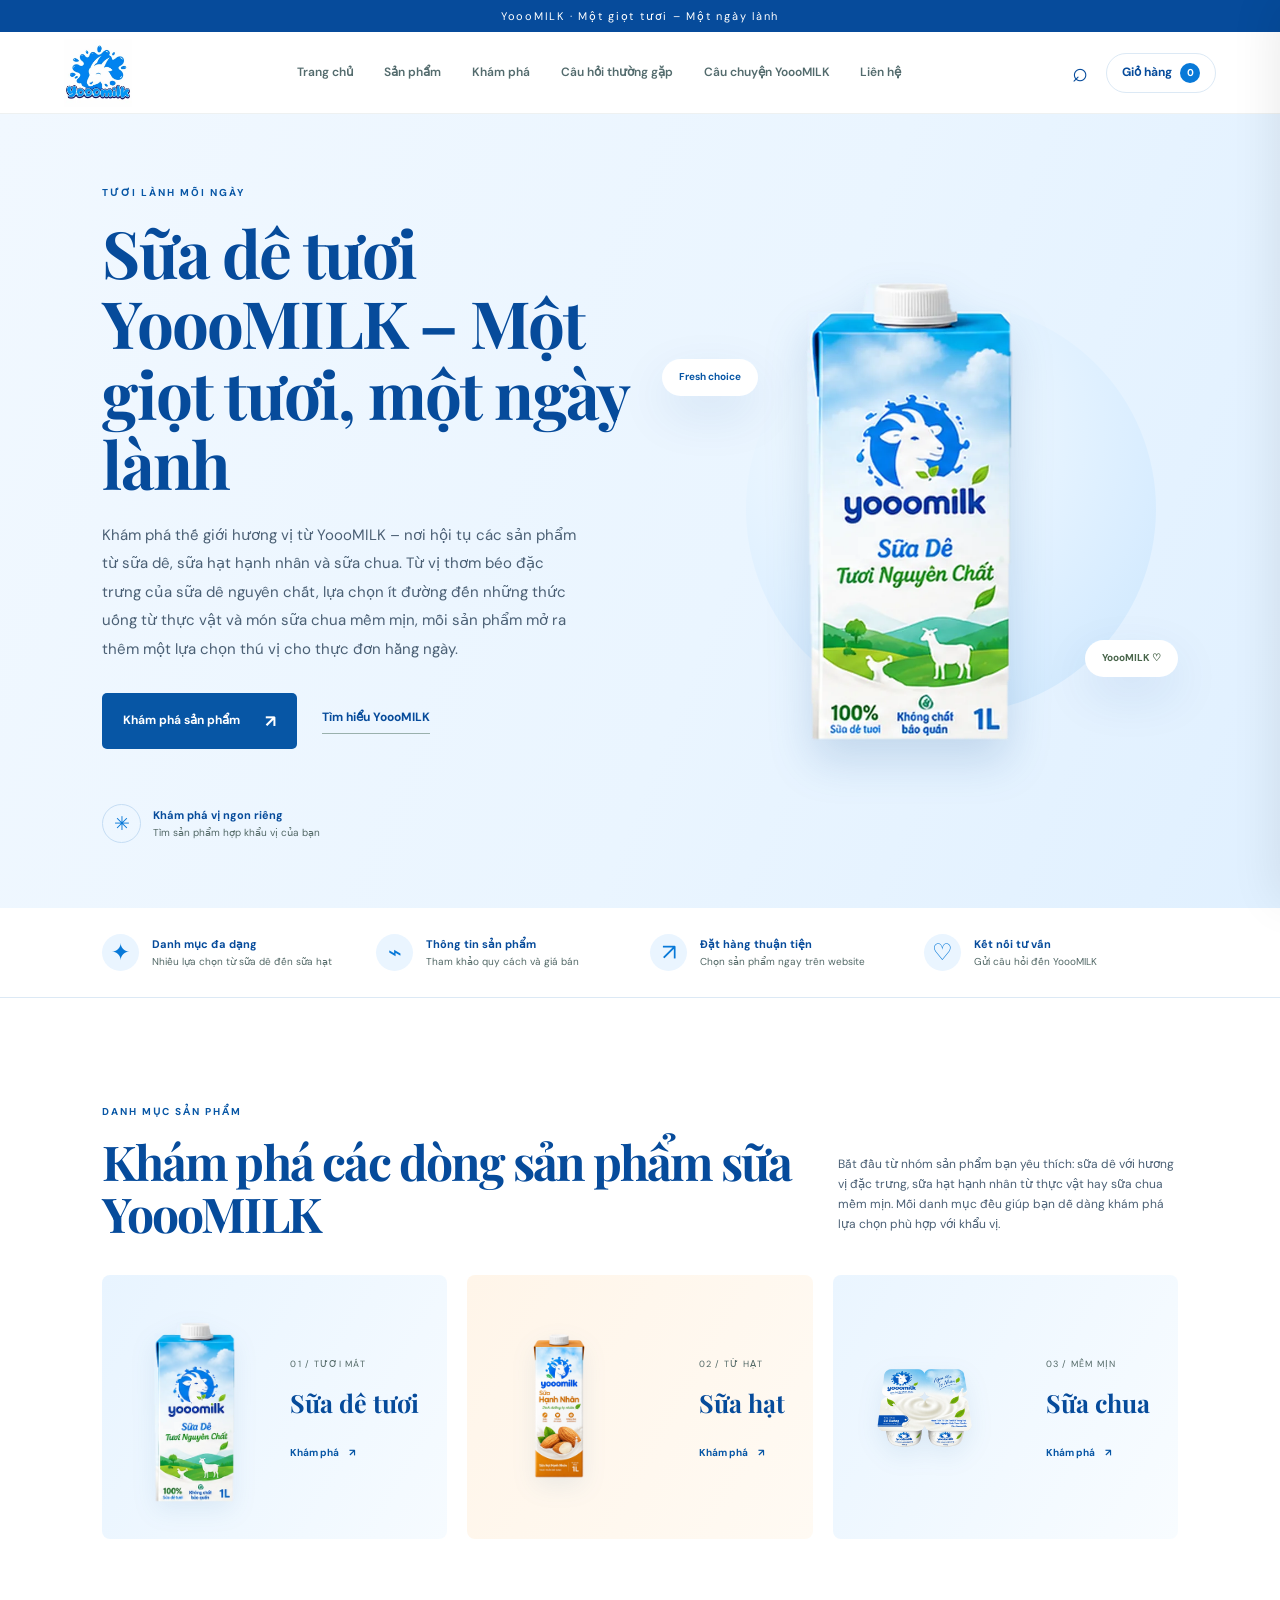
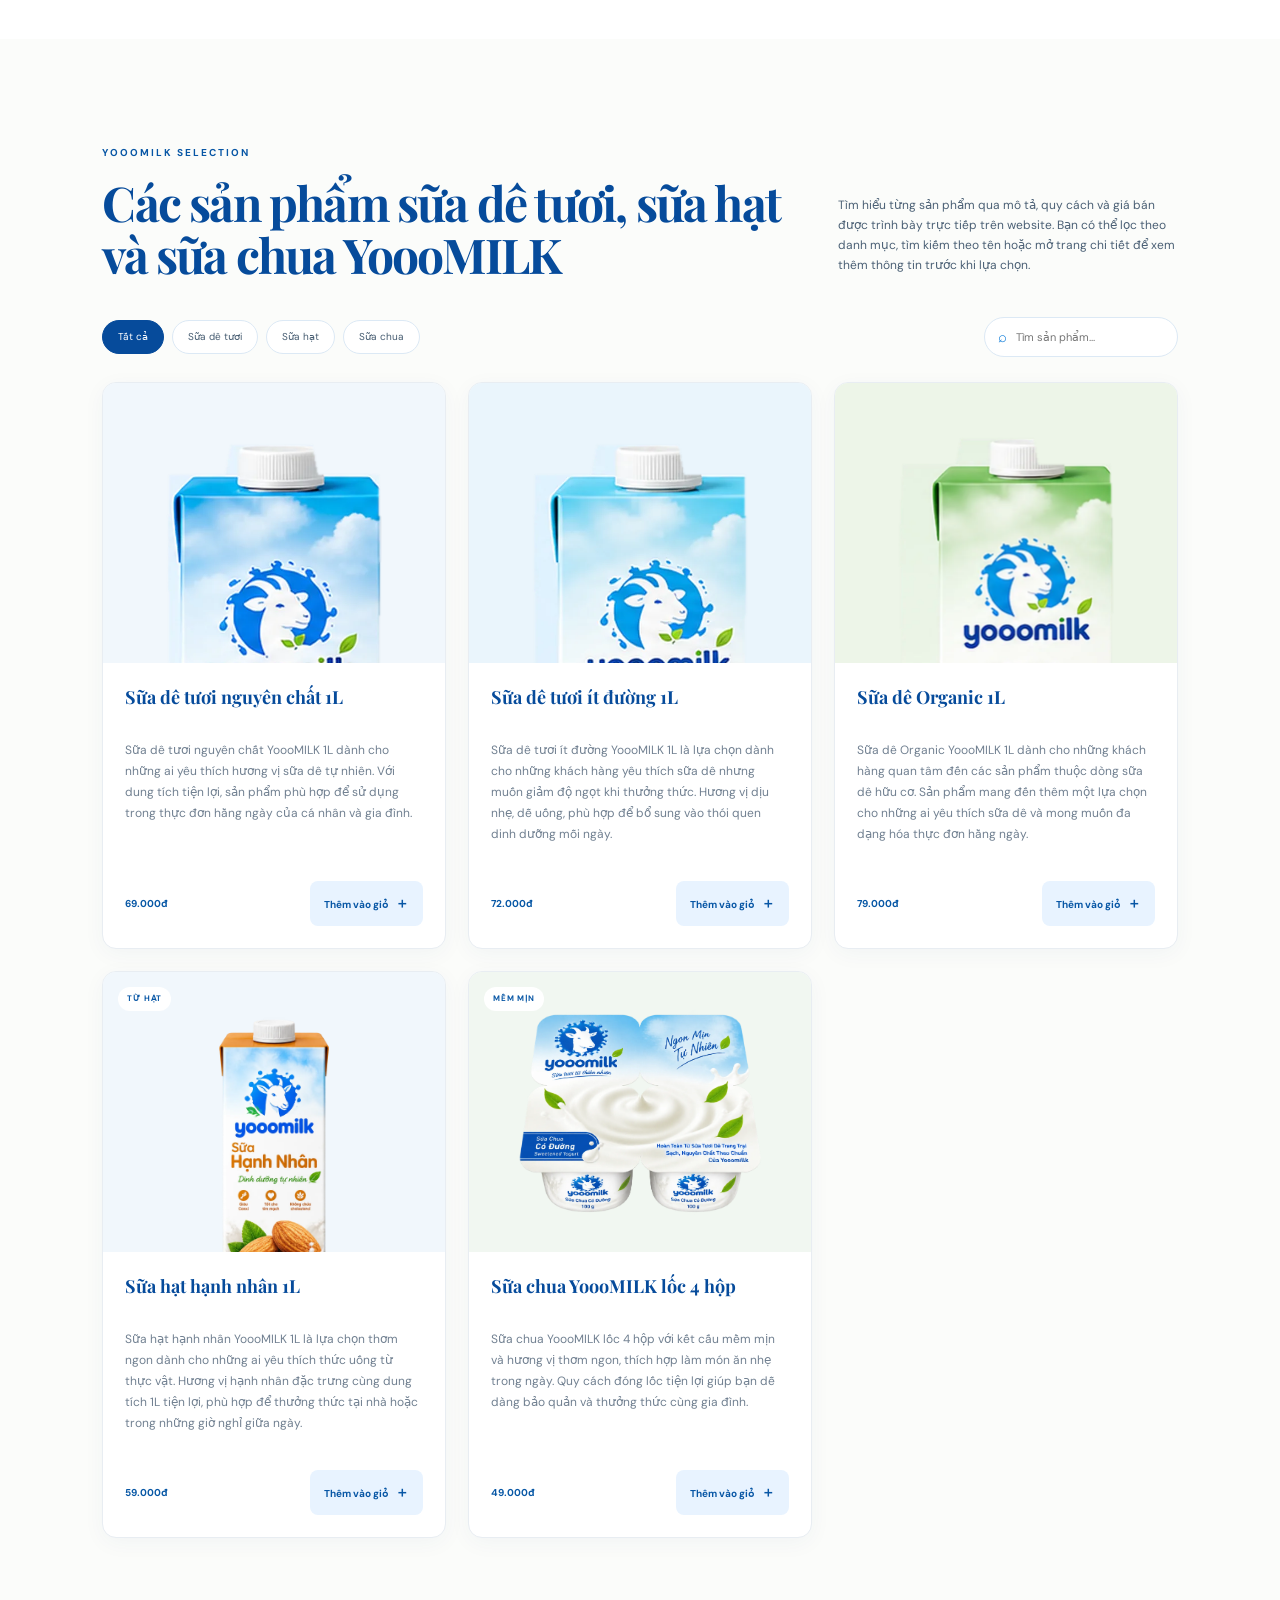
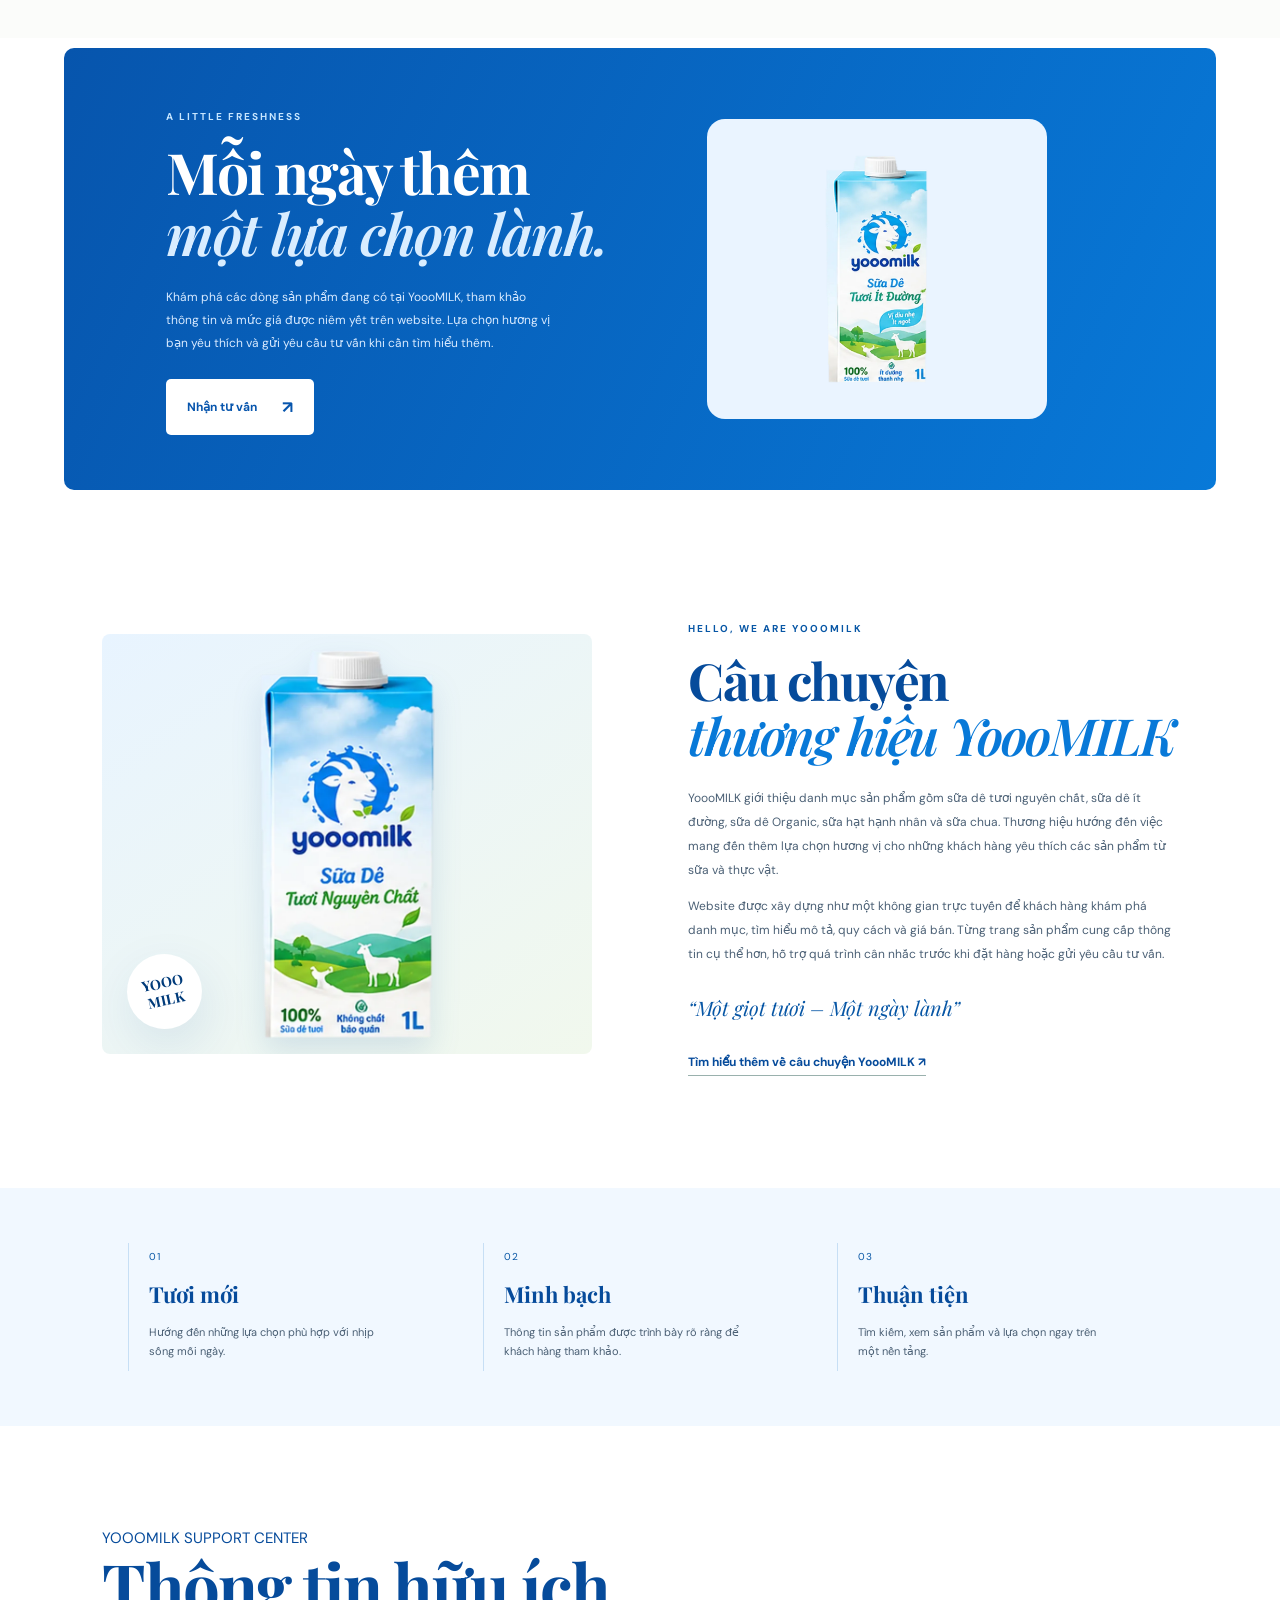
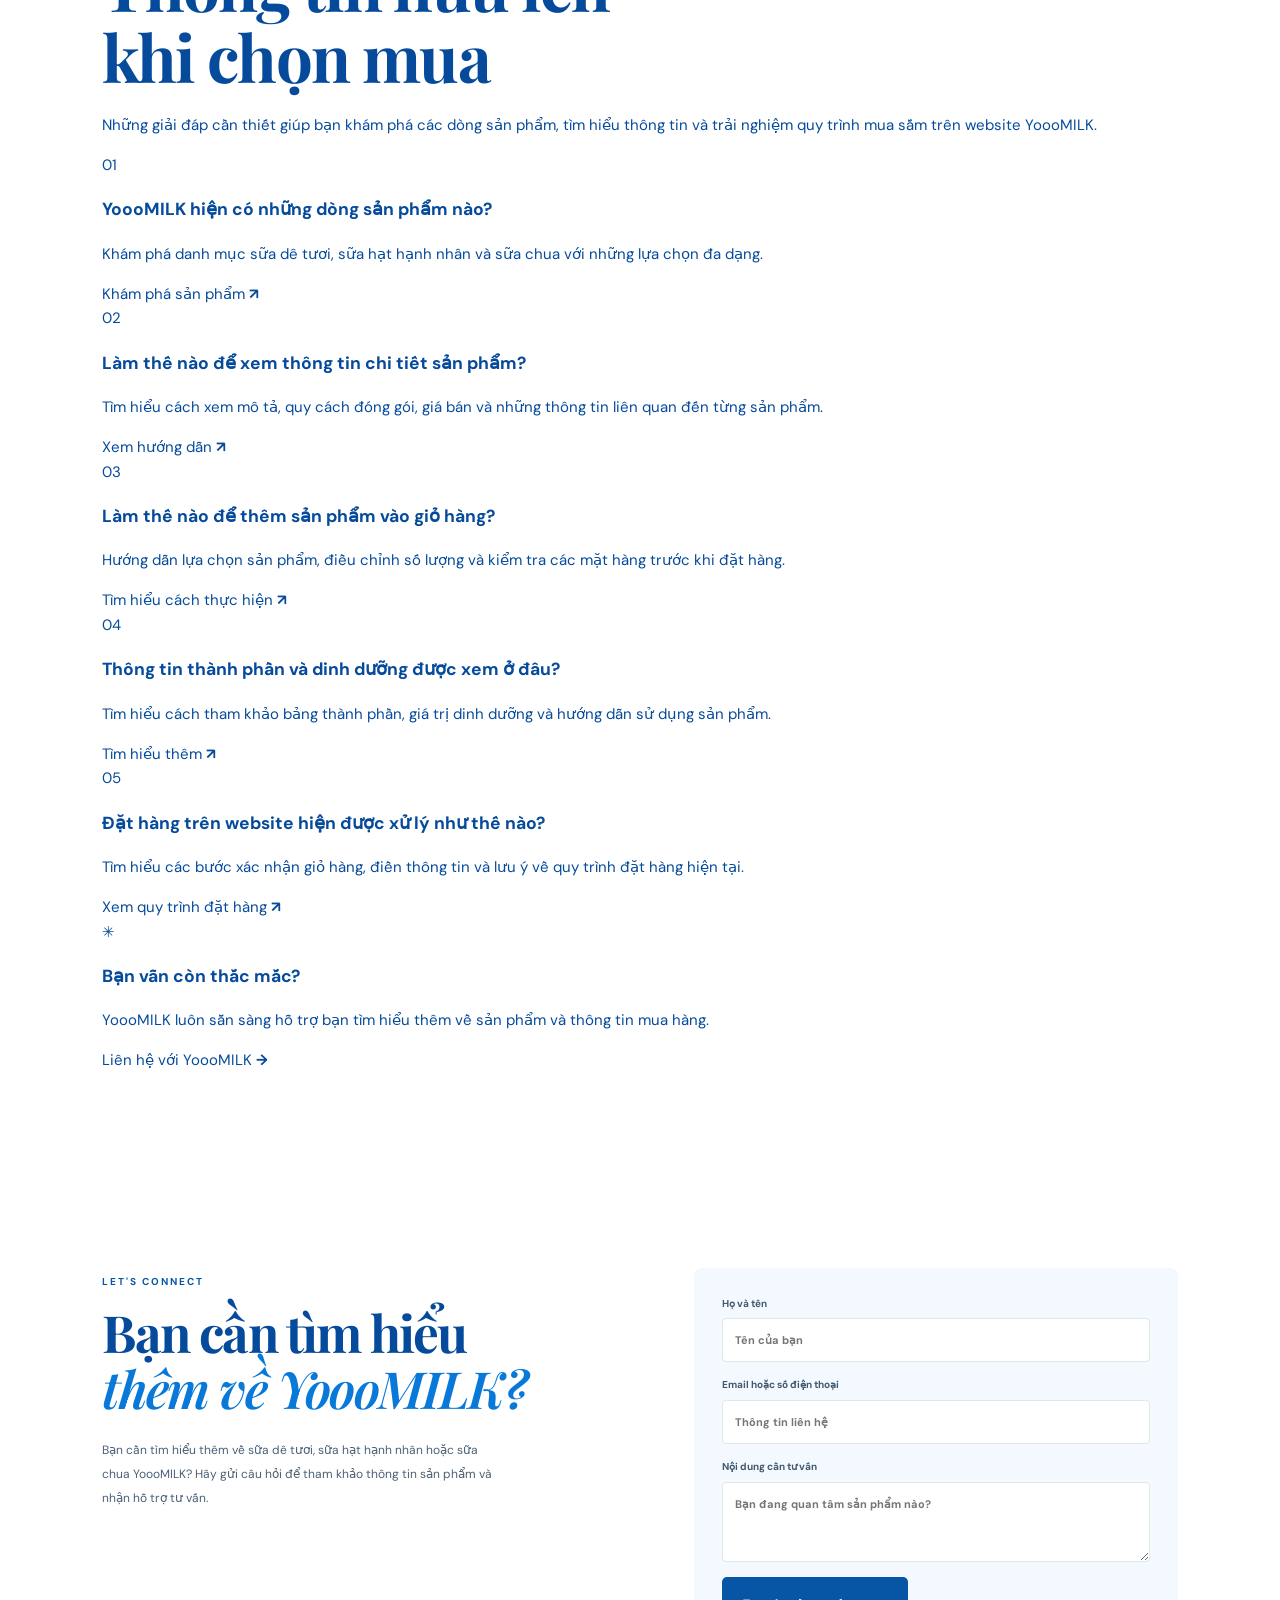
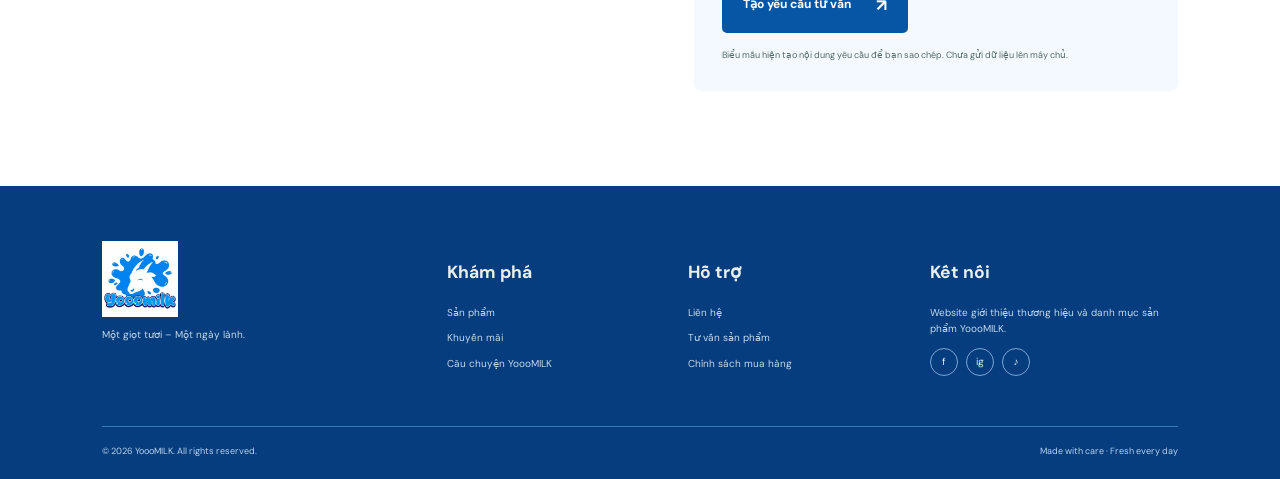
==== commit 2f088896: "Update index.html" ====
--- a/index.html
+++ b/index.html
@@ -367,38 +367,99 @@
       </div>
     </section>
 
-    <!-- CÂU HỎI THƯỜNG GẶP -->
-    <section class="section faq-section" id="faq">
-      <div class="section-heading">
-        <div>
-          <span class="eyebrow">NEED TO KNOW?</span>
-          <h2>Thông tin hữu ích khi chọn mua</h2>
-        </div>
-        <p>Một vài giải đáp nhanh giúp bạn tìm hiểu danh mục, xem thông tin sản phẩm và thao tác đặt hàng trên website YoooMILK.</p>
-      </div>
-      <div class="faq-list">
-        <a class="faq-home-link" href="faq.html#faq-products">
-          <strong>YoooMILK hiện có những dòng sản phẩm nào?</strong>
-          <span>Tìm hiểu danh mục sản phẩm đang được giới thiệu trên website <b>Đọc câu trả lời →</b></span>
-        </a>
-        <a class="faq-home-link" href="faq.html#faq-details">
-          <strong>Làm thế nào để xem thông tin chi tiết sản phẩm?</strong>
-          <span>Hướng dẫn xem mô tả, quy cách, giá bán và thông tin tham khảo <b>Đọc câu trả lời →</b></span>
-        </a>
-        <a class="faq-home-link" href="faq.html#faq-cart">
-          <strong>Làm thế nào để thêm sản phẩm vào giỏ hàng?</strong>
-          <span>Các bước chọn sản phẩm và điều chỉnh số lượng <b>Đọc câu trả lời →</b></span>
-        </a>
-        <a class="faq-home-link" href="faq.html#faq-ingredients">
-          <strong>Thông tin thành phần và dinh dưỡng được xem ở đâu?</strong>
-          <span>Cách tham khảo thông tin chính xác trên bao bì sản phẩm <b>Đọc câu trả lời →</b></span>
-        </a>
-        <a class="faq-home-link" href="faq.html#faq-order">
-          <strong>Đặt hàng trên website hiện được xử lý như thế nào?</strong>
-          <span>Hướng dẫn đặt hàng và lưu ý về chức năng mô phỏng <b>Đọc câu trả lời →</b></span>
-        </a>
-      </div>
-    </section>
+    
+<!-- CÂU HỎI THƯỜNG GẶP -->
+<section class="section faq-section" id="faq">
+  <div class="faq-container">
+
+    <div class="faq-heading">
+      <div class="faq-heading-main">
+        <span class="faq-eyebrow">YOOOMILK SUPPORT CENTER</span>
+        <h2>Thông tin hữu ích<br>khi chọn mua</h2>
+      </div>
+
+      <p class="faq-intro">
+        Những giải đáp cần thiết giúp bạn khám phá các dòng sản phẩm,
+        tìm hiểu thông tin và trải nghiệm quy trình mua sắm trên website YoooMILK.
+      </p>
+    </div>
+
+    <div class="faq-card-grid">
+
+      <a href="faq.html#faq-products" class="faq-card">
+        <span class="faq-number">01</span>
+        <div class="faq-card-content">
+          <h3>YoooMILK hiện có những dòng sản phẩm nào?</h3>
+          <p>
+            Khám phá danh mục sữa dê tươi, sữa hạt hạnh nhân
+            và sữa chua với những lựa chọn đa dạng.
+          </p>
+          <span class="faq-read">Khám phá sản phẩm <b>↗</b></span>
+        </div>
+      </a>
+
+      <a href="faq.html#faq-details" class="faq-card">
+        <span class="faq-number">02</span>
+        <div class="faq-card-content">
+          <h3>Làm thế nào để xem thông tin chi tiết sản phẩm?</h3>
+          <p>
+            Tìm hiểu cách xem mô tả, quy cách đóng gói,
+            giá bán và những thông tin liên quan đến từng sản phẩm.
+          </p>
+          <span class="faq-read">Xem hướng dẫn <b>↗</b></span>
+        </div>
+      </a>
+
+      <a href="faq.html#faq-cart" class="faq-card">
+        <span class="faq-number">03</span>
+        <div class="faq-card-content">
+          <h3>Làm thế nào để thêm sản phẩm vào giỏ hàng?</h3>
+          <p>
+            Hướng dẫn lựa chọn sản phẩm, điều chỉnh số lượng
+            và kiểm tra các mặt hàng trước khi đặt hàng.
+          </p>
+          <span class="faq-read">Tìm hiểu cách thực hiện <b>↗</b></span>
+        </div>
+      </a>
+
+      <a href="faq.html#faq-ingredients" class="faq-card">
+        <span class="faq-number">04</span>
+        <div class="faq-card-content">
+          <h3>Thông tin thành phần và dinh dưỡng được xem ở đâu?</h3>
+          <p>
+            Tìm hiểu cách tham khảo bảng thành phần,
+            giá trị dinh dưỡng và hướng dẫn sử dụng sản phẩm.
+          </p>
+          <span class="faq-read">Tìm hiểu thêm <b>↗</b></span>
+        </div>
+      </a>
+
+      <a href="faq.html#faq-order" class="faq-card">
+        <span class="faq-number">05</span>
+        <div class="faq-card-content">
+          <h3>Đặt hàng trên website hiện được xử lý như thế nào?</h3>
+          <p>
+            Tìm hiểu các bước xác nhận giỏ hàng,
+            điền thông tin và lưu ý về quy trình đặt hàng hiện tại.
+          </p>
+          <span class="faq-read">Xem quy trình đặt hàng <b>↗</b></span>
+        </div>
+      </a>
+
+      <div class="faq-contact-card">
+        <span class="faq-contact-icon">✳</span>
+        <h3>Bạn vẫn còn thắc mắc?</h3>
+        <p>
+          YoooMILK luôn sẵn sàng hỗ trợ bạn tìm hiểu
+          thêm về sản phẩm và thông tin mua hàng.
+        </p>
+        <a href="#contact">Liên hệ với YoooMILK <b>→</b></a>
+      </div>
+
+    </div>
+  </div>
+</section>
+
 
     <!-- LIÊN HỆ -->
     <section class="contact-section" id="contact">
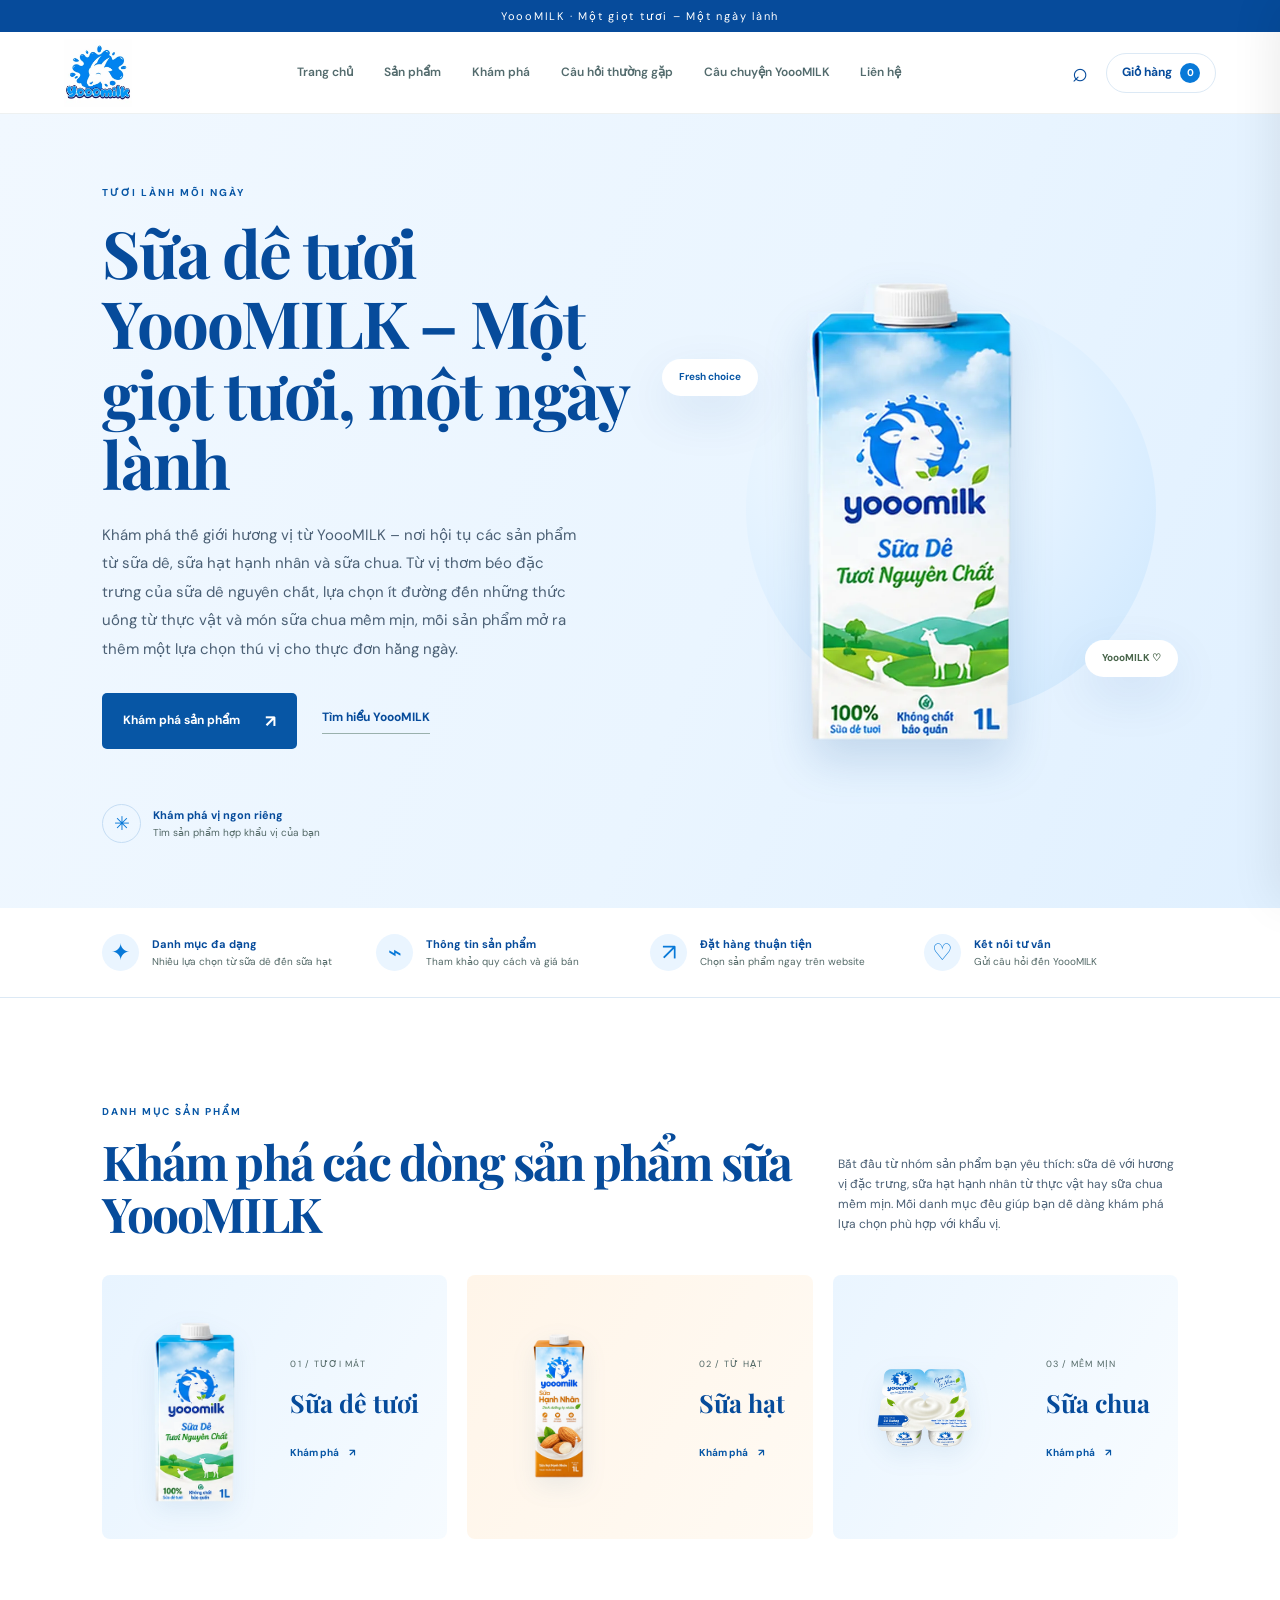
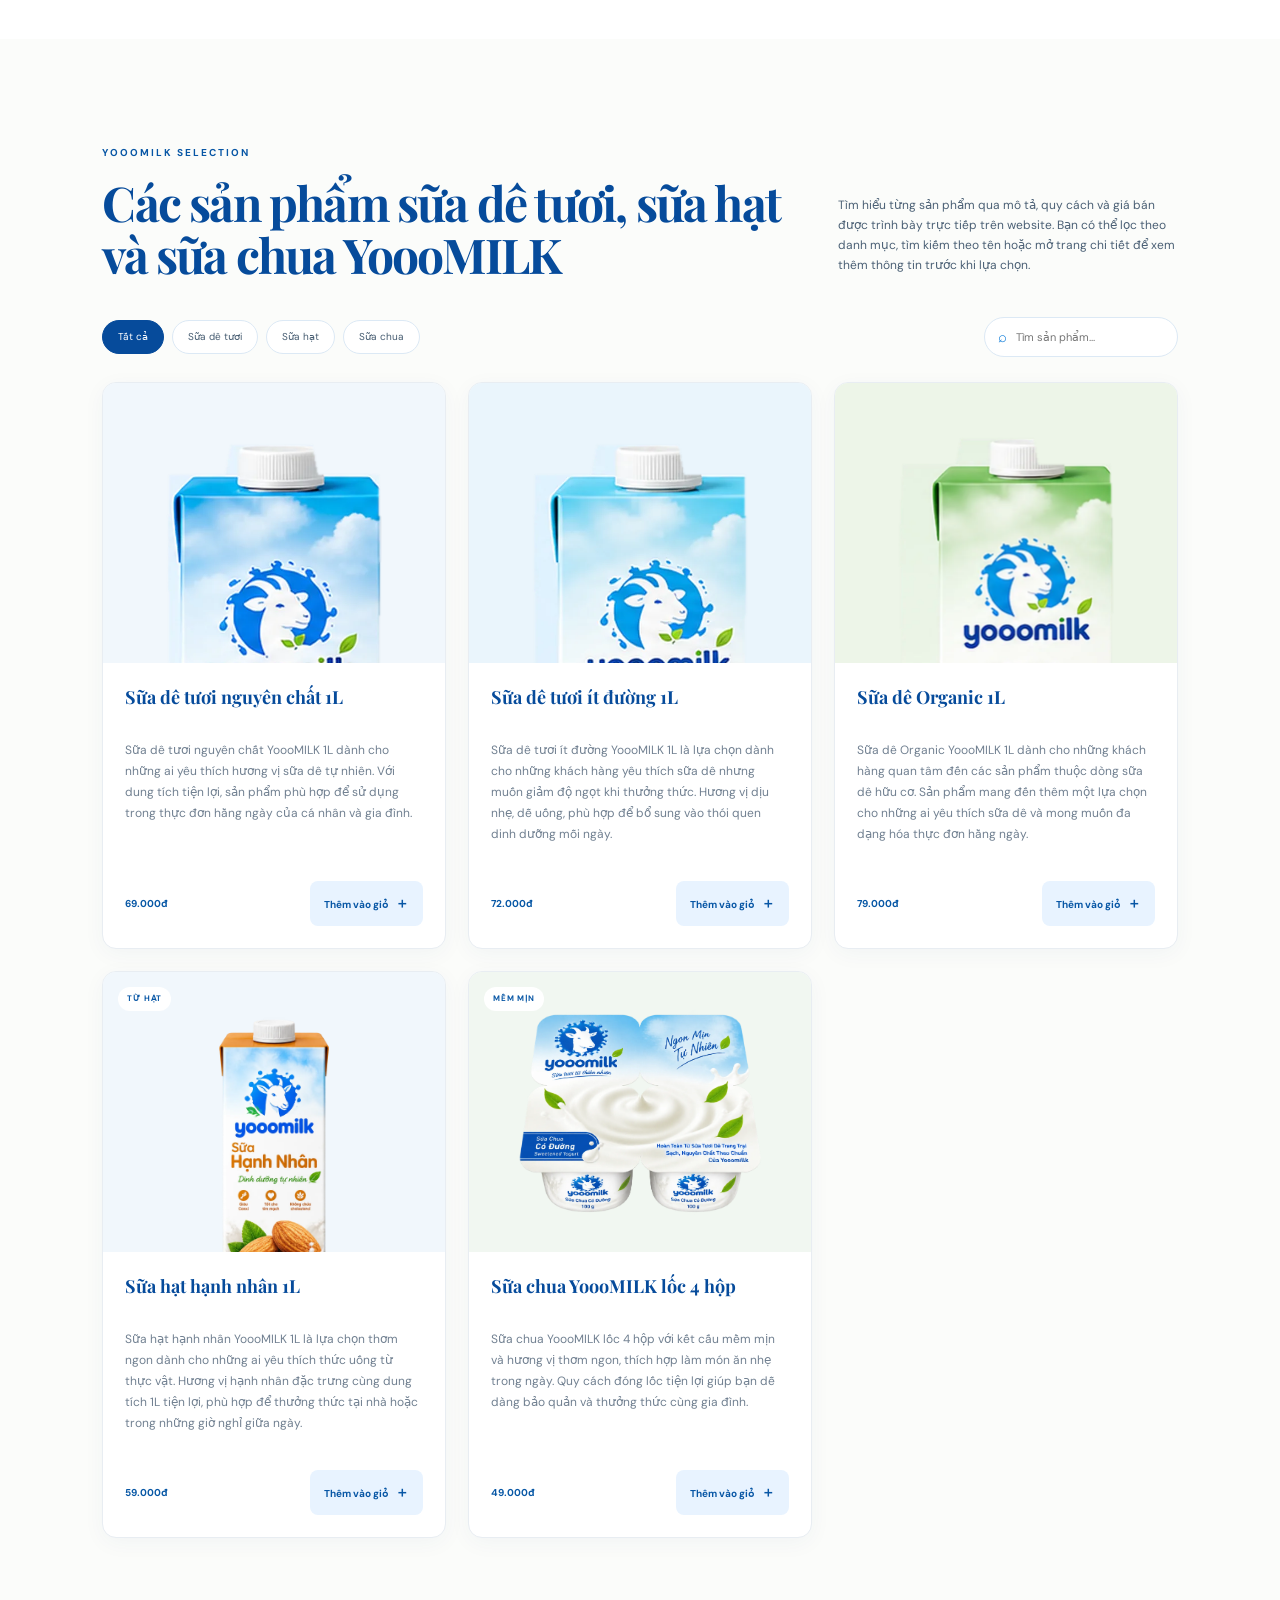
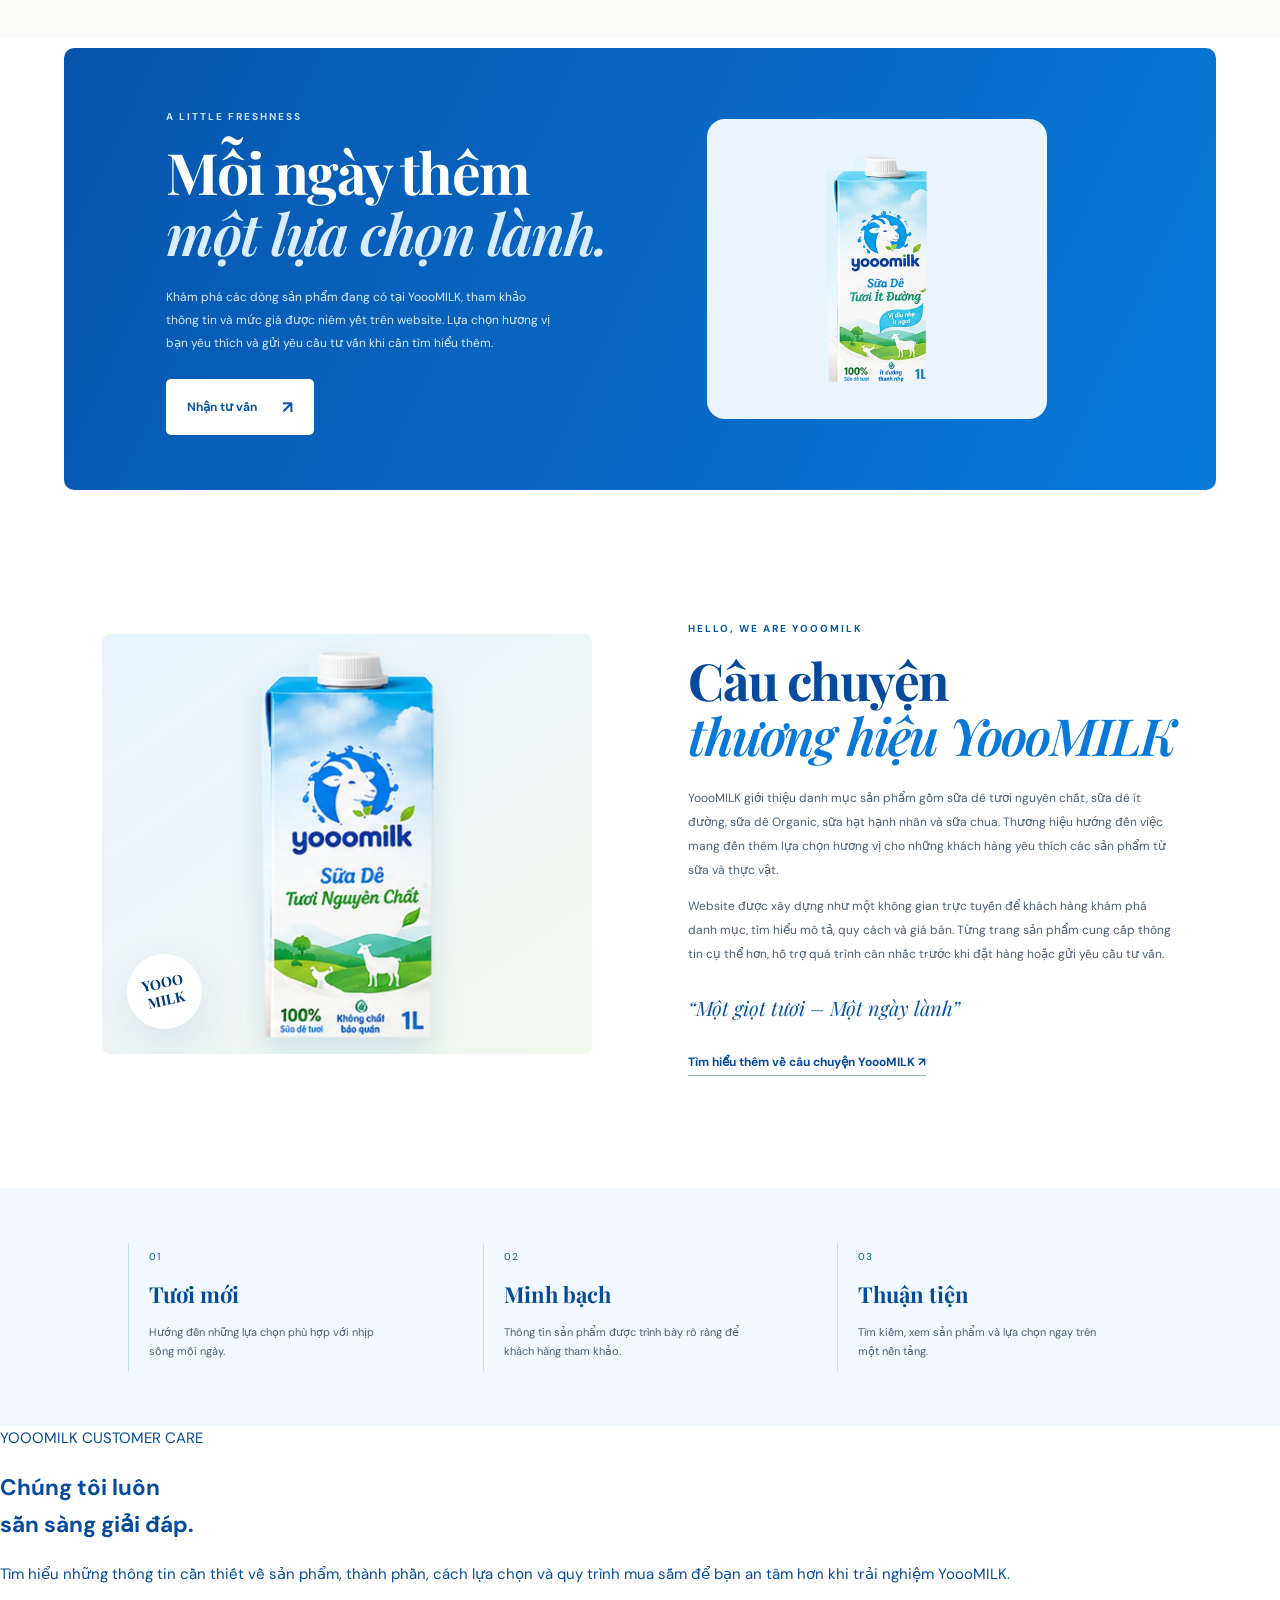
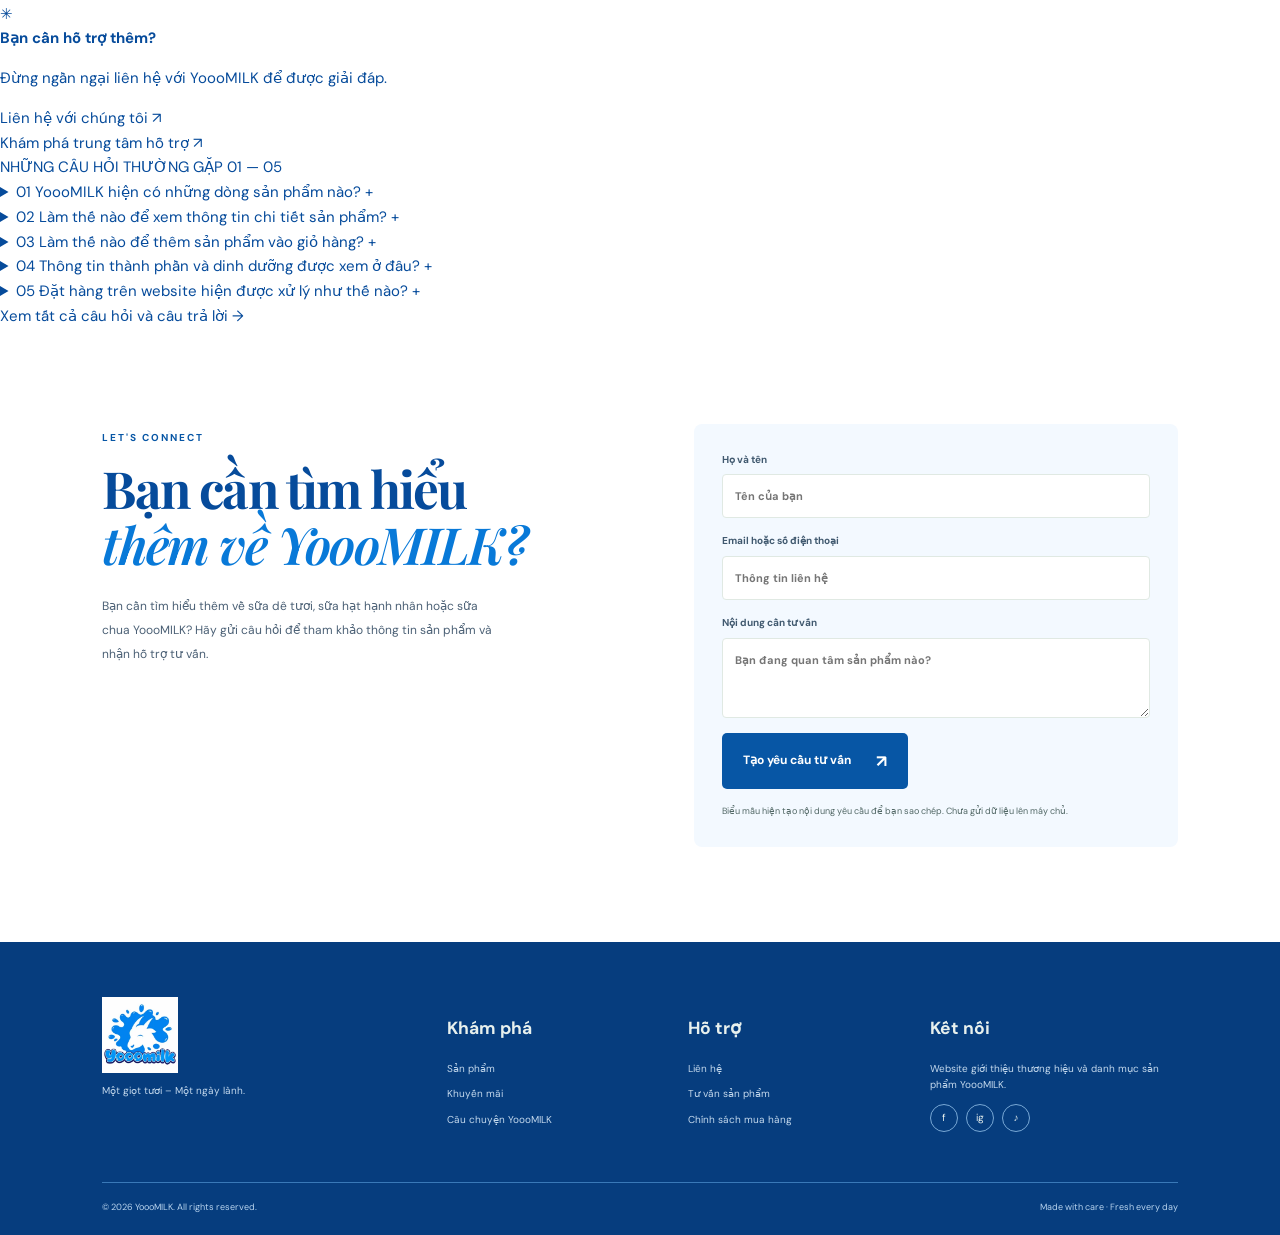
==== commit 6ed1cbd2: "Update index.html" ====
--- a/index.html
+++ b/index.html
@@ -369,98 +369,157 @@
 
     
 <!-- CÂU HỎI THƯỜNG GẶP -->
-<section class="section faq-section" id="faq">
-  <div class="faq-container">
-
-    <div class="faq-heading">
-      <div class="faq-heading-main">
-        <span class="faq-eyebrow">YOOOMILK SUPPORT CENTER</span>
-        <h2>Thông tin hữu ích<br>khi chọn mua</h2>
-      </div>
-
-      <p class="faq-intro">
-        Những giải đáp cần thiết giúp bạn khám phá các dòng sản phẩm,
-        tìm hiểu thông tin và trải nghiệm quy trình mua sắm trên website YoooMILK.
+<section class="faq-modern" id="faq">
+  <div class="faq-modern-container">
+
+    <!-- CỘT GIỚI THIỆU -->
+    <div class="faq-modern-intro">
+      <span class="faq-label">YOOOMILK CUSTOMER CARE</span>
+
+      <h2>
+        Chúng tôi luôn<br>
+        sẵn sàng giải đáp.
+      </h2>
+
+      <p class="faq-intro-text">
+        Tìm hiểu những thông tin cần thiết về sản phẩm,
+        thành phần, cách lựa chọn và quy trình mua sắm
+        để bạn an tâm hơn khi trải nghiệm YoooMILK.
       </p>
-    </div>
-
-    <div class="faq-card-grid">
-
-      <a href="faq.html#faq-products" class="faq-card">
-        <span class="faq-number">01</span>
-        <div class="faq-card-content">
-          <h3>YoooMILK hiện có những dòng sản phẩm nào?</h3>
-          <p>
-            Khám phá danh mục sữa dê tươi, sữa hạt hạnh nhân
-            và sữa chua với những lựa chọn đa dạng.
-          </p>
-          <span class="faq-read">Khám phá sản phẩm <b>↗</b></span>
-        </div>
+
+      <div class="faq-support-note">
+        <span class="faq-support-icon">✳</span>
+        <div>
+          <strong>Bạn cần hỗ trợ thêm?</strong>
+          <p>Đừng ngần ngại liên hệ với YoooMILK để được giải đáp.</p>
+          <a href="#contact">Liên hệ với chúng tôi ↗</a>
+        </div>
+      </div>
+
+      <a href="faq.html" class="faq-all-link">
+        Khám phá trung tâm hỗ trợ
+        <span>↗</span>
       </a>
-
-      <a href="faq.html#faq-details" class="faq-card">
-        <span class="faq-number">02</span>
-        <div class="faq-card-content">
-          <h3>Làm thế nào để xem thông tin chi tiết sản phẩm?</h3>
-          <p>
-            Tìm hiểu cách xem mô tả, quy cách đóng gói,
-            giá bán và những thông tin liên quan đến từng sản phẩm.
-          </p>
-          <span class="faq-read">Xem hướng dẫn <b>↗</b></span>
-        </div>
+    </div>
+
+    <!-- CỘT CÂU HỎI -->
+    <div class="faq-modern-content">
+
+      <div class="faq-topline">
+        <span>NHỮNG CÂU HỎI THƯỜNG GẶP</span>
+        <span>01 — 05</span>
+      </div>
+
+      <div class="faq-accordion">
+
+        <details class="faq-modern-item">
+          <summary>
+            <span class="faq-index">01</span>
+            <span class="faq-question">
+              YoooMILK hiện có những dòng sản phẩm nào?
+            </span>
+            <span class="faq-toggle">+</span>
+          </summary>
+          <div class="faq-answer">
+            <p>
+              YoooMILK giới thiệu các lựa chọn gồm sữa dê tươi
+              nguyên chất, sữa dê tươi ít đường, sữa dê Organic,
+              sữa hạt hạnh nhân và sữa chua. Mỗi dòng sản phẩm
+              mang đến một lựa chọn khác nhau, đáp ứng nhu cầu
+              tìm hiểu và sử dụng đa dạng của khách hàng.
+            </p>
+            <a href="faq.html#faq-products">Xem thông tin sản phẩm ↗</a>
+          </div>
+        </details>
+
+        <details class="faq-modern-item">
+          <summary>
+            <span class="faq-index">02</span>
+            <span class="faq-question">
+              Làm thế nào để xem thông tin chi tiết sản phẩm?
+            </span>
+            <span class="faq-toggle">+</span>
+          </summary>
+          <div class="faq-answer">
+            <p>
+              Bạn có thể truy cập danh mục sản phẩm trên website,
+              lựa chọn mặt hàng muốn tìm hiểu và nhấn vào sản phẩm
+              để mở trang thông tin chi tiết. Tại đây, bạn có thể
+              tham khảo mô tả, quy cách đóng gói, giá bán và các
+              thông tin được công bố cho từng sản phẩm.
+            </p>
+            <a href="faq.html#faq-details">Xem hướng dẫn chi tiết ↗</a>
+          </div>
+        </details>
+
+        <details class="faq-modern-item">
+          <summary>
+            <span class="faq-index">03</span>
+            <span class="faq-question">
+              Làm thế nào để thêm sản phẩm vào giỏ hàng?
+            </span>
+            <span class="faq-toggle">+</span>
+          </summary>
+          <div class="faq-answer">
+            <p>
+              Truy cập sản phẩm bạn muốn mua, chọn số lượng phù hợp
+              rồi nhấn nút thêm vào giỏ hàng. Bạn có thể mở giỏ hàng
+              để kiểm tra sản phẩm, điều chỉnh số lượng hoặc xóa
+              những mặt hàng không còn nhu cầu trước khi tiếp tục.
+            </p>
+            <a href="faq.html#faq-cart">Xem hướng dẫn sử dụng giỏ hàng ↗</a>
+          </div>
+        </details>
+
+        <details class="faq-modern-item">
+          <summary>
+            <span class="faq-index">04</span>
+            <span class="faq-question">
+              Thông tin thành phần và dinh dưỡng được xem ở đâu?
+            </span>
+            <span class="faq-toggle">+</span>
+          </summary>
+          <div class="faq-answer">
+            <p>
+              Bạn có thể tham khảo thông tin thành phần, giá trị
+              dinh dưỡng và hướng dẫn sử dụng được công bố trên
+              bao bì sản phẩm hoặc tài liệu chính thức của nhà sản xuất.
+              Hãy kiểm tra kỹ nhãn sản phẩm để lựa chọn phù hợp
+              với nhu cầu cá nhân.
+            </p>
+            <a href="faq.html#faq-ingredients">Tìm hiểu thêm ↗</a>
+          </div>
+        </details>
+
+        <details class="faq-modern-item">
+          <summary>
+            <span class="faq-index">05</span>
+            <span class="faq-question">
+              Đặt hàng trên website hiện được xử lý như thế nào?
+            </span>
+            <span class="faq-toggle">+</span>
+          </summary>
+          <div class="faq-answer">
+            <p>
+              Bạn có thể thêm sản phẩm vào giỏ hàng, kiểm tra
+              thông tin đơn hàng và điền thông tin theo hướng dẫn
+              trên website. Hãy kiểm tra lại số lượng và thông tin
+              liên hệ trước khi gửi yêu cầu đặt hàng.
+            </p>
+            <a href="faq.html#faq-order">Xem quy trình đặt hàng ↗</a>
+          </div>
+        </details>
+
+      </div>
+
+      <a href="faq.html" class="faq-view-all">
+        Xem tất cả câu hỏi và câu trả lời
+        <span>→</span>
       </a>
-
-      <a href="faq.html#faq-cart" class="faq-card">
-        <span class="faq-number">03</span>
-        <div class="faq-card-content">
-          <h3>Làm thế nào để thêm sản phẩm vào giỏ hàng?</h3>
-          <p>
-            Hướng dẫn lựa chọn sản phẩm, điều chỉnh số lượng
-            và kiểm tra các mặt hàng trước khi đặt hàng.
-          </p>
-          <span class="faq-read">Tìm hiểu cách thực hiện <b>↗</b></span>
-        </div>
-      </a>
-
-      <a href="faq.html#faq-ingredients" class="faq-card">
-        <span class="faq-number">04</span>
-        <div class="faq-card-content">
-          <h3>Thông tin thành phần và dinh dưỡng được xem ở đâu?</h3>
-          <p>
-            Tìm hiểu cách tham khảo bảng thành phần,
-            giá trị dinh dưỡng và hướng dẫn sử dụng sản phẩm.
-          </p>
-          <span class="faq-read">Tìm hiểu thêm <b>↗</b></span>
-        </div>
-      </a>
-
-      <a href="faq.html#faq-order" class="faq-card">
-        <span class="faq-number">05</span>
-        <div class="faq-card-content">
-          <h3>Đặt hàng trên website hiện được xử lý như thế nào?</h3>
-          <p>
-            Tìm hiểu các bước xác nhận giỏ hàng,
-            điền thông tin và lưu ý về quy trình đặt hàng hiện tại.
-          </p>
-          <span class="faq-read">Xem quy trình đặt hàng <b>↗</b></span>
-        </div>
-      </a>
-
-      <div class="faq-contact-card">
-        <span class="faq-contact-icon">✳</span>
-        <h3>Bạn vẫn còn thắc mắc?</h3>
-        <p>
-          YoooMILK luôn sẵn sàng hỗ trợ bạn tìm hiểu
-          thêm về sản phẩm và thông tin mua hàng.
-        </p>
-        <a href="#contact">Liên hệ với YoooMILK <b>→</b></a>
-      </div>
 
     </div>
   </div>
 </section>
-
-
     <!-- LIÊN HỆ -->
     <section class="contact-section" id="contact">
       <div>
--- a/css/style.css
+++ b/css/style.css
@@ -634,3 +634,221 @@
         line-height: 1.85;
     }
 }
+
+/* =========================================
+   YOOOMILK - HOMEPAGE FAQ PROFESSIONAL
+========================================= */
+
+#faq.faq-section {
+  background: #f5f9fd;
+  padding: 90px 7%;
+  position: relative;
+  overflow: hidden;
+}
+
+#faq .faq-container {
+  max-width: 1180px;
+  margin: 0 auto;
+}
+
+/* Heading */
+#faq .faq-heading {
+  display: flex;
+  justify-content: space-between;
+  align-items: flex-end;
+  gap: 50px;
+  margin-bottom: 42px;
+}
+
+#faq .faq-heading-main {
+  flex: 1;
+}
+
+#faq .faq-eyebrow {
+  display: inline-block;
+  color: #1764ad;
+  font-size: 10px;
+  font-weight: 800;
+  letter-spacing: 2.5px;
+  margin-bottom: 16px;
+}
+
+#faq .faq-heading h2 {
+  font-family: 'Playfair Display', Georgia, serif;
+  color: #064b91;
+  font-size: clamp(36px, 4.5vw, 54px);
+  font-weight: 600;
+  line-height: 1.2;
+  letter-spacing: -1.2px;
+  margin: 0;
+}
+
+#faq .faq-intro {
+  max-width: 360px;
+  color: #71849a;
+  font-size: 13px;
+  line-height: 1.9;
+  margin: 0 0 5px;
+}
+
+/* Card grid */
+#faq .faq-card-grid {
+  display: grid;
+  grid-template-columns: repeat(2, minmax(0, 1fr));
+  gap: 17px;
+}
+
+/* Individual card */
+#faq .faq-card {
+  display: flex;
+  align-items: flex-start;
+  gap: 19px;
+  min-height: 175px;
+  padding: 27px 25px;
+  background: #ffffff;
+  border: 1px solid #e2ebf4;
+  border-radius: 12px;
+  text-decoration: none;
+  position: relative;
+  transition: all 0.25s ease;
+}
+
+#faq .faq-card:hover {
+  transform: translateY(-4px);
+  border-color: #a9cce9;
+  box-shadow: 0 13px 30px rgba(16, 75, 133, 0.09);
+}
+
+#faq .faq-number {
+  flex-shrink: 0;
+  color: #7da6ce;
+  font-family: 'Playfair Display', Georgia, serif;
+  font-size: 25px;
+  line-height: 1.2;
+}
+
+#faq .faq-card-content {
+  flex: 1;
+  min-width: 0;
+}
+
+#faq .faq-card h3 {
+  color: #124d86;
+  font-size: 15px;
+  font-weight: 700;
+  line-height: 1.55;
+  margin: 0 0 10px;
+}
+
+#faq .faq-card p {
+  color: #71849a;
+  font-size: 12px;
+  line-height: 1.85;
+  margin: 0 0 17px;
+}
+
+#faq .faq-read {
+  display: inline-flex;
+  align-items: center;
+  gap: 8px;
+  color: #1265ad;
+  font-size: 11px;
+  font-weight: 700;
+  letter-spacing: 0.2px;
+}
+
+#faq .faq-read b {
+  font-size: 15px;
+  transition: transform 0.2s ease;
+}
+
+#faq .faq-card:hover .faq-read b {
+  transform: translate(4px, -2px);
+}
+
+/* Contact card */
+#faq .faq-contact-card {
+  min-height: 175px;
+  padding: 25px 27px;
+  border-radius: 12px;
+  background: #0b4d91;
+  color: #ffffff;
+  display: flex;
+  flex-direction: column;
+  align-items: flex-start;
+  justify-content: center;
+}
+
+#faq .faq-contact-icon {
+  font-size: 22px;
+  color: #b9dcff;
+  margin-bottom: 8px;
+}
+
+#faq .faq-contact-card h3 {
+  color: #ffffff;
+  font-size: 17px;
+  margin: 0 0 8px;
+}
+
+#faq .faq-contact-card p {
+  color: #d5e6f8;
+  font-size: 12px;
+  line-height: 1.8;
+  margin: 0 0 13px;
+  max-width: 390px;
+}
+
+#faq .faq-contact-card a {
+  color: #ffffff;
+  font-size: 12px;
+  font-weight: 700;
+  text-decoration: none;
+  border-bottom: 1px solid rgba(255,255,255,0.55);
+  padding-bottom: 4px;
+}
+
+#faq .faq-contact-card a:hover {
+  color: #b9dcff;
+}
+
+/* Tablet and mobile */
+@media (max-width: 760px) {
+  #faq.faq-section {
+    padding: 65px 6%;
+  }
+
+  #faq .faq-heading {
+    display: block;
+    margin-bottom: 28px;
+  }
+
+  #faq .faq-heading h2 {
+    font-size: 36px;
+  }
+
+  #faq .faq-intro {
+    margin-top: 15px;
+    font-size: 12px;
+  }
+
+  #faq .faq-card-grid {
+    grid-template-columns: 1fr;
+    gap: 12px;
+  }
+
+  #faq .faq-card {
+    min-height: auto;
+    padding: 22px 19px;
+    gap: 14px;
+  }
+
+  #faq .faq-card h3 {
+    font-size: 14px;
+  }
+
+  #faq .faq-contact-card {
+    min-height: auto;
+    padding: 25px 22px;
+  }
+}
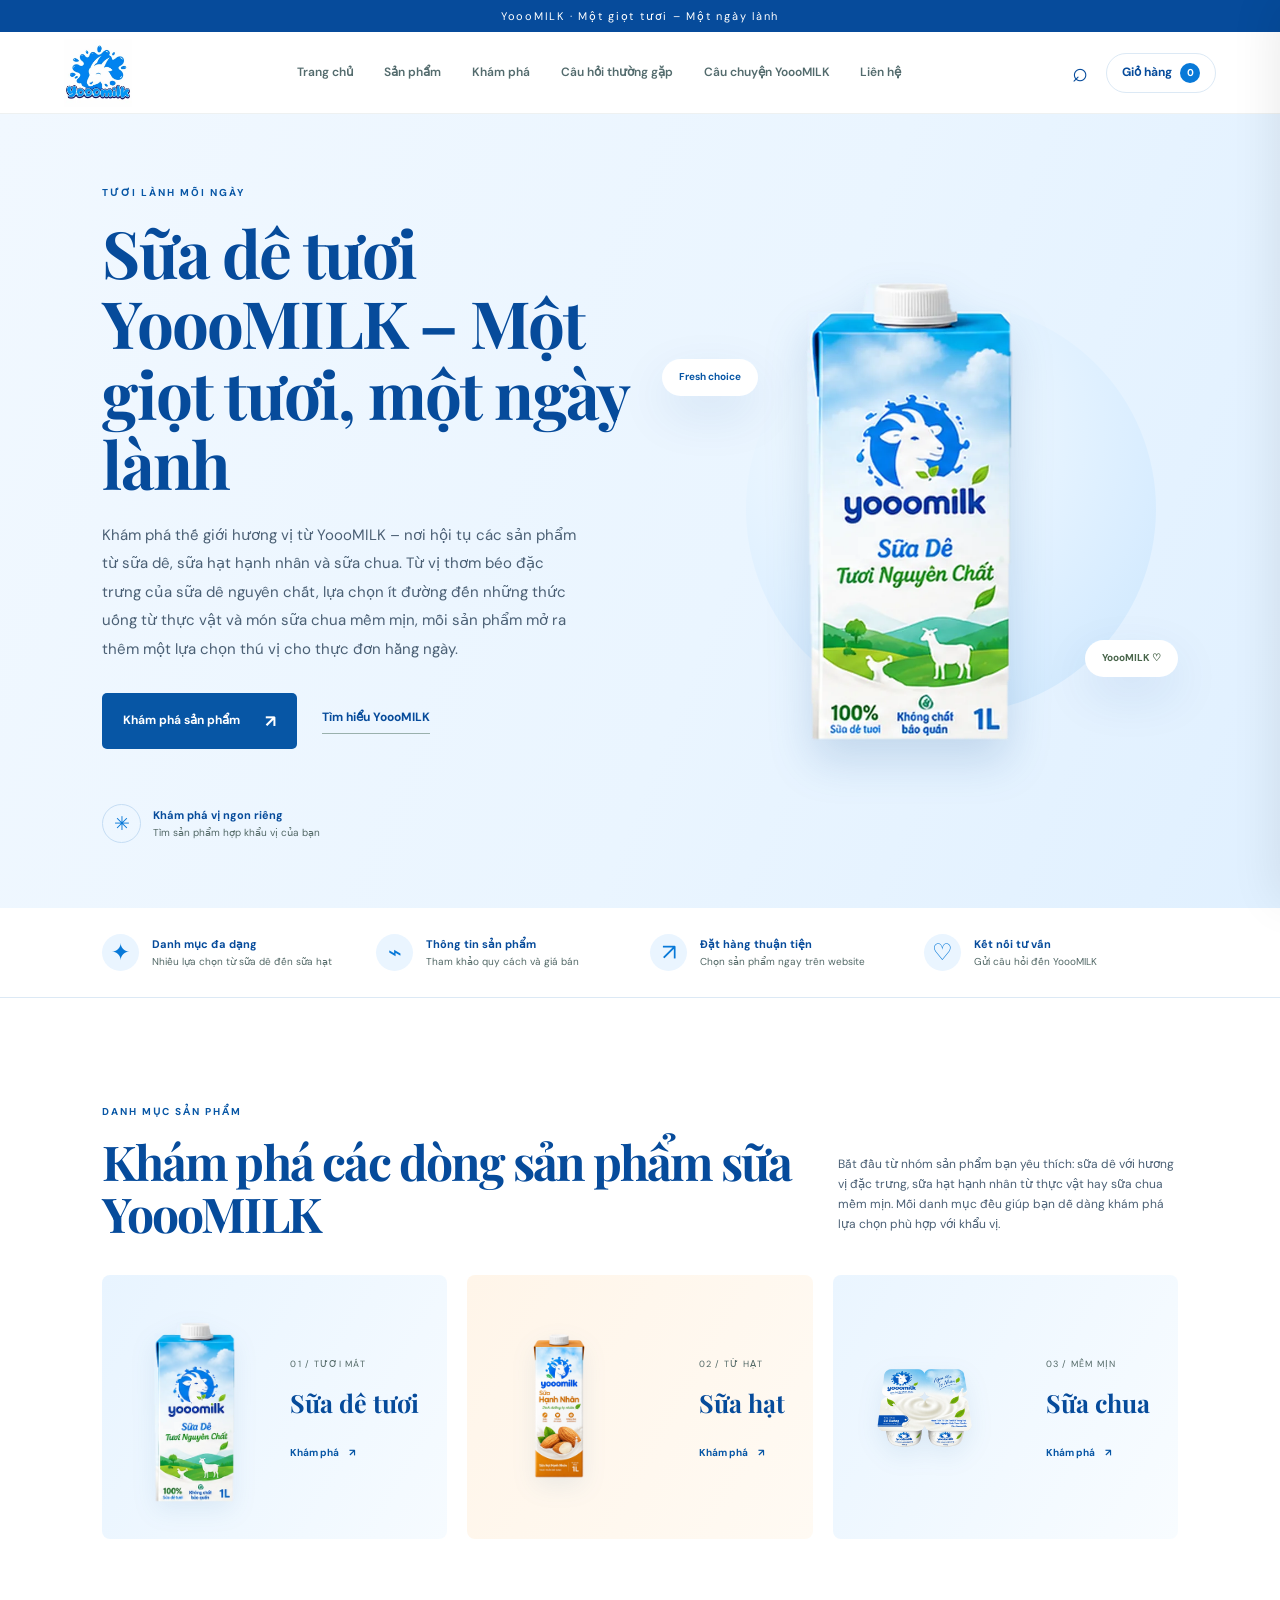
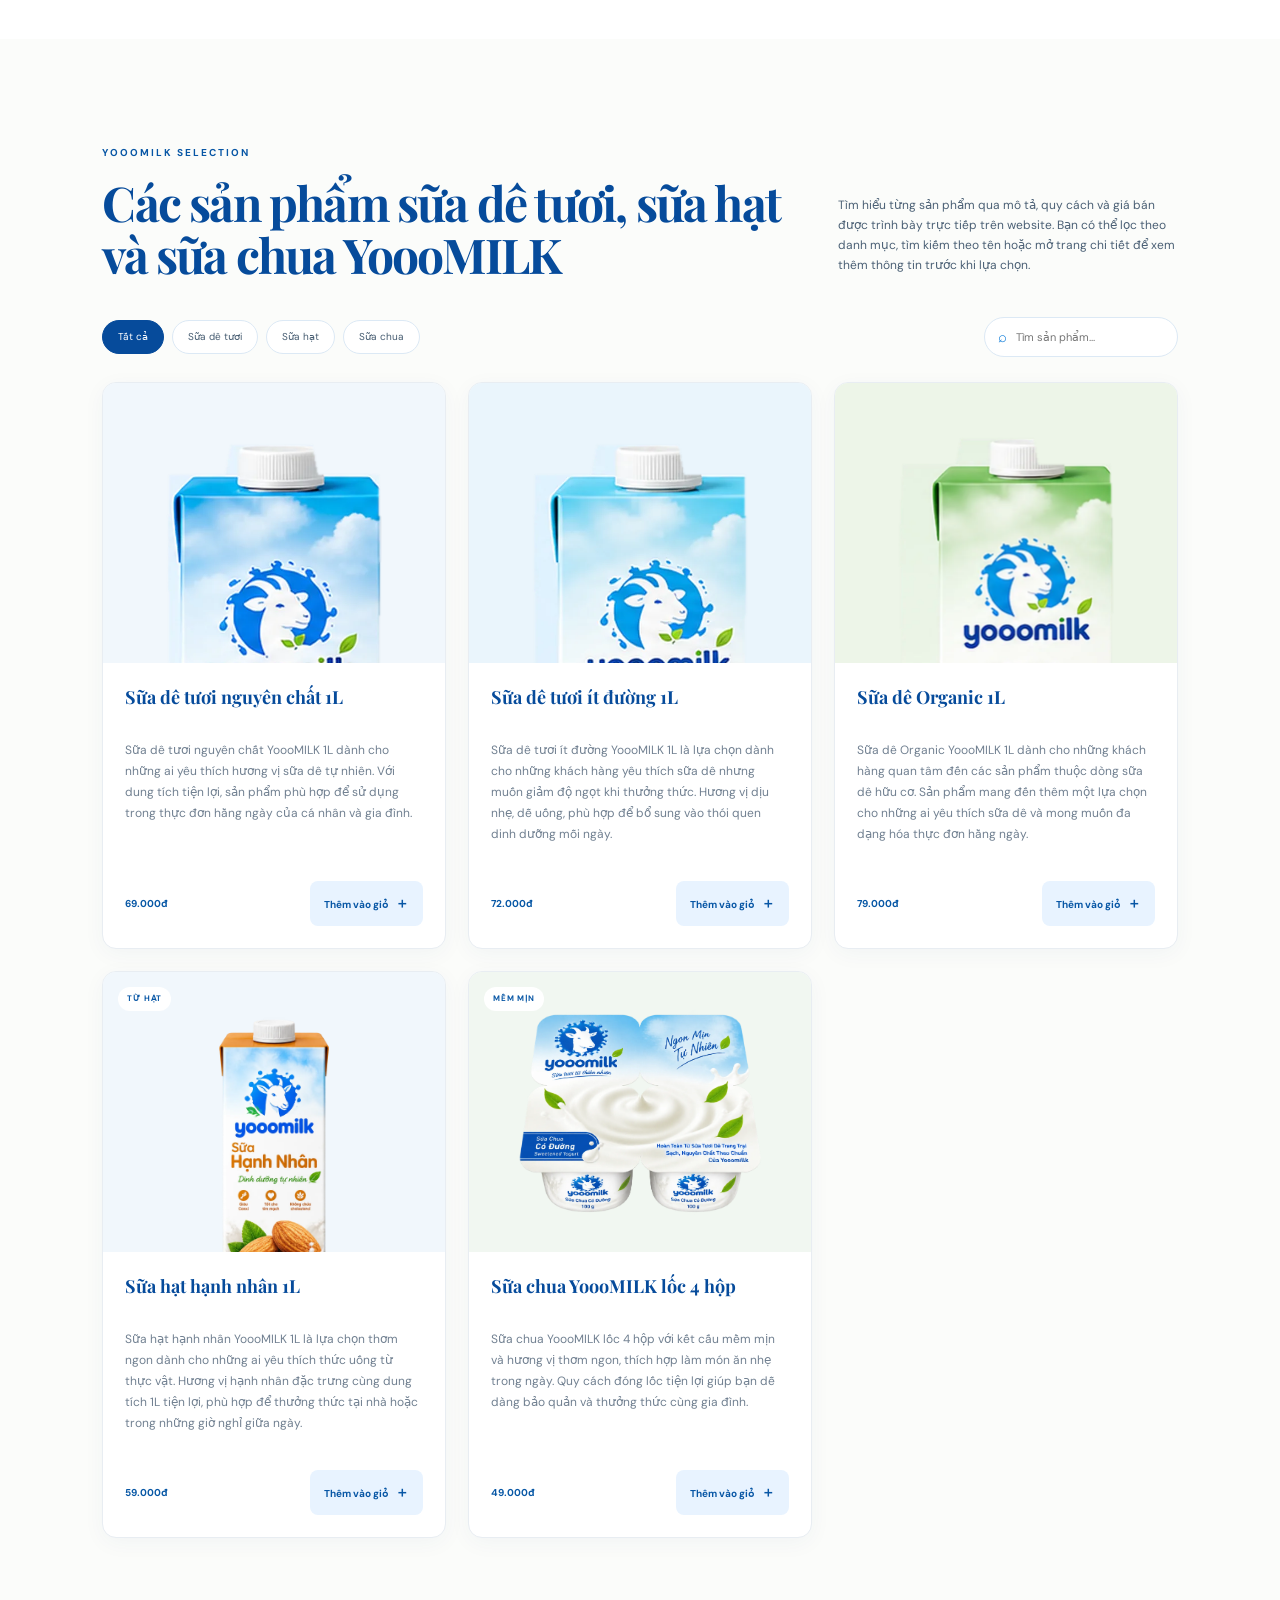
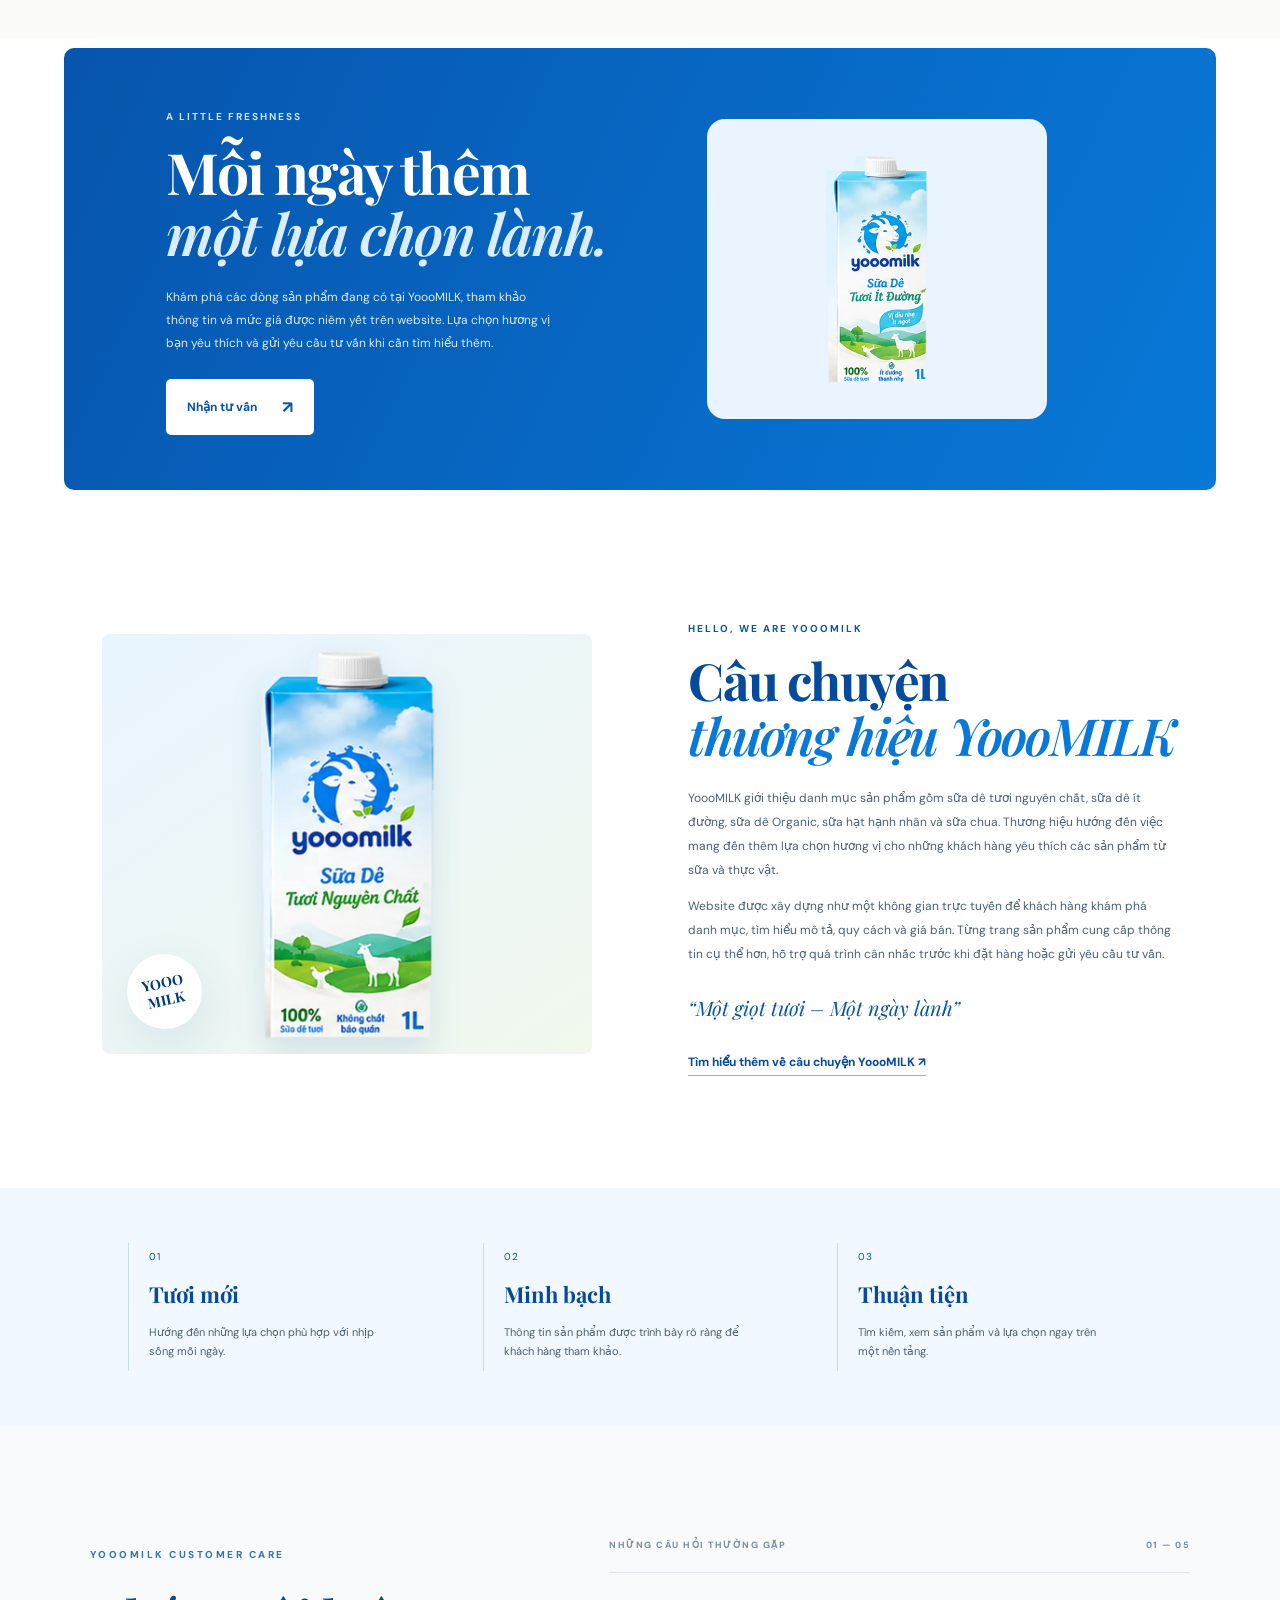
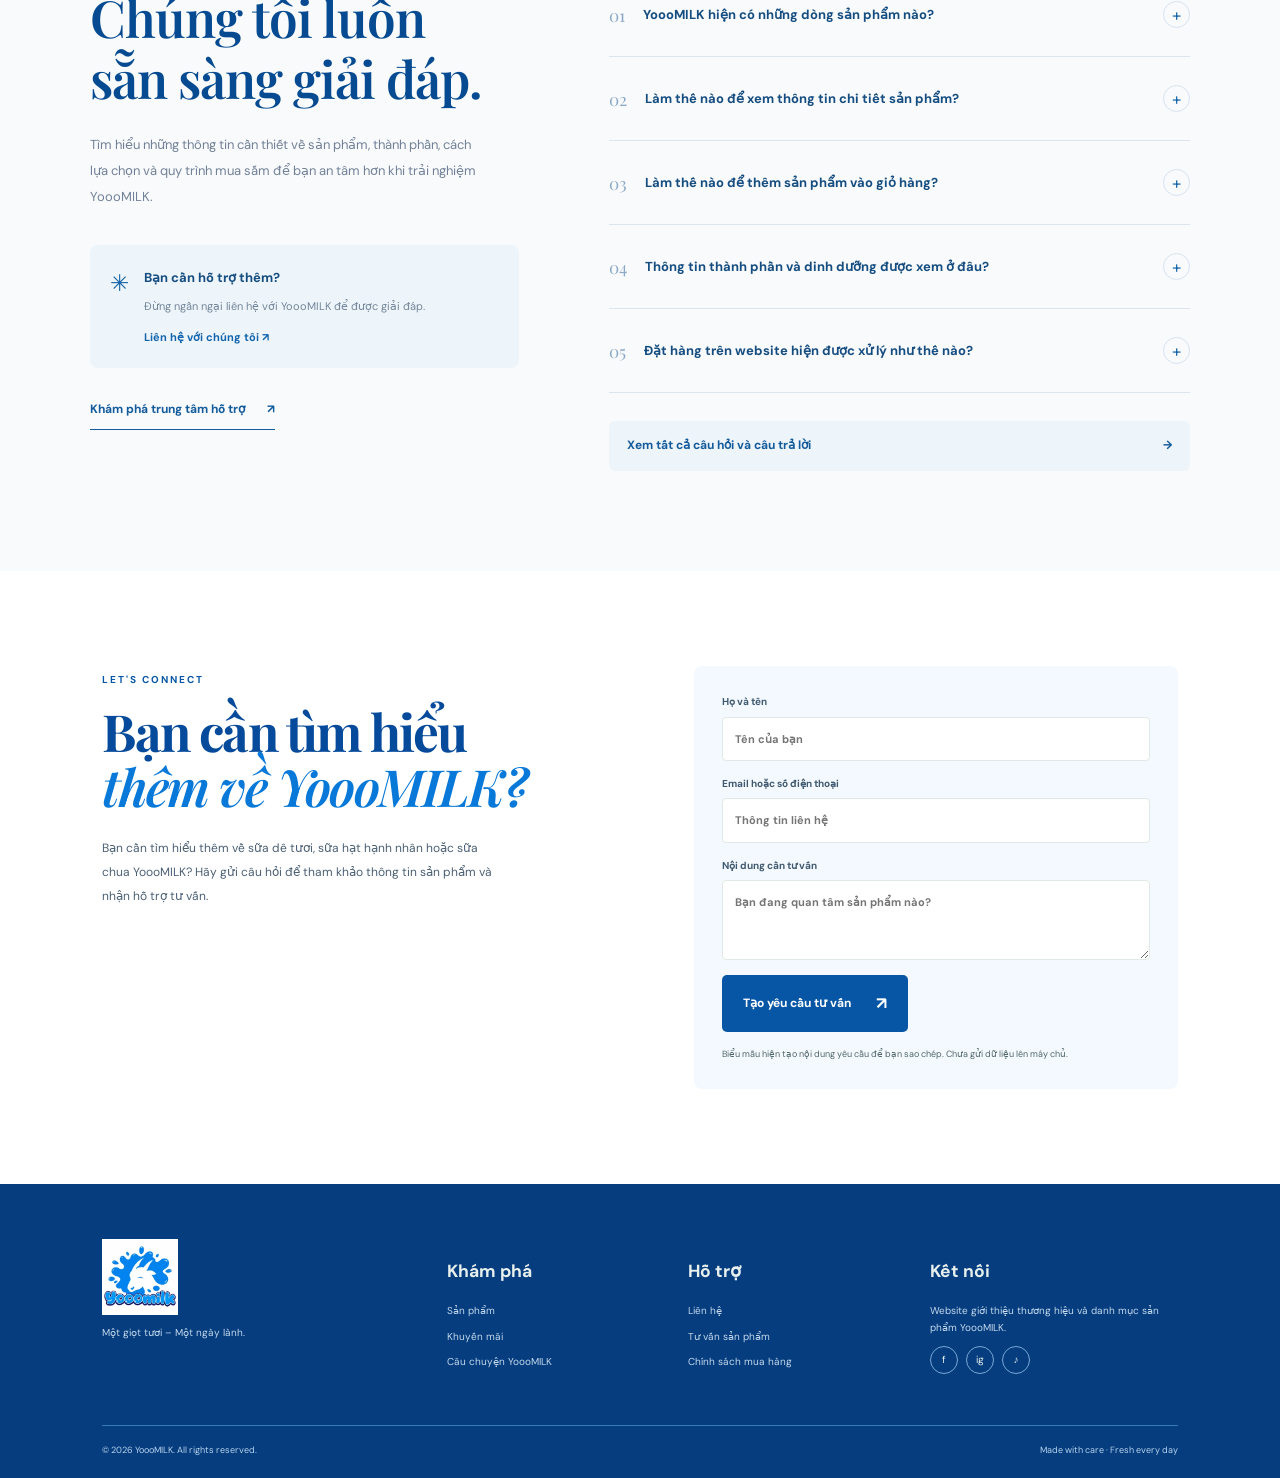
==== commit 5d52495d: "Update index.html" ====
--- a/index.html
+++ b/index.html
@@ -1,3 +1,4 @@
+
 <!DOCTYPE html>
 <html lang="vi">
 <head>
@@ -20,6 +21,7 @@
   <meta name="twitter:title" content="Sữa Dê Tươi YoooMILK – Một Giọt Tươi, Một Ngày Lành">
   <meta name="twitter:description" content="Khám phá sữa dê tươi, sữa hạt hạnh nhân và sữa chua YoooMILK.">
   <meta name="twitter:image" content="https://duongthinhuquynhbc-cyber.github.io/yooomilk-website/assets/sua-de-nguyen-chat.webp">
+
   <script type="application/ld+json">
   {
     "@context": "https://schema.org",
@@ -30,6 +32,7 @@
     "description": "Website giới thiệu các dòng sữa dê tươi, sữa hạt hạnh nhân và sữa chua YoooMILK."
   }
   </script>
+
   <script type="application/ld+json">
   {
     "@context": "https://schema.org",
@@ -40,14 +43,15 @@
     "logo": "https://duongthinhuquynhbc-cyber.github.io/yooomilk-website/assets/logo-yooomilk.webp"
   }
   </script>
+
   <meta name="theme-color" content="#0879d8">
   <link rel="preconnect" href="https://fonts.googleapis.com">
   <link rel="preconnect" href="https://fonts.gstatic.com" crossorigin>
   <link href="https://fonts.googleapis.com/css2?family=DM+Sans:wght@400;500;600;700&family=Playfair+Display:wght@500;600;700&display=swap" rel="stylesheet">
-  <link rel="stylesheet" href="css/style.css">
+  <link rel="stylesheet" href="css/style.css?v=20261121-faqfix">
 </head>
+
 <body>
-
   <div class="announcement">YoooMILK · Một giọt tươi – Một ngày lành</div>
 
   <!-- HEADER -->
@@ -55,7 +59,7 @@
     <a class="brand" href="#home" aria-label="YoooMILK - Trang chủ">
       <img
         src="assets/logo-yooomilk.webp"
-        alt="Logo YoooMILK: hình dê màu trắng trên nền sữa xanh dương và chữ YoooMILK"
+        alt="Logo YoooMILK"
         width="68"
         height="68"
         style="width:68px;height:68px;object-fit:contain">
@@ -66,7 +70,6 @@
     <nav class="main-nav" id="mainNav">
       <a href="#home">Trang chủ</a>
       <a href="#products">Sản phẩm</a>
-        
       <a href="#promotion">Khám phá</a>
       <a href="faq.html">Câu hỏi thường gặp</a>
       <a href="story.html">Câu chuyện YoooMILK</a>
@@ -80,14 +83,11 @@
   </header>
 
   <main>
-
     <!-- TRANG CHỦ -->
     <section class="hero" id="home">
       <div class="hero-copy">
         <span class="eyebrow">TƯƠI LÀNH MỖI NGÀY</span>
-
         <h1>Sữa dê tươi YoooMILK – Một giọt tươi, một ngày lành</h1>
-
         <p>
           Khám phá thế giới hương vị từ YoooMILK – nơi hội tụ các sản phẩm từ sữa dê,
           sữa hạt hạnh nhân và sữa chua. Từ vị thơm béo đặc trưng của sữa dê nguyên chất,
@@ -177,7 +177,8 @@
         </a>
       </div>
     </section>
-        <!-- SẢN PHẨM -->
+
+    <!-- SẢN PHẨM -->
     <section class="section products-section" id="products">
       <div class="section-heading">
         <div>
@@ -206,14 +207,11 @@
       </div>
 
       <div class="product-grid" id="productGrid">
-
         <article class="product-card" data-product-id="goat-original" data-category="goat" data-name="sữa dê tươi nguyên chất">
           <div class="product-image">
-            
-            <a class="product-detail-link" href="product.html?id=goat-original" aria-label="Xem chi tiết Sữa dê tươi nguyên chất YoooMILK dung tích 1 lít"><img
-              src="assets/sua-de-nguyen-chat.webp"
-              alt="Sữa dê tươi nguyên chất YoooMILK dung tích 1 lít"
-              loading="lazy"></a>
+            <a class="product-detail-link" href="product.html?id=goat-original" aria-label="Xem chi tiết Sữa dê tươi nguyên chất YoooMILK dung tích 1 lít">
+              <img src="assets/sua-de-nguyen-chat.webp" alt="Sữa dê tươi nguyên chất YoooMILK dung tích 1 lít" loading="lazy">
+            </a>
           </div>
           <div class="product-info">
             <div>
@@ -229,11 +227,9 @@
 
         <article class="product-card" data-product-id="goat-low" data-category="goat" data-name="sữa dê tươi ít đường">
           <div class="product-image">
-            
-            <a class="product-detail-link" href="product.html?id=goat-low" aria-label="Xem chi tiết Sữa dê tươi ít đường YoooMILK dung tích 1 lít"><img
-              src="assets/sua-de-it-duong.webp"
-              alt="Sữa dê tươi ít đường YoooMILK dung tích 1 lít"
-              loading="lazy"></a>
+            <a class="product-detail-link" href="product.html?id=goat-low" aria-label="Xem chi tiết Sữa dê tươi ít đường YoooMILK dung tích 1 lít">
+              <img src="assets/sua-de-it-duong.webp" alt="Sữa dê tươi ít đường YoooMILK dung tích 1 lít" loading="lazy">
+            </a>
           </div>
           <div class="product-info">
             <div>
@@ -249,11 +245,9 @@
 
         <article class="product-card" data-product-id="goat-organic" data-category="goat" data-name="sữa dê organic">
           <div class="product-image">
-            
-            <a class="product-detail-link" href="product.html?id=goat-organic" aria-label="Xem chi tiết Sữa dê Organic YoooMILK dung tích 1 lít"><img
-              src="assets/sua-de-organic.webp"
-              alt="Sữa dê Organic YoooMILK dung tích 1 lít"
-              loading="lazy"></a>
+            <a class="product-detail-link" href="product.html?id=goat-organic" aria-label="Xem chi tiết Sữa dê Organic YoooMILK dung tích 1 lít">
+              <img src="assets/sua-de-organic.webp" alt="Sữa dê Organic YoooMILK dung tích 1 lít" loading="lazy">
+            </a>
           </div>
           <div class="product-info">
             <div>
@@ -270,10 +264,9 @@
         <article class="product-card" data-product-id="almond" data-category="nut" data-name="sữa hạt hạnh nhân">
           <div class="product-image">
             <span class="product-label">TỪ HẠT</span>
-            <a class="product-detail-link" href="product.html?id=almond" aria-label="Xem chi tiết Sữa hạt hạnh nhân YoooMILK dung tích 1 lít"><img
-              src="assets/sua-hat-hanh-nhan.webp"
-              alt="Sữa hạt hạnh nhân YoooMILK dung tích 1 lít"
-              loading="lazy"></a>
+            <a class="product-detail-link" href="product.html?id=almond" aria-label="Xem chi tiết Sữa hạt hạnh nhân YoooMILK dung tích 1 lít">
+              <img src="assets/sua-hat-hanh-nhan.webp" alt="Sữa hạt hạnh nhân YoooMILK dung tích 1 lít" loading="lazy">
+            </a>
           </div>
           <div class="product-info">
             <div>
@@ -290,10 +283,9 @@
         <article class="product-card" data-product-id="yogurt" data-category="yogurt" data-name="sữa chua yooomilk">
           <div class="product-image">
             <span class="product-label">MỀM MỊN</span>
-            <a class="product-detail-link" href="product.html?id=yogurt" aria-label="Xem chi tiết Sữa chua YoooMILK lốc 4 hộp"><img
-              src="assets/sua-chua-yooomilk.webp"
-              alt="Sữa chua YoooMILK lốc 4 hộp"
-              loading="lazy"></a>
+            <a class="product-detail-link" href="product.html?id=yogurt" aria-label="Xem chi tiết Sữa chua YoooMILK lốc 4 hộp">
+              <img src="assets/sua-chua-yooomilk.webp" alt="Sữa chua YoooMILK lốc 4 hộp" loading="lazy">
+            </a>
           </div>
           <div class="product-info">
             <div>
@@ -306,13 +298,12 @@
             </div>
           </div>
         </article>
-
       </div>
 
       <p class="empty-state" id="emptyState" hidden>Không tìm thấy sản phẩm phù hợp. Bạn hãy thử từ khóa khác nhé.</p>
     </section>
 
-    <!-- KHUYẾN MÃI -->
+    <!-- KHUYẾN MÃI / KHÁM PHÁ -->
     <section class="promo" id="promotion">
       <div class="promo-content">
         <span class="eyebrow">A LITTLE FRESHNESS</span>
@@ -320,21 +311,15 @@
         <p>Khám phá các dòng sản phẩm đang có tại YoooMILK, tham khảo thông tin và mức giá được niêm yết trên website. Lựa chọn hương vị bạn yêu thích và gửi yêu cầu tư vấn khi cần tìm hiểu thêm.</p>
         <a class="btn btn-light" href="#contact">Nhận tư vấn <span>↗</span></a>
       </div>
-
       <div class="promo-decoration">
-        <img
-          src="assets/promo-goat-low.webp"
-          alt="Sản phẩm sữa dê tươi ít đường YoooMILK"
-          loading="lazy">
-      </div>
-    </section>
-        <!-- CÂU CHUYỆN THƯƠNG HIỆU -->
+        <img src="assets/promo-goat-low.webp" alt="Sản phẩm sữa dê tươi ít đường YoooMILK" loading="lazy">
+      </div>
+    </section>
+
+    <!-- CÂU CHUYỆN THƯƠNG HIỆU -->
     <section class="section story-section" id="story">
       <div class="story-image">
-        <img
-          src="assets/sua-de-nguyen-chat.webp"
-          alt="Sản phẩm sữa dê tươi nguyên chất YoooMILK"
-          loading="lazy">
+        <img src="assets/sua-de-nguyen-chat.webp" alt="Sản phẩm sữa dê tươi nguyên chất YoooMILK" loading="lazy">
         <span class="story-stamp">YOOO<br>MILK</span>
       </div>
 
@@ -367,159 +352,108 @@
       </div>
     </section>
 
-    
-<!-- CÂU HỎI THƯỜNG GẶP -->
-<section class="faq-modern" id="faq">
-  <div class="faq-modern-container">
-
-    <!-- CỘT GIỚI THIỆU -->
-    <div class="faq-modern-intro">
-      <span class="faq-label">YOOOMILK CUSTOMER CARE</span>
-
-      <h2>
-        Chúng tôi luôn<br>
-        sẵn sàng giải đáp.
-      </h2>
-
-      <p class="faq-intro-text">
-        Tìm hiểu những thông tin cần thiết về sản phẩm,
-        thành phần, cách lựa chọn và quy trình mua sắm
-        để bạn an tâm hơn khi trải nghiệm YoooMILK.
-      </p>
-
-      <div class="faq-support-note">
-        <span class="faq-support-icon">✳</span>
-        <div>
-          <strong>Bạn cần hỗ trợ thêm?</strong>
-          <p>Đừng ngần ngại liên hệ với YoooMILK để được giải đáp.</p>
-          <a href="#contact">Liên hệ với chúng tôi ↗</a>
-        </div>
-      </div>
-
-      <a href="faq.html" class="faq-all-link">
-        Khám phá trung tâm hỗ trợ
-        <span>↗</span>
-      </a>
-    </div>
-
-    <!-- CỘT CÂU HỎI -->
-    <div class="faq-modern-content">
-
-      <div class="faq-topline">
-        <span>NHỮNG CÂU HỎI THƯỜNG GẶP</span>
-        <span>01 — 05</span>
-      </div>
-
-      <div class="faq-accordion">
-
-        <details class="faq-modern-item">
-          <summary>
-            <span class="faq-index">01</span>
-            <span class="faq-question">
-              YoooMILK hiện có những dòng sản phẩm nào?
-            </span>
-            <span class="faq-toggle">+</span>
-          </summary>
-          <div class="faq-answer">
-            <p>
-              YoooMILK giới thiệu các lựa chọn gồm sữa dê tươi
-              nguyên chất, sữa dê tươi ít đường, sữa dê Organic,
-              sữa hạt hạnh nhân và sữa chua. Mỗi dòng sản phẩm
-              mang đến một lựa chọn khác nhau, đáp ứng nhu cầu
-              tìm hiểu và sử dụng đa dạng của khách hàng.
-            </p>
-            <a href="faq.html#faq-products">Xem thông tin sản phẩm ↗</a>
-          </div>
-        </details>
-
-        <details class="faq-modern-item">
-          <summary>
-            <span class="faq-index">02</span>
-            <span class="faq-question">
-              Làm thế nào để xem thông tin chi tiết sản phẩm?
-            </span>
-            <span class="faq-toggle">+</span>
-          </summary>
-          <div class="faq-answer">
-            <p>
-              Bạn có thể truy cập danh mục sản phẩm trên website,
-              lựa chọn mặt hàng muốn tìm hiểu và nhấn vào sản phẩm
-              để mở trang thông tin chi tiết. Tại đây, bạn có thể
-              tham khảo mô tả, quy cách đóng gói, giá bán và các
-              thông tin được công bố cho từng sản phẩm.
-            </p>
-            <a href="faq.html#faq-details">Xem hướng dẫn chi tiết ↗</a>
-          </div>
-        </details>
-
-        <details class="faq-modern-item">
-          <summary>
-            <span class="faq-index">03</span>
-            <span class="faq-question">
-              Làm thế nào để thêm sản phẩm vào giỏ hàng?
-            </span>
-            <span class="faq-toggle">+</span>
-          </summary>
-          <div class="faq-answer">
-            <p>
-              Truy cập sản phẩm bạn muốn mua, chọn số lượng phù hợp
-              rồi nhấn nút thêm vào giỏ hàng. Bạn có thể mở giỏ hàng
-              để kiểm tra sản phẩm, điều chỉnh số lượng hoặc xóa
-              những mặt hàng không còn nhu cầu trước khi tiếp tục.
-            </p>
-            <a href="faq.html#faq-cart">Xem hướng dẫn sử dụng giỏ hàng ↗</a>
-          </div>
-        </details>
-
-        <details class="faq-modern-item">
-          <summary>
-            <span class="faq-index">04</span>
-            <span class="faq-question">
-              Thông tin thành phần và dinh dưỡng được xem ở đâu?
-            </span>
-            <span class="faq-toggle">+</span>
-          </summary>
-          <div class="faq-answer">
-            <p>
-              Bạn có thể tham khảo thông tin thành phần, giá trị
-              dinh dưỡng và hướng dẫn sử dụng được công bố trên
-              bao bì sản phẩm hoặc tài liệu chính thức của nhà sản xuất.
-              Hãy kiểm tra kỹ nhãn sản phẩm để lựa chọn phù hợp
-              với nhu cầu cá nhân.
-            </p>
-            <a href="faq.html#faq-ingredients">Tìm hiểu thêm ↗</a>
-          </div>
-        </details>
-
-        <details class="faq-modern-item">
-          <summary>
-            <span class="faq-index">05</span>
-            <span class="faq-question">
-              Đặt hàng trên website hiện được xử lý như thế nào?
-            </span>
-            <span class="faq-toggle">+</span>
-          </summary>
-          <div class="faq-answer">
-            <p>
-              Bạn có thể thêm sản phẩm vào giỏ hàng, kiểm tra
-              thông tin đơn hàng và điền thông tin theo hướng dẫn
-              trên website. Hãy kiểm tra lại số lượng và thông tin
-              liên hệ trước khi gửi yêu cầu đặt hàng.
-            </p>
-            <a href="faq.html#faq-order">Xem quy trình đặt hàng ↗</a>
-          </div>
-        </details>
-
-      </div>
-
-      <a href="faq.html" class="faq-view-all">
-        Xem tất cả câu hỏi và câu trả lời
-        <span>→</span>
-      </a>
-
-    </div>
-  </div>
-</section>
+    <!-- FAQ -->
+    <section class="faq-modern" id="faq">
+      <div class="faq-modern-container">
+
+        <div class="faq-modern-intro">
+          <span class="faq-label">YOOOMILK CUSTOMER CARE</span>
+          <h2>Chúng tôi luôn<br>sẵn sàng giải đáp.</h2>
+          <p class="faq-intro-text">
+            Tìm hiểu những thông tin cần thiết về sản phẩm,
+            thành phần, cách lựa chọn và quy trình mua sắm
+            để bạn an tâm hơn khi trải nghiệm YoooMILK.
+          </p>
+
+          <div class="faq-support-note">
+            <span class="faq-support-icon">✳</span>
+            <div>
+              <strong>Bạn cần hỗ trợ thêm?</strong>
+              <p>Đừng ngần ngại liên hệ với YoooMILK để được giải đáp.</p>
+              <a href="#contact">Liên hệ với chúng tôi ↗</a>
+            </div>
+          </div>
+
+          <a href="faq.html" class="faq-all-link">
+            Khám phá trung tâm hỗ trợ <span>↗</span>
+          </a>
+        </div>
+
+        <div class="faq-modern-content">
+          <div class="faq-topline">
+            <span>NHỮNG CÂU HỎI THƯỜNG GẶP</span>
+            <span>01 — 05</span>
+          </div>
+
+          <div class="faq-accordion">
+            <details class="faq-modern-item">
+              <summary>
+                <span class="faq-index">01</span>
+                <span class="faq-question">YoooMILK hiện có những dòng sản phẩm nào?</span>
+                <span class="faq-toggle">+</span>
+              </summary>
+              <div class="faq-answer">
+                <p>YoooMILK giới thiệu các lựa chọn gồm sữa dê tươi nguyên chất, sữa dê tươi ít đường, sữa dê Organic, sữa hạt hạnh nhân và sữa chua. Mỗi dòng sản phẩm mang đến một lựa chọn khác nhau, đáp ứng nhu cầu tìm hiểu và sử dụng đa dạng của khách hàng.</p>
+                <a href="faq.html#faq-products">Xem thông tin sản phẩm ↗</a>
+              </div>
+            </details>
+
+            <details class="faq-modern-item">
+              <summary>
+                <span class="faq-index">02</span>
+                <span class="faq-question">Làm thế nào để xem thông tin chi tiết sản phẩm?</span>
+                <span class="faq-toggle">+</span>
+              </summary>
+              <div class="faq-answer">
+                <p>Bạn có thể truy cập danh mục sản phẩm trên website, lựa chọn mặt hàng muốn tìm hiểu và nhấn vào sản phẩm để mở trang thông tin chi tiết. Tại đây, bạn có thể tham khảo mô tả, quy cách đóng gói, giá bán và các thông tin được công bố cho từng sản phẩm.</p>
+                <a href="faq.html#faq-details">Xem hướng dẫn chi tiết ↗</a>
+              </div>
+            </details>
+
+            <details class="faq-modern-item">
+              <summary>
+                <span class="faq-index">03</span>
+                <span class="faq-question">Làm thế nào để thêm sản phẩm vào giỏ hàng?</span>
+                <span class="faq-toggle">+</span>
+              </summary>
+              <div class="faq-answer">
+                <p>Truy cập sản phẩm bạn muốn mua, chọn số lượng phù hợp rồi nhấn nút thêm vào giỏ hàng. Bạn có thể mở giỏ hàng để kiểm tra sản phẩm, điều chỉnh số lượng hoặc xóa những mặt hàng không còn nhu cầu trước khi tiếp tục.</p>
+                <a href="faq.html#faq-cart">Xem hướng dẫn sử dụng giỏ hàng ↗</a>
+              </div>
+            </details>
+
+            <details class="faq-modern-item">
+              <summary>
+                <span class="faq-index">04</span>
+                <span class="faq-question">Thông tin thành phần và dinh dưỡng được xem ở đâu?</span>
+                <span class="faq-toggle">+</span>
+              </summary>
+              <div class="faq-answer">
+                <p>Bạn có thể tham khảo thông tin thành phần, giá trị dinh dưỡng và hướng dẫn sử dụng được công bố trên bao bì sản phẩm hoặc tài liệu chính thức của nhà sản xuất. Hãy kiểm tra kỹ nhãn sản phẩm để lựa chọn phù hợp với nhu cầu cá nhân.</p>
+                <a href="faq.html#faq-ingredients">Tìm hiểu thêm ↗</a>
+              </div>
+            </details>
+
+            <details class="faq-modern-item">
+              <summary>
+                <span class="faq-index">05</span>
+                <span class="faq-question">Đặt hàng trên website hiện được xử lý như thế nào?</span>
+                <span class="faq-toggle">+</span>
+              </summary>
+              <div class="faq-answer">
+                <p>Bạn có thể thêm sản phẩm vào giỏ hàng, kiểm tra thông tin đơn hàng và điền thông tin theo hướng dẫn trên website. Hãy kiểm tra lại số lượng và thông tin liên hệ trước khi gửi yêu cầu đặt hàng.</p>
+                <a href="faq.html#faq-order">Xem quy trình đặt hàng ↗</a>
+              </div>
+            </details>
+          </div>
+
+          <a href="faq.html" class="faq-view-all">
+            Xem tất cả câu hỏi và câu trả lời <span>→</span>
+          </a>
+        </div>
+      </div>
+    </section>
+
     <!-- LIÊN HỆ -->
     <section class="contact-section" id="contact">
       <div>
@@ -532,34 +466,24 @@
         <label>Họ và tên
           <input name="name" required placeholder="Tên của bạn">
         </label>
-
         <label>Email hoặc số điện thoại
           <input name="contact" required placeholder="Thông tin liên hệ">
         </label>
-
         <label>Nội dung cần tư vấn
           <textarea name="message" rows="3" placeholder="Bạn đang quan tâm sản phẩm nào?"></textarea>
         </label>
-
         <button class="btn btn-primary" type="submit">Tạo yêu cầu tư vấn <span>↗</span></button>
         <small>Biểu mẫu hiện tạo nội dung yêu cầu để bạn sao chép. Chưa gửi dữ liệu lên máy chủ.</small>
       </form>
     </section>
-
   </main>
 
   <!-- FOOTER -->
   <footer class="footer" id="footer">
     <div class="footer-main">
-
       <div class="footer-brand">
         <a class="brand brand-footer" href="#home">
-          <img
-            src="assets/logo-yooomilk.webp"
-            alt="Logo YoooMILK: hình dê màu trắng trên nền sữa xanh dương và chữ YoooMILK"
-            width="76"
-            height="76"
-            style="width:76px;height:76px;object-fit:contain">
+          <img src="assets/logo-yooomilk.webp" alt="Logo YoooMILK" width="76" height="76" style="width:76px;height:76px;object-fit:contain">
         </a>
         <p>Một giọt tươi – Một ngày lành.</p>
       </div>
@@ -567,7 +491,6 @@
       <div>
         <h3>Khám phá</h3>
         <a href="#products">Sản phẩm</a>
-        
         <a href="#promotion">Khuyến mãi</a>
         <a href="story.html">Câu chuyện YoooMILK</a>
       </div>
@@ -588,7 +511,6 @@
           <a href="#contact" aria-label="TikTok">♪</a>
         </div>
       </div>
-
     </div>
 
     <div class="footer-bottom">
@@ -637,27 +559,22 @@
         <label>Họ và tên
           <input name="customerName" required placeholder="Nhập họ và tên">
         </label>
-
         <label>Số điện thoại
           <input name="phone" type="tel" required pattern="[0-9]{10,11}" placeholder="Nhập số điện thoại">
         </label>
-
         <label>Địa chỉ nhận hàng
           <textarea name="address" required rows="2" placeholder="Số nhà, đường, phường/xã, tỉnh/thành phố"></textarea>
         </label>
 
         <h3>Phương thức thanh toán</h3>
-
         <label class="payment-option">
           <input type="radio" name="paymentMethod" value="Thanh toán khi nhận hàng (COD)" checked>
           <span>Thanh toán khi nhận hàng (COD)</span>
         </label>
-
         <label class="payment-option">
           <input type="radio" name="paymentMethod" value="Chuyển khoản QR (mô phỏng)">
           <span>Chuyển khoản ngân hàng qua QR (mô phỏng)</span>
         </label>
-
         <label class="payment-option">
           <input type="radio" name="paymentMethod" value="Ví điện tử (mô phỏng)">
           <span>Ví điện tử (mô phỏng)</span>
@@ -666,16 +583,12 @@
         <div class="payment-demo-note">
           Đây là website mô phỏng. Các phương thức thanh toán điện tử chưa thực hiện giao dịch thật.
         </div>
-
         <div id="paymentTotal" class="payment-total"></div>
-
         <button type="submit" class="btn btn-primary payment-submit">Xác nhận đặt hàng</button>
       </form>
     </div>
   </div>
 
-  <!-- JAVASCRIPT -->
   <script src="js/main.js"></script>
-
 </body>
 </html>
--- a/css/style.css
+++ b/css/style.css
@@ -635,220 +635,283 @@
     }
 }
 
-/* =========================================
-   YOOOMILK - HOMEPAGE FAQ PROFESSIONAL
-========================================= */
-
-#faq.faq-section {
-  background: #f5f9fd;
-  padding: 90px 7%;
-  position: relative;
-  overflow: hidden;
-}
-
-#faq .faq-container {
-  max-width: 1180px;
-  margin: 0 auto;
-}
-
-/* Heading */
-#faq .faq-heading {
-  display: flex;
-  justify-content: space-between;
-  align-items: flex-end;
-  gap: 50px;
-  margin-bottom: 42px;
-}
-
-#faq .faq-heading-main {
-  flex: 1;
-}
-
-#faq .faq-eyebrow {
+
+/* =====================================
+   YOOOMILK - MODERN FAQ SECTION
+===================================== */
+
+.faq-modern {
+  background: #f8fafc;
+  padding: 100px 7%;
+}
+
+.faq-modern-container {
+  max-width: 1200px;
+  margin: auto;
+  display: grid;
+  grid-template-columns: 0.85fr 1.15fr;
+  gap: 90px;
+  align-items: start;
+}
+
+/* LEFT INTRO */
+
+.faq-modern-intro {
+  padding-top: 15px;
+}
+
+.faq-label {
   display: inline-block;
-  color: #1764ad;
+  color: #3975ad;
   font-size: 10px;
   font-weight: 800;
   letter-spacing: 2.5px;
-  margin-bottom: 16px;
-}
-
-#faq .faq-heading h2 {
+  margin-bottom: 24px;
+}
+
+.faq-modern-intro h2 {
+  color: #064b91;
   font-family: 'Playfair Display', Georgia, serif;
-  color: #064b91;
-  font-size: clamp(36px, 4.5vw, 54px);
+  font-size: clamp(38px, 4vw, 53px);
+  line-height: 1.18;
   font-weight: 600;
-  line-height: 1.2;
-  letter-spacing: -1.2px;
-  margin: 0;
-}
-
-#faq .faq-intro {
-  max-width: 360px;
-  color: #71849a;
+  letter-spacing: -1px;
+  margin: 0 0 24px;
+}
+
+.faq-intro-text {
+  color: #728197;
   font-size: 13px;
-  line-height: 1.9;
-  margin: 0 0 5px;
-}
-
-/* Card grid */
-#faq .faq-card-grid {
-  display: grid;
-  grid-template-columns: repeat(2, minmax(0, 1fr));
-  gap: 17px;
-}
-
-/* Individual card */
-#faq .faq-card {
+  line-height: 2;
+  max-width: 390px;
+  margin: 0 0 35px;
+}
+
+.faq-support-note {
   display: flex;
   align-items: flex-start;
-  gap: 19px;
-  min-height: 175px;
-  padding: 27px 25px;
-  background: #ffffff;
-  border: 1px solid #e2ebf4;
-  border-radius: 12px;
-  text-decoration: none;
-  position: relative;
-  transition: all 0.25s ease;
-}
-
-#faq .faq-card:hover {
-  transform: translateY(-4px);
-  border-color: #a9cce9;
-  box-shadow: 0 13px 30px rgba(16, 75, 133, 0.09);
-}
-
-#faq .faq-number {
-  flex-shrink: 0;
-  color: #7da6ce;
-  font-family: 'Playfair Display', Georgia, serif;
-  font-size: 25px;
-  line-height: 1.2;
-}
-
-#faq .faq-card-content {
-  flex: 1;
-  min-width: 0;
-}
-
-#faq .faq-card h3 {
-  color: #124d86;
-  font-size: 15px;
-  font-weight: 700;
-  line-height: 1.55;
-  margin: 0 0 10px;
-}
-
-#faq .faq-card p {
-  color: #71849a;
-  font-size: 12px;
-  line-height: 1.85;
-  margin: 0 0 17px;
-}
-
-#faq .faq-read {
-  display: inline-flex;
-  align-items: center;
-  gap: 8px;
+  gap: 15px;
+  padding: 20px;
+  background: #edf4fa;
+  border-radius: 8px;
+  margin-bottom: 28px;
+}
+
+.faq-support-icon {
+  color: #1765a8;
+  font-size: 23px;
+}
+
+.faq-support-note strong {
+  color: #164d80;
+  font-size: 13px;
+}
+
+.faq-support-note p {
+  color: #73869a;
+  font-size: 11px;
+  line-height: 1.8;
+  margin: 7px 0;
+}
+
+.faq-support-note a {
   color: #1265ad;
   font-size: 11px;
   font-weight: 700;
-  letter-spacing: 0.2px;
-}
-
-#faq .faq-read b {
-  font-size: 15px;
-  transition: transform 0.2s ease;
-}
-
-#faq .faq-card:hover .faq-read b {
-  transform: translate(4px, -2px);
-}
-
-/* Contact card */
-#faq .faq-contact-card {
-  min-height: 175px;
-  padding: 25px 27px;
-  border-radius: 12px;
-  background: #0b4d91;
-  color: #ffffff;
-  display: flex;
-  flex-direction: column;
-  align-items: flex-start;
-  justify-content: center;
-}
-
-#faq .faq-contact-icon {
-  font-size: 22px;
-  color: #b9dcff;
-  margin-bottom: 8px;
-}
-
-#faq .faq-contact-card h3 {
-  color: #ffffff;
-  font-size: 17px;
-  margin: 0 0 8px;
-}
-
-#faq .faq-contact-card p {
-  color: #d5e6f8;
-  font-size: 12px;
-  line-height: 1.8;
-  margin: 0 0 13px;
-  max-width: 390px;
-}
-
-#faq .faq-contact-card a {
-  color: #ffffff;
+  text-decoration: none;
+}
+
+.faq-all-link {
+  display: inline-flex;
+  gap: 22px;
+  align-items: center;
+  padding-bottom: 9px;
+  border-bottom: 1px solid #145b9c;
+  color: #145b9c;
   font-size: 12px;
   font-weight: 700;
   text-decoration: none;
-  border-bottom: 1px solid rgba(255,255,255,0.55);
-  padding-bottom: 4px;
-}
-
-#faq .faq-contact-card a:hover {
-  color: #b9dcff;
-}
-
-/* Tablet and mobile */
-@media (max-width: 760px) {
-  #faq.faq-section {
+}
+
+/* RIGHT CONTENT */
+
+.faq-topline {
+  display: flex;
+  justify-content: space-between;
+  padding: 12px 0 20px;
+  border-bottom: 1px solid #dce5ee;
+  color: #7890a7;
+  font-size: 9px;
+  font-weight: 800;
+  letter-spacing: 1.5px;
+}
+
+.faq-accordion {
+  width: 100%;
+}
+
+.faq-modern-item {
+  border-bottom: 1px solid #dce5ee;
+}
+
+.faq-modern-item summary {
+  display: flex;
+  align-items: center;
+  gap: 18px;
+  min-height: 83px;
+  cursor: pointer;
+  list-style: none;
+}
+
+.faq-modern-item summary::-webkit-details-marker {
+  display: none;
+}
+
+.faq-index {
+  flex-shrink: 0;
+  color: #8ba9c6;
+  font-family: 'Playfair Display', Georgia, serif;
+  font-size: 17px;
+}
+
+.faq-question {
+  flex: 1;
+  color: #164d80;
+  font-size: 13px;
+  font-weight: 700;
+  line-height: 1.7;
+  transition: color 0.2s ease;
+}
+
+.faq-modern-item summary:hover .faq-question {
+  color: #2580c5;
+}
+
+.faq-toggle {
+  flex-shrink: 0;
+  width: 27px;
+  height: 27px;
+  display: flex;
+  justify-content: center;
+  align-items: center;
+  border: 1px solid #d6e3ef;
+  border-radius: 50%;
+  color: #1765a8;
+  font-size: 17px;
+  transition: all 0.25s ease;
+}
+
+.faq-modern-item[open] .faq-toggle {
+  background: #145b9c;
+  color: white;
+  border-color: #145b9c;
+  transform: rotate(45deg);
+}
+
+.faq-answer {
+  padding: 0 45px 24px 38px;
+  animation: faqFade 0.25s ease;
+}
+
+.faq-answer p {
+  color: #6e8094;
+  font-size: 12px;
+  line-height: 2;
+  margin: 0 0 13px;
+}
+
+.faq-answer a {
+  color: #1765a8;
+  font-size: 11px;
+  font-weight: 700;
+  text-decoration: none;
+}
+
+.faq-answer a:hover {
+  text-decoration: underline;
+}
+
+.faq-view-all {
+  display: flex;
+  justify-content: space-between;
+  align-items: center;
+  margin-top: 28px;
+  padding: 15px 18px;
+  background: #edf4fa;
+  border-radius: 6px;
+  color: #145b9c;
+  font-size: 12px;
+  font-weight: 700;
+  text-decoration: none;
+  transition: background 0.2s ease;
+}
+
+.faq-view-all:hover {
+  background: #e0edf8;
+}
+
+@keyframes faqFade {
+  from {
+    opacity: 0;
+    transform: translateY(-5px);
+  }
+  to {
+    opacity: 1;
+    transform: translateY(0);
+  }
+}
+
+/* TABLET */
+
+@media (max-width: 900px) {
+  .faq-modern {
+    padding: 75px 6%;
+  }
+
+  .faq-modern-container {
+    gap: 45px;
+    grid-template-columns: 0.8fr 1.2fr;
+  }
+
+  .faq-modern-intro h2 {
+    font-size: 38px;
+  }
+}
+
+/* MOBILE */
+
+@media (max-width: 680px) {
+  .faq-modern {
     padding: 65px 6%;
   }
 
-  #faq .faq-heading {
-    display: block;
-    margin-bottom: 28px;
-  }
-
-  #faq .faq-heading h2 {
-    font-size: 36px;
-  }
-
-  #faq .faq-intro {
-    margin-top: 15px;
+  .faq-modern-container {
+    grid-template-columns: 1fr;
+    gap: 45px;
+  }
+
+  .faq-modern-intro {
+    padding-top: 0;
+  }
+
+  .faq-modern-intro h2 {
+    font-size: 39px;
+  }
+
+  .faq-intro-text {
+    max-width: 100%;
+  }
+
+  .faq-modern-item summary {
+    min-height: 76px;
+    gap: 12px;
+  }
+
+  .faq-question {
     font-size: 12px;
   }
 
-  #faq .faq-card-grid {
-    grid-template-columns: 1fr;
-    gap: 12px;
-  }
-
-  #faq .faq-card {
-    min-height: auto;
-    padding: 22px 19px;
-    gap: 14px;
-  }
-
-  #faq .faq-card h3 {
-    font-size: 14px;
-  }
-
-  #faq .faq-contact-card {
-    min-height: auto;
-    padding: 25px 22px;
-  }
-}
+  .faq-answer {
+    padding: 0 35px 22px 30px;
+  }
+}
